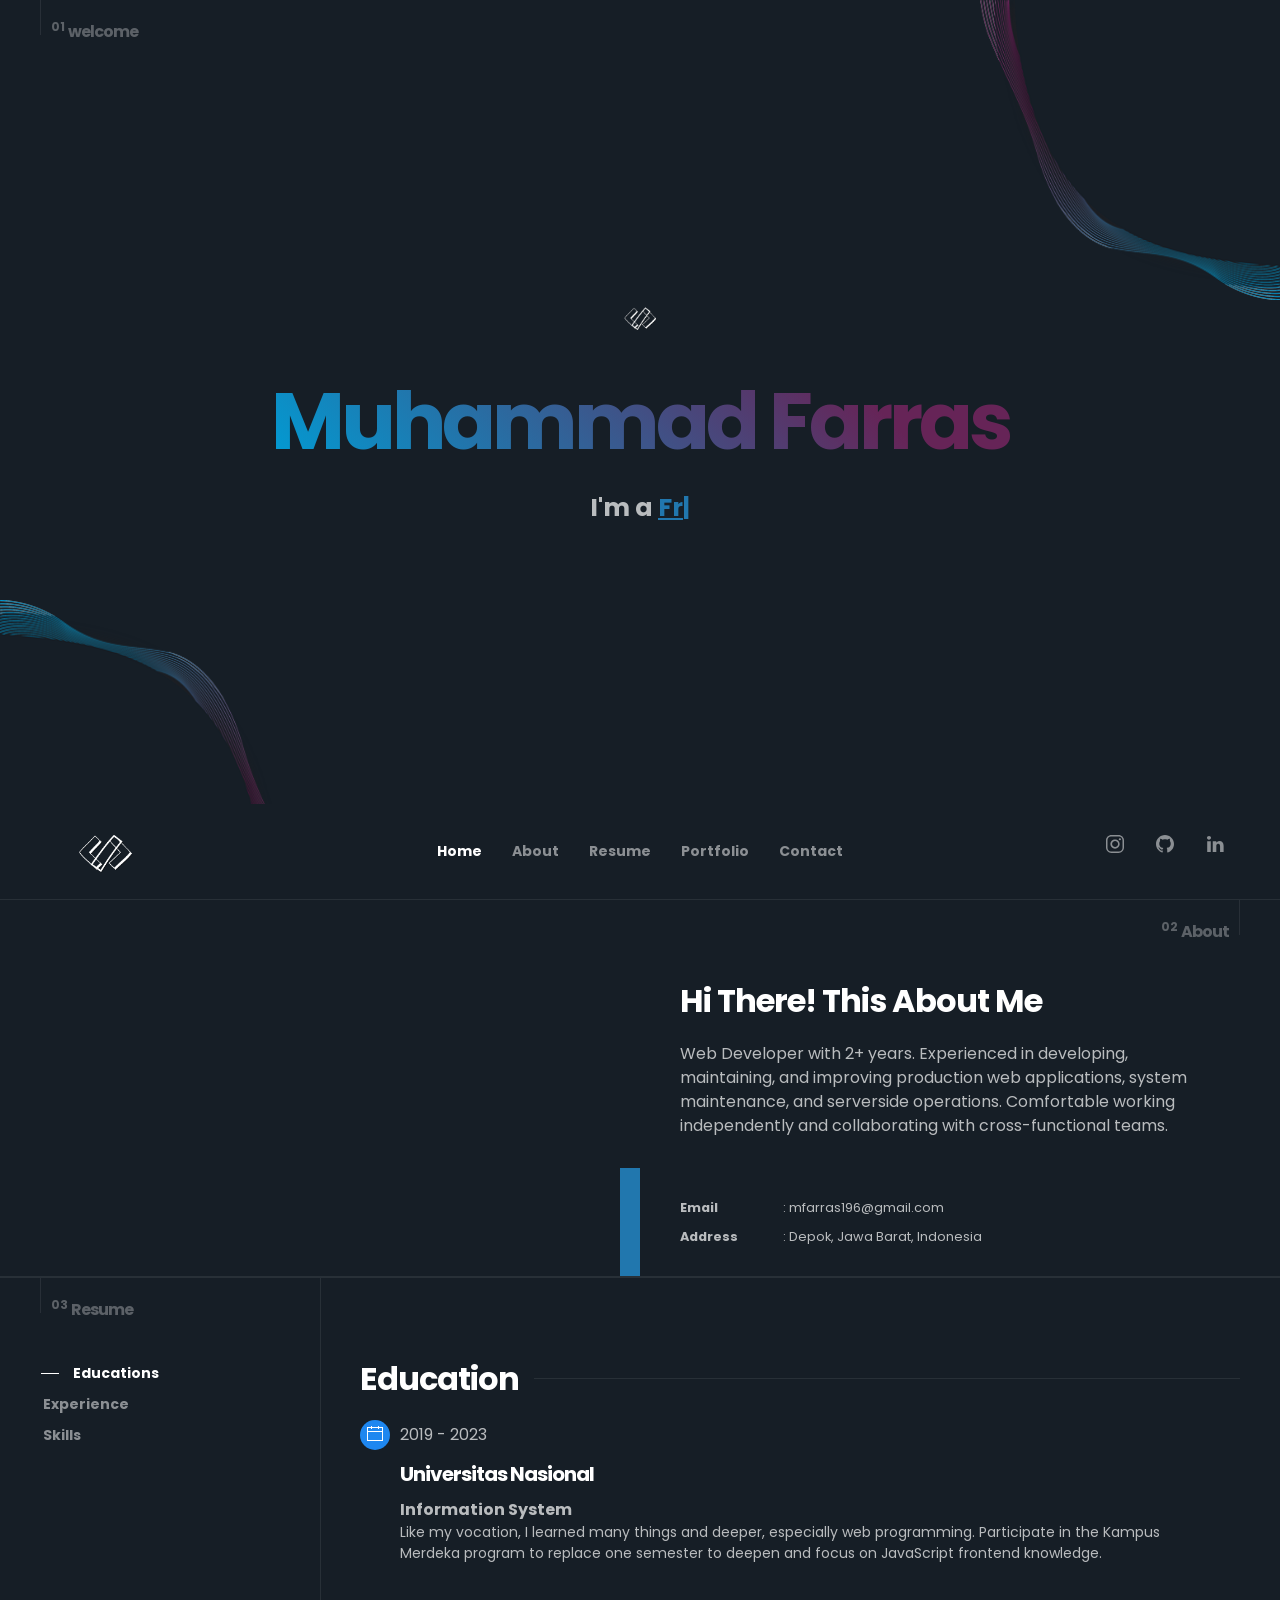
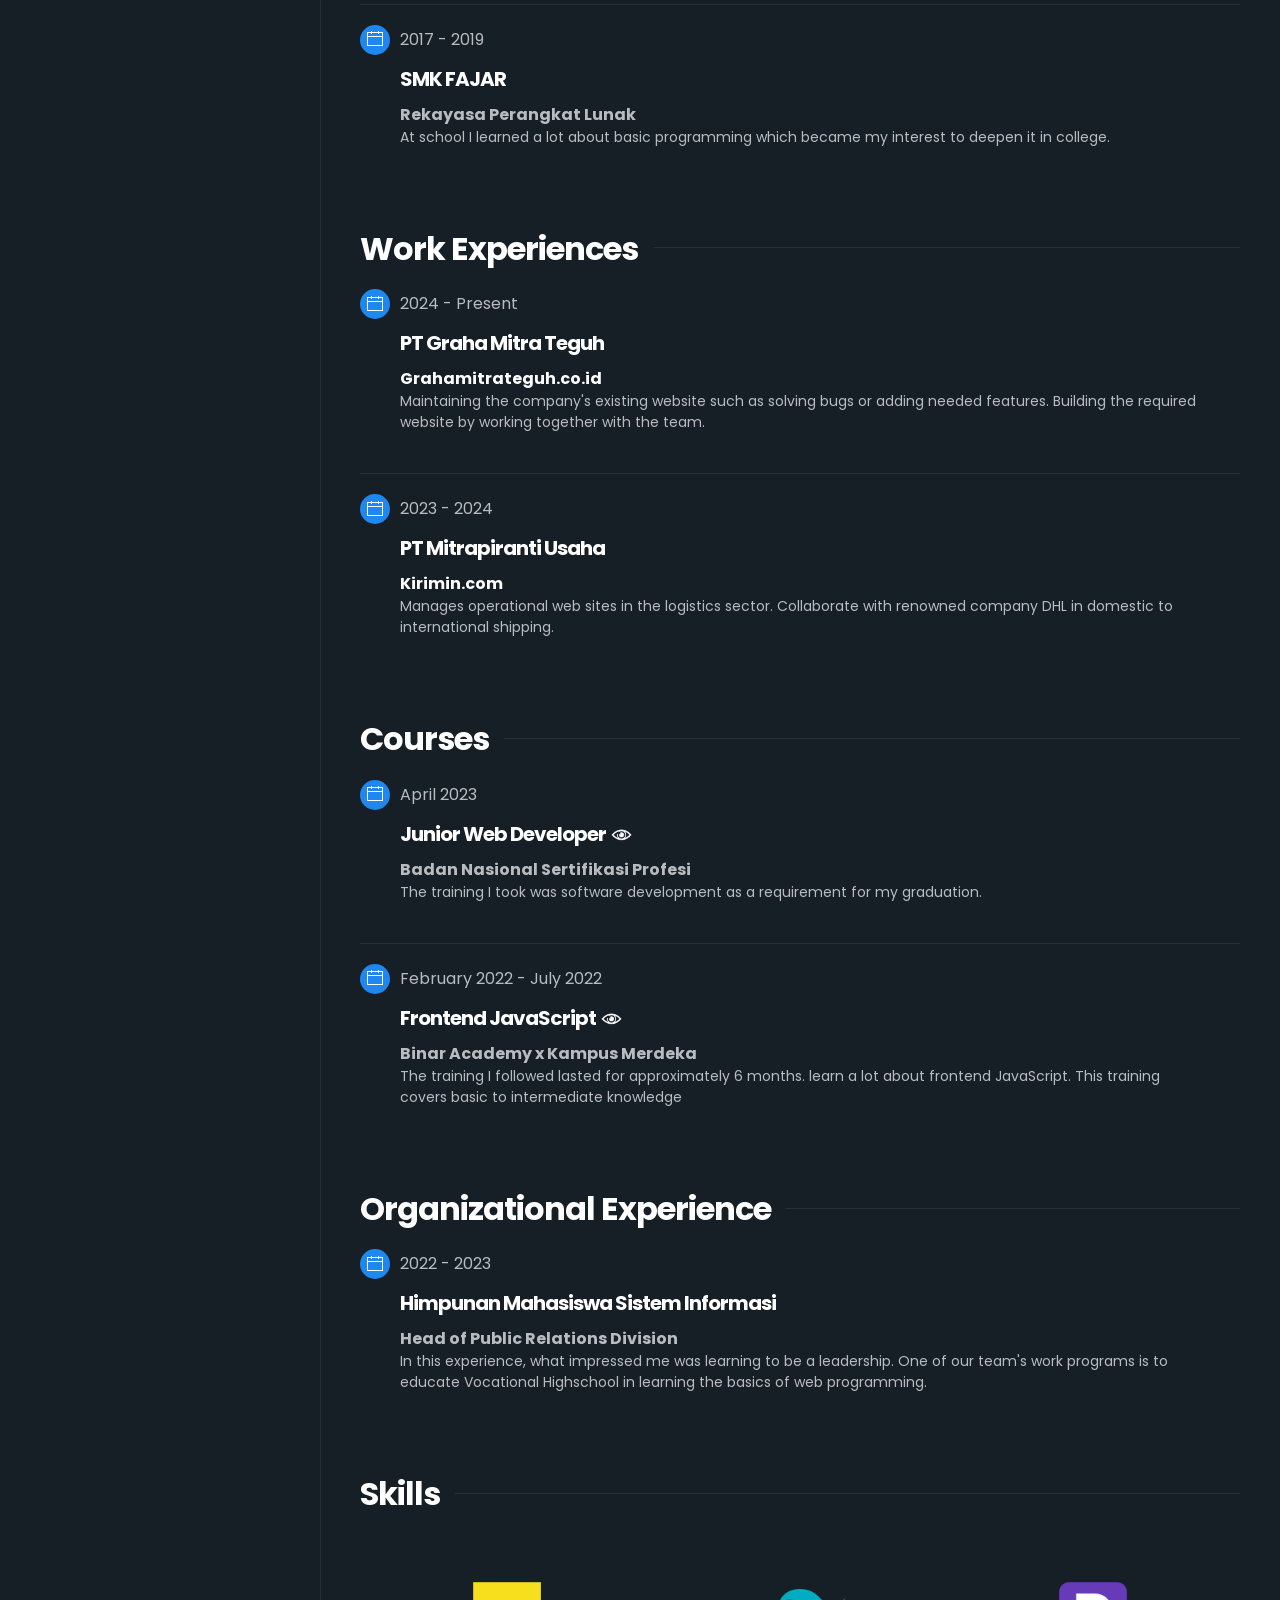
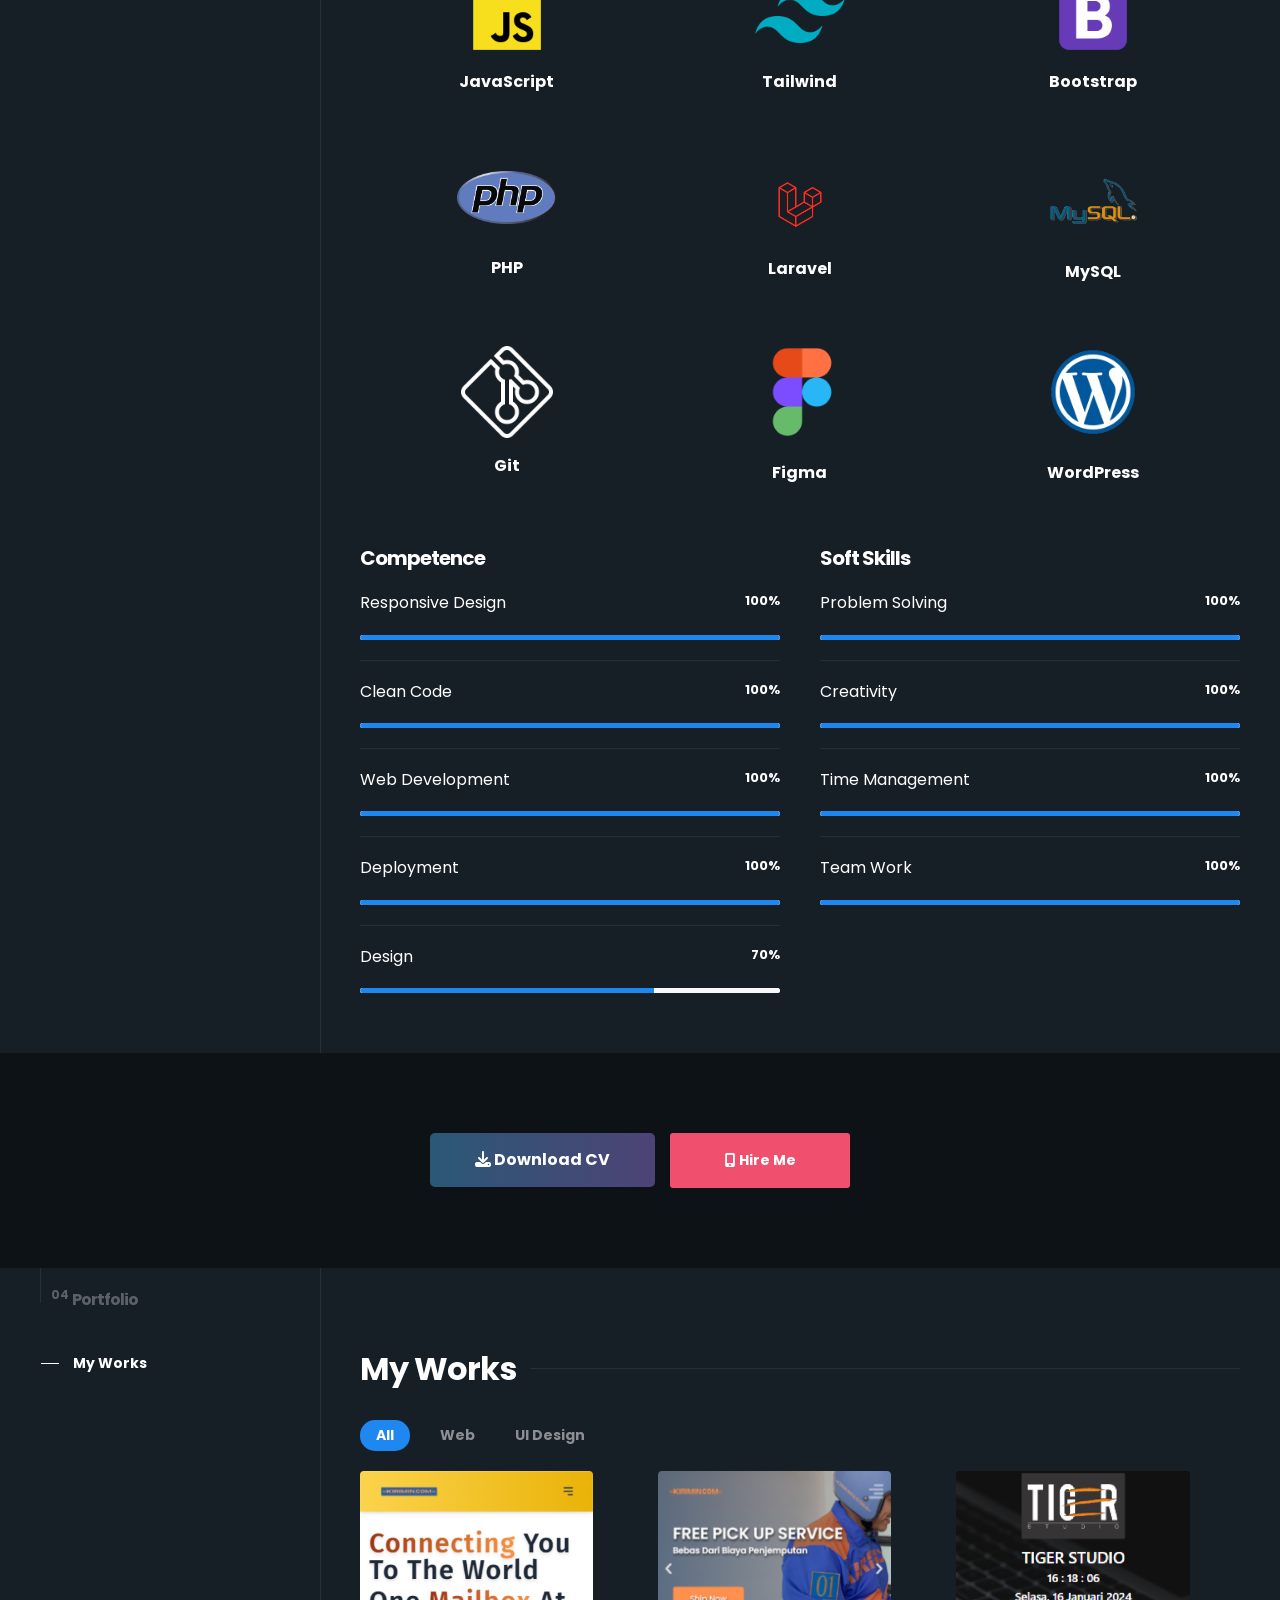
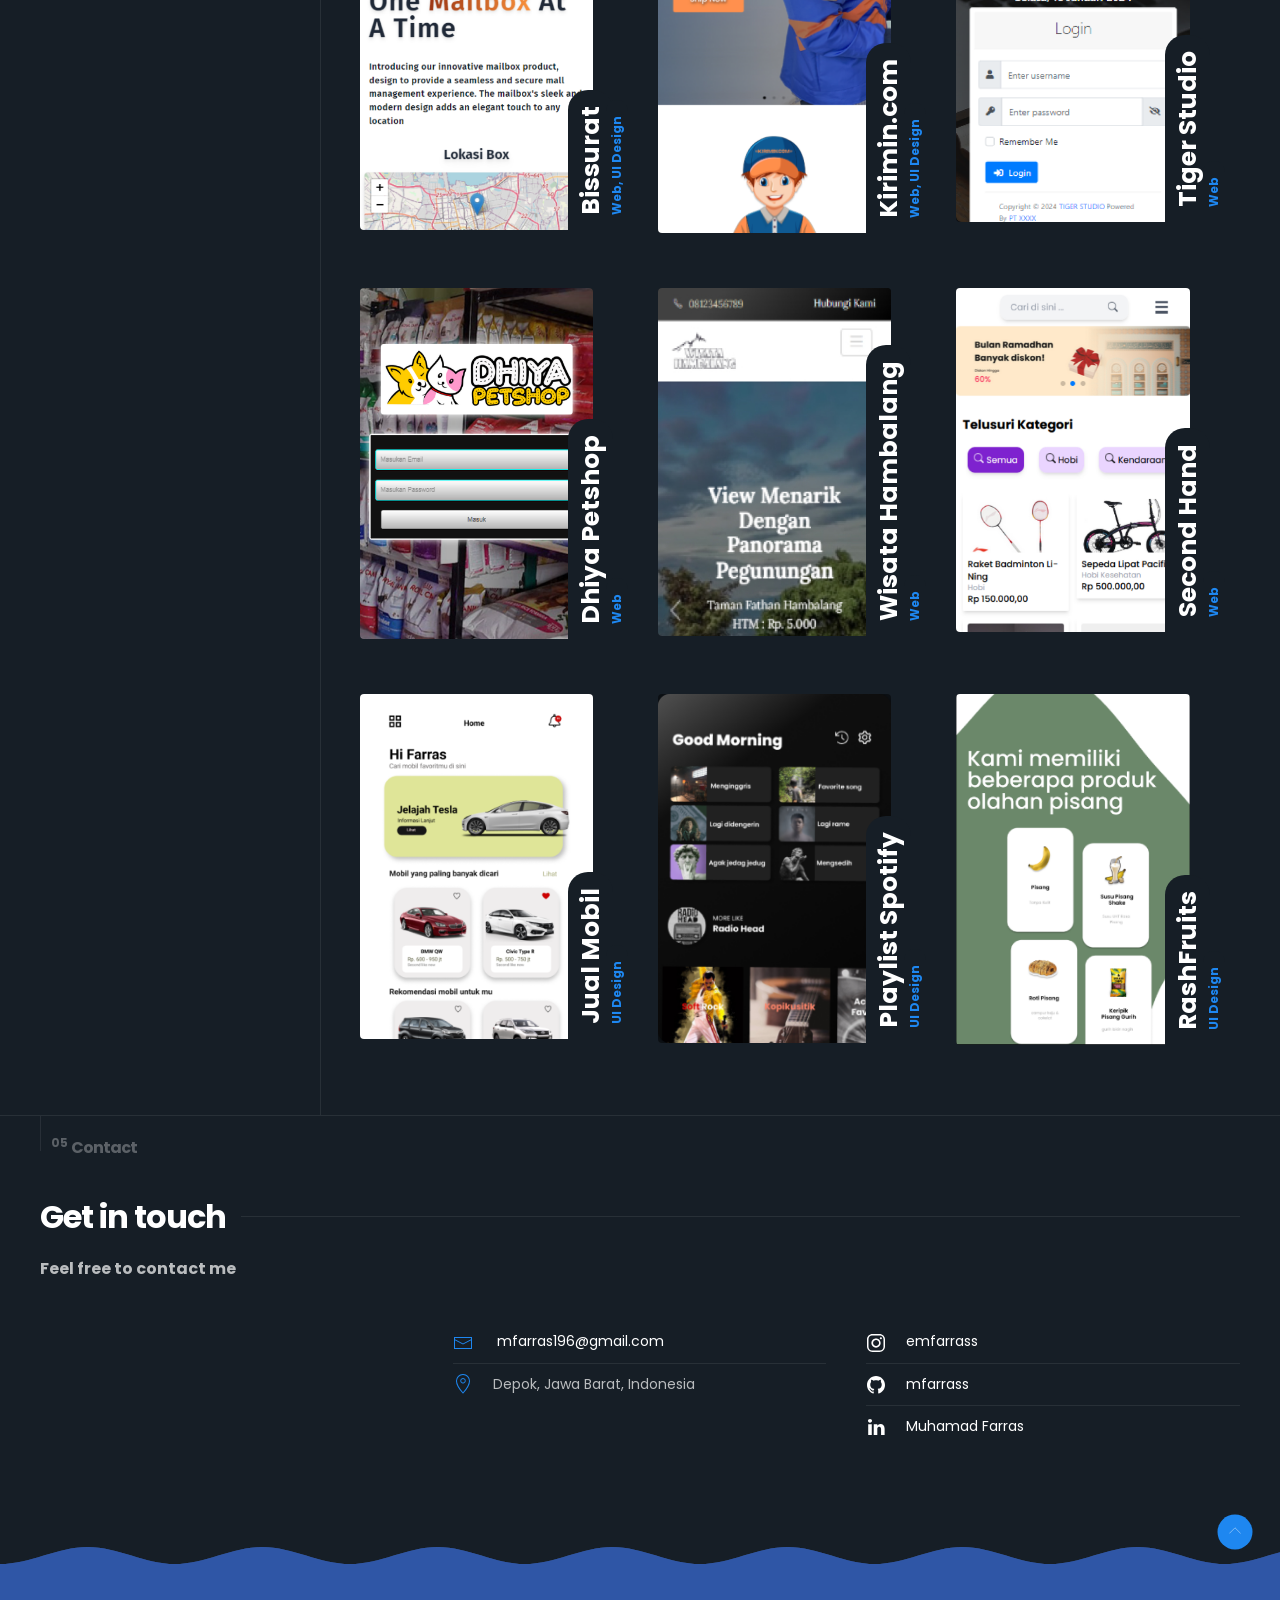
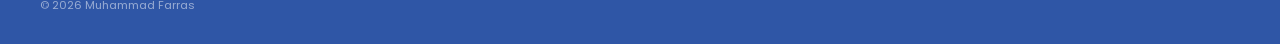
==== index.html @ 255d455f "change description" ====
<!DOCTYPE html>
<html lang="en">

<head>
  <title>Muhammad Farras</title>
  <meta charset="utf-8" />
  <meta name="viewport" content="width=device-width, initial-scale=1" />
  <link rel="shortcut icon" href="src/img/icon-black.png" />

  <!-- css -->
  <link rel="stylesheet" href="https://fonts.googleapis.com/css?family=Poppins:400,500,700&display=swap">
  <link rel="stylesheet" href="https://cdnjs.cloudflare.com/ajax/libs/font-awesome/6.4.2/css/all.min.css">
  <link rel="stylesheet" href="src/app/css/uikit-custom.min.css" />
  <link rel="stylesheet" href="src/app/css/app.css" />
</head>

<body id="body-app" class="yb-dark-skin uk-light">
  <!-- page loader -->
  <div id="pageloader" class="yb-pageloader-wrapper">
    <div class="uk-position-center  uk-text-center">
      <div data-uk-spinner></div>
    </div>
  </div><!-- end page loader -->
  <!-- main header -->
  <header class="yb-main-header" id="main-header">

    <!-- home section -->
    <div class="yb-full-height " id="home">



      <section class="yb-profile-desc">
        <div class="yb-section-point-wrapper" data-uk-parallax="opacity: 1, 0;">
          <div class="uk-container">
            <div class="yb-section-point">
              <sup>01</sup>
              <span>welcome</span>
            </div>
          </div>
        </div>
        <div class="yb-graphics">
          <div class="yb-graphic-1" data-uk-parallax="blur: 0,30;"></div>
          <div class="yb-graphic-2" data-uk-parallax="blur: 0,30;"></div>
        </div>
        <div class="uk-container uk-text-center yb-profile-desc-wrap uk-position-relative">
          <img src="src/img/icon.png" alt="" width="60" />
          <h1 class="uk-text-bold yb-gradient-text"><span>Muhammad</span> <span>Farras</span></h1>
          <div class="uk-text-bold yb-myjob">
            I'm a <span id="typed" class="typed"></span>
          </div>
        </div>
      </section>

    </div><!-- end home section -->

    <!-- main menu -->
    <nav class="yb-main-menu " id="main-menu">
      <div class="uk-container" data-uk-navbar>
        <div class="uk-navbar-left">
          <div class="yb-logo uk-navbar-item uk-logo" href="."><img src="src/img/icon.png" alt="" width="100" />
          </div>
        </div>
        <div class="uk-navbar-right uk-hidden@m">
          <a class="uk-navbar-toggle" href="#" id="btn-menu-toggle">
            <span data-uk-navbar-toggle-icon class="yb-icon-menu"></span>
            <span data-uk-icon="close" class="yb-icon-close"></span>
          </a>
        </div>
        <div class="yb-menu-toggle-wrapper" id="menucollapse">
          <div class="uk-navbar-center">
            <ul class="uk-navbar-nav" data-uk-scrollspy-nav="closest: li; scroll: false; offset: 79 ">
              <li>
                <a class="yb-inner-link" href="#home"> Home </a>
              </li>
              <li>
                <a class="yb-inner-link" href="#about"> About</a>
              </li>
              <li>
                <a class="yb-inner-link" href="#resume"> Resume </a>
              </li>
              <li>
                <a class="yb-inner-link" href="#portfolio"> Portfolio </a>
              </li>
              <li>
                <a class="yb-inner-link" href="#contact"> Contact </a>
              </li>
            </ul>
          </div>
          <div class="uk-navbar-right">
            <ul class="uk-navbar-nav yb-social-icons">
              <li>
                <a href="https://www.instagram.com/emfarrass/" target="_blank">
                  <span class="uk-icon" data-uk-icon="icon: instagram"></span>
                </a>
              </li>
              <li>
                <a href="https://github.com/mfarrass" target="_blank">
                  <span class="uk-icon" data-uk-icon="icon: github"></span>
                </a>
              </li>
              <li>
                <a href="https://www.linkedin.com/in/muhamad-farras-99973b227/" target="_blank">
                  <span class="uk-icon" data-uk-icon="icon: linkedin"></span>
                </a>
              </li>
            </ul>
          </div>
        </div>
      </div>
    </nav>
    <!-- end main menu -->
  </header>
  <!-- end main header -->


  <!-- main section -->
  <main class="yb-main-content">
    <!-- about section -->
    <section id="about" class="yb-section">
      <div class="yb-my-profile">
        <div class="uk-container">
          <div class="uk-grid-collapse uk-child-width-expand@m" data-uk-grid>
            <div>
              <div class="yb-my-profile-img-wrapper">
                <picture>
                  <source media="(max-width: 959px)" srcset="src/img/profile-2.png">
                  <img class="yb-my-profile-img" src="src/img/myprofile.png" alt="My Profile">
                </picture>
              </div>
            </div>
            
            
            <div>
              <div class="yb-my-profile-desc">
                <div class="yb-section-point-wrapper">
                  <div class="yb-section-point right">
                    <sup>02</sup>
                    <span>About</span>
                  </div>
                </div>
                <div class="yb-my-profile-desc-top">
                  <h2 class="yb-section-title">Hi There! This About Me</h2>
                  <p>
                    Web Developer with 2+ years. Experienced in developing, maintaining, and improving production web applications, system maintenance, and serverside operations. Comfortable working independently and collaborating with cross-functional teams.
                  </p>
                </div>
                <div class="yb-my-profile-desc-bottom yb-bg-soft">
                  <ul class="yb-my-profile-desc-info uk-list">
                    <!-- <li>
                      <span>Birthdate</span> : 02/05/2000
                    </li> -->
                    <!-- <li>
                      <span>Phone</span> : +62-813-8569-5767 (WhatsApp)
                    </li> -->
                    <li>
                      <span>Email</span> : mfarras196@gmail.com
                    </li>
                    <li>
                      <span>Address</span> : Depok, Jawa Barat, Indonesia
                    </li>
                  </ul>
                </div>
              </div>
            </div>
          </div>
        </div>
      </div>
      <div class="yb-border-top yb-border-bottom ">
    </section>
    <!-- end about section -->

    <!-- resume section -->
    <section class="yb-section " id="resume">
      <div class="yb-section-point-wrapper">
        <div class="uk-container">
          <div class="yb-section-point">
            <sup>03</sup>
            <span>Resume</span>
          </div>
        </div>
      </div>
      <div class="uk-container">
        <div data-uk-grid class="uk-grid-divider">
          <div class="uk-width-1-4@s uk-visible@s uk-margin-large-bottom yb-section-padding-top "
            id="resume-nav-wrapper">
            <div data-uk-sticky="bottom: #resume-nav-wrapper; offset: 100; media: 650">
              <ul class="yb-nav-left uk-tab-left uk-tab"
                data-uk-scrollspy-nav="closest: li; scroll: false; offset: 120">
                <li class="uk-active">
                  <a href="#education" class="yb-inner-link" data-offset="120">
                    <span data-uk-icon="minus"></span>
                    Educations
                  </a>
                </li>
                <li>
                  <a href="#experience" class="yb-inner-link" data-offset="120">
                    <span data-uk-icon="minus"></span>
                    Experience
                  </a>
                </li>
                <li>
                  <a href="#skills" class="yb-inner-link" data-offset="120">
                    <span data-uk-icon="minus"></span>
                    Skills
                  </a>
                </li>
              </ul>
            </div>
          </div>
          <div class="uk-width-expand@s yb-section-padding-top">
            <div>
              <h2 class="yb-section-title uk-heading-line" id="education">
                <span>Education</span>
              </h2>
              <div class="yb-resume-list">
                <ul class="uk-list uk-list-large uk-list-divider">
                  <li>
                    <div class="yb-resume-item">
                      <div class="yb-resume-item-date">
                        <div class="yb-resume-item-date-icon"> <span data-uk-icon="calendar"></span></div>
                        <div class="yb-resume-item-date-text"><span>2019 - 2023</span></div>
                      </div>
                      <h4 class="yb-section-title">Universitas Nasional</h4>
                      <strong>Information System</strong>
                      <div class="uk-text-small">
                        <p>Like my vocation, I learned many things and deeper, especially web programming. Participate
                          in the Kampus Merdeka program to replace one semester to deepen and focus on JavaScript
                          frontend knowledge.</p>
                      </div>
                    </div>
                  </li>
                  <li>
                    <div class="yb-resume-item">
                      <div class="yb-resume-item-date">
                        <div class="yb-resume-item-date-icon"> <span data-uk-icon="calendar"></span></div>
                        <div class="yb-resume-item-date-text"><span>2017 - 2019</span></div>
                      </div>
                      <h4 class="yb-section-title">SMK FAJAR</h4>
                      <strong>Rekayasa Perangkat Lunak</strong>
                      <div class="uk-text-small">
                        <p>At school I learned a lot about basic programming which became my interest to deepen it in
                          college.</p>
                      </div>
                    </div>
                  </li>
                </ul>
              </div>
            </div>
            <div>
              <h2 class="yb-section-title  uk-heading-line " id="experience">
                <span>Work Experiences</span>
              </h2>
              <div class="yb-resume-list">
                <ul class="uk-list uk-list-large uk-list-divider">
                  <li>
                    <div class="yb-resume-item">
                      <div class="yb-resume-item-date">
                        <div class="yb-resume-item-date-icon"> <span data-uk-icon="calendar"></span></div>
                        <div class="yb-resume-item-date-text"><span>2024 - Present</span></div>
                      </div>
                      <h4 class="yb-section-title">PT Graha Mitra Teguh</h4>
                      <a href="https://grahamitrateguh.co.id/" target="_blank"><strong>Grahamitrateguh.co.id</strong></a>
                      <div class="uk-text-small">
                        <p>Maintaining the company's existing website such as solving bugs or adding needed features. Building the required website by working together with the team.</p>
                      </div>
                    </div>
                  </li>
                  <li>
                    <div class="yb-resume-item">
                      <div class="yb-resume-item-date">
                        <div class="yb-resume-item-date-icon"> <span data-uk-icon="calendar"></span></div>
                        <div class="yb-resume-item-date-text"><span>2023 - 2024</span></div>
                      </div>
                      <h4 class="yb-section-title">PT Mitrapiranti Usaha</h4>
                      <a href="https://kirimin.com/" target="_blank"><strong>Kirimin.com</strong></a>
                      <div class="uk-text-small">
                        <p>Manages operational web sites in the logistics sector.
                          Collaborate with renowned company DHL in domestic to international shipping.</p>
                      </div>
                    </div>
                  </li>
                </ul>
              </div>
            </div>
            <div>
              <h2 class="yb-section-title  uk-heading-line " id="experience">
                <span>Courses</span>
              </h2>
              <div class="yb-resume-list">
                <ul class="uk-list uk-list-large uk-list-divider">
                  <li>
                    <div class="yb-resume-item">
                      <div class="yb-resume-item-date">
                        <div class="yb-resume-item-date-icon"> <span data-uk-icon="calendar"></span></div>
                        <div class="yb-resume-item-date-text"><span>April 2023</span></div>
                      </div>
                      <div style="display: flex;">
                        <div>
                          <a href="./pdf/BNSP.pdf" target="_blank">
                            <h4 class="yb-section-title">Junior Web Developer</h4>
                          </a>
                        </div>
                        <div><img src="src/img/eye.png" style="margin: 18px 0px 0px 3px;" width="25px;" alt=""></div>
                      </div>
                      <strong>Badan Nasional Sertifikasi Profesi</strong>
                      <div class="uk-text-small">
                        <p>The training I took was software development as a requirement for my graduation.</p>
                      </div>
                    </div>
                  </li>
                  <li>
                    <div class="yb-resume-item">
                      <div class="yb-resume-item-date">
                        <div class="yb-resume-item-date-icon"> <span data-uk-icon="calendar"></span></div>
                        <div class="yb-resume-item-date-text"><span>February 2022 - July 2022</span></div>
                      </div>
                      <div style="display: flex;">
                        <div>
                          <a href="./pdf/studi-independent.pdf" target="_blank">
                            <h4 class="yb-section-title">Frontend JavaScript</h4>
                          </a>
                        </div>
                        <div><img src="src/img/eye.png" style="margin: 18px 0px 0px 3px;" width="25px;" alt=""></div>
                      </div>
                      <strong>Binar Academy x Kampus Merdeka</strong>
                      <div class="uk-text-small">
                        <p>The training I followed lasted for approximately 6 months. learn a lot about frontend
                          JavaScript. This training covers basic to intermediate knowledge</p>
                      </div>
                    </div>
                  </li>
                </ul>
              </div>
            </div>
            <div>
              <h2 class="yb-section-title  uk-heading-line " id="experience">
                <span>Organizational Experience</span>
              </h2>
              <div class="yb-resume-list">
                <ul class="uk-list uk-list-large uk-list-divider">
                  <li>
                    <div class="yb-resume-item">
                      <div class="yb-resume-item-date">
                        <div class="yb-resume-item-date-icon"> <span data-uk-icon="calendar"></span></div>
                        <div class="yb-resume-item-date-text"><span>2022 - 2023</span></div>
                      </div>
                      <h4 class="yb-section-title">Himpunan Mahasiswa Sistem Informasi</h4>
                      <strong>Head of Public Relations Division</strong>
                      <div class="uk-text-small">
                        <p>In this experience, what impressed me was learning to be a leadership. One of our team's work
                          programs is to educate Vocational Highschool in learning the basics of web programming.</p>
                      </div>
                    </div>
                  </li>
                </ul>
              </div>
            </div>
            <div>
              <h2 class="yb-section-title  uk-heading-line " id="skills">
                <span>Skills</span>
              </h2>
              <div class="yb-margin-top-1 yb-margin-bottom-2">
                <div class="uk-grid-collapse uk-child-width-1-2@s uk-child-width-1-3@m uk-text-center" data-uk-grid>
                  <div class="yb-bg-soft">
                    <div class="yb-box-circle">
                      <div>
                        <img src="src/img/logo/js-logo.png" style="width: 90px;"/>
                      </div>
                      <h5 class="yb-box-circle-title">JavaScript</h5>
                    </div>
                  </div>
                  <div class="yb-bg-soft">
                    <div class="yb-box-circle">
                      <div>
                        <img src="src/img/logo/tailwind-logo.png" style="width: 90px;"/>
                      </div>
                      <h5 class="yb-box-circle-title">Tailwind</h5>
                    </div>
                  </div>
                  <div class="yb-bg-soft">
                    <div class="yb-box-circle">
                      <div>
                        <img src="src/img/logo/bootstrap-logo.png" style="width: 90px;"/>
                      </div>
                      <h5 class="yb-box-circle-title">Bootstrap</h5>
                    </div>
                  </div>
                  <!-- <div class="yb-bg-soft">
                    <div class="yb-box-circle">
                      <div class="circle-progress " data-value="0.65">
                        <strong>65<i>%</i></strong>
                      </div>
                      <h5 class="yb-box-circle-title">React JS</h5>
                    </div>
                  </div> -->
                  <div class="yb-bg-soft">
                    <div class="yb-box-circle">
                      <div>
                      <div style="width: 100px; margin-top: 32px;">
                        <img src="src/img/logo/php-logo.png"/>
                        <h5 class="yb-box-circle-title" style="text-align: center; margin-top: 33px;">PHP</h5>
                      </div>
                    </div>
                    </div>
                  </div>
                  <div class="yb-bg-soft">
                    <div class="yb-box-circle">
                      <div>
                      <div style="width: 100px; margin-top: 12px;">
                        <img src="src/img/logo/laravel.png" style="margin-top: 20px;"/>
                        <h5 class="yb-box-circle-title" style="text-align: center; margin-top: 20px;">Laravel</h5>
                      </div>
                    </div>
                    </div>
                  </div>
                  <div class="yb-bg-soft">
                    <div class="yb-box-circle">
                      <div>
                      <div style="width: 100px; margin-top: 12px;">
                        <img src="src/img/logo/mysql-logo.png"/>
                        <h5 class="yb-box-circle-title" style="text-align: center; margin-top: -2x;">MySQL</h5>
                      </div>
                    </div>
                    </div>
                  </div>
                  <div class="yb-bg-soft">
                    <div class="yb-box-circle">
                      <div>
                      <div style="width: 100px; margin-top: 12px;">
                        <img src="src/img/logo/git-logo.png"/>
                        <h5 class="yb-box-circle-title" style="text-align: center; margin-top: 13px;">Git</h5>
                      </div>
                    </div>
                    </div>
                  </div>
                  <div class="yb-bg-soft">
                    <div class="yb-box-circle">
                      <div>
                      <div style="width: 100px; margin-top: 12px;">
                        <img src="src/img/logo/figma-logo.png"/>
                        <h5 class="yb-box-circle-title" style="text-align: center; margin-top: 20px;">Figma</h5>
                      </div>
                    </div>
                    </div>
                  </div>
                  <div class="yb-bg-soft">
                    <div class="yb-box-circle">
                      <div>
                      <div style="width: 100px; margin-top: 12px;">
                        <img src="src/img/logo/wordpress-logo.png"/>
                        <h5 class="yb-box-circle-title" style="text-align: center; margin-top: 20px;">WordPress</h5>
                      </div>
                    </div>
                    </div>
                  </div>
                </div>
                <div data-uk-grid class="uk-child-width-1-2">
                  <div>
                    <h4 class="yb-section-title">Competence</h4>
                    <ul class="uk-list uk-list-large  uk-list-divider">
                      <li>
                        <div class="yb-resume-skill-item">
                          <h5>
                            Responsive Design <small class="uk-float-right uk-text-bold uk-visible@s">100%</small>
                          </h5>
                          <progress class="uk-progress" value="100" max="100"></progress>
                        </div>
                      </li>
                      <li>
                        <div class="yb-resume-skill-item">
                          <h5>
                            Clean Code <small class="uk-float-right uk-text-bold uk-visible@s">100%</small>
                          </h5>
                          <progress class="uk-progress" value="100" max="100"></progress>
                        </div>
                      </li>
                      <li>
                        <div class="yb-resume-skill-item">
                          <h5>
                            Web Development <small class="uk-float-right uk-text-bold uk-visible@s">100%</small>
                          </h5>
                          <progress class="uk-progress" value="100" max="100"></progress>
                        </div>
                      </li>
                      <li>
                        <div class="yb-resume-skill-item">
                          <h5>
                            Deployment <small class="uk-float-right uk-text-bold uk-visible@s">100%</small>
                          </h5>
                          <progress class="uk-progress" value="100" max="100"></progress>
                        </div>
                      </li>
                      <li>
                        <div class="yb-resume-skill-item">
                          <h5>
                            Design <small class="uk-float-right uk-text-bold uk-visible@s">70%</small>
                          </h5>
                          <progress class="uk-progress" value="70" max="100"></progress>
                        </div>
                      </li>
                    </ul>
                  </div>
                  <div>
                    <h4 class="yb-section-title">Soft Skills </h4>
                    <ul class="uk-list uk-list-large uk-list-divider">
                      <li>
                        <div class="yb-resume-skill-item">
                          <h5>
                            Problem Solving <small class="uk-float-right uk-text-bold uk-visible@s">100%</small>
                          </h5>
                          <progress class="uk-progress" value="100" max="100"></progress>
                        </div>
                      </li>
                      <li>
                        <div class="yb-resume-skill-item">
                          <h5>
                            Creativity <small class="uk-float-right uk-text-bold uk-visible@s">100%</small>
                          </h5>
                          <progress class="uk-progress" value="100" max="100"></progress>
                        </div>
                      </li>
                      <li>
                        <div class="yb-resume-skill-item">
                          <h5>
                            Time Management <small class="uk-float-right uk-text-bold uk-visible@s">100%</small>
                          </h5>
                          <progress class="uk-progress" value="100" max="100"></progress>
                        </div>
                      </li>
                      <li>
                        <div class="yb-resume-skill-item">
                          <h5>
                            Team Work <small class="uk-float-right uk-text-bold uk-visible@s">100%</small>
                          </h5>
                          <progress class="uk-progress" value="100" max="100"></progress>
                        </div>
                      </li>
                    </ul>
                  </div>
                </div>
              </div>
            </div>
          </div>
        </div>
      </div>
      <div class="yb-section yb-section-padding uk-background-cover uk-background-fixed " data-uk-parallax="bgy: -200"
        data-src="src/img/bg/bg2.jpg" data-uk-img>
        <div class="yb-overlay-primary uk-position-cover"></div>
        <div class="uk-container uk-text-center uk-position-relative">
          <div data-uk-grid class="uk-grid-small  uk-flex-center">
            <div>
              <a href="./pdf/CV-MUHAMMAD-FARRAS.pdf" target="_blank" class=" btn-download"><i
                  class="fa-solid fa-download"></i> Download CV</a>
            </div>
            <div>
              <a href="#contact" class="yb-inner-link yb-btn uk-button uk-button-danger  uk-button-large"><i
                  class="fa-solid fa-mobile-screen"></i> Hire Me</a>
            </div>
          </div>
        </div>
      </div>
    </section>
    <!-- end resume section -->

    <!-- portfolio section -->
    <section class="yb-section  uk-overflow-hidden" id="portfolio">
      <div class="yb-section-point-wrapper">
        <div class="uk-container">
          <div class="yb-section-point">
            <sup>04</sup>
            <span>Portfolio</span>
          </div>
        </div>
      </div>
      <div class="uk-container ">
        <div data-uk-grid class="uk-grid-divider">
          <div class="uk-width-1-4@s uk-visible@s uk-margin-large-bottom yb-section-padding-top"
            id="portfolio-nav-wrapper">
            <div data-uk-sticky="bottom: #portfolio-nav-wrapper; offset: 100; media: 650">
              <ul class="yb-nav-left uk-tab-left uk-tab"
                data-uk-scrollspy-nav="closest: li; scroll: false; offset: 120">
                <li class="uk-active">
                  <a href="#myworks" class="yb-inner-link" data-offset="120">
                    <span data-uk-icon="minus"></span>
                    My Works
                  </a>
                </li>
              </ul>
            </div>
          </div>

          <div class="uk-width-expand@s yb-section-padding-top">
            <div>
              <h2 class="yb-section-title uk-heading-line " id="myworks"><span>My Works</span></h2>
              <div data-uk-filter="target: .js-filter" class="yb-margin-top-1 yb-margin-bottom-1">
                <ul class="yb-nav-filter uk-subnav uk-subnav-pill ">
                  <li><a data-uk-filter-control>All</a></li>
                  <li><a data-uk-filter-control=".data-web">Web</a></li>
                  <li><a data-uk-filter-control=".data-ui-ux">UI Design</a></li>
                  <li><a data-uk-filter-control=".data-design"></a></li>
                </ul>
                <ul class="js-filter uk-child-width-1-3@l uk-child-width-1-3@m uk-child-width-1-2@s  uk-grid-small  "
                  data-uk-grid data-uk-lightbox="animation: fade;  toggle: .yb-lightbox">
                  <li class="data-web data-ui-ux">
                    <div class="yb-work-item uk-transition-toggle">
                      <div class="yb-work-item-img-wrap">
                        <div class="yb-work-item-img">
                          <img src="project/bissurat-mobile.jpg" width="383" height="574"
                            data-src="project/bissurat-mobile.jpg" class="uk-transition-scale-up uk-transition-opaque"
                            alt="" data-uk-img />
                        </div>
                        <div
                          class="yb-work-item-overlay uk-transition-fade uk-position-cover uk-position-small uk-overlay  uk-flex uk-flex-center uk-flex-middle">
                          <div>
                            <a href="project/bissurat-responsive.png" class="yb-lightbox uk-transition-slide-left"
                              data-caption="Bissurat PT Mitrapiranti Usaha">
                              <span data-uk-icon="icon:plus; ratio:1.2"></span>
                            </a>
                            <a href="#" class="uk-transition-slide-right show-portfolio" data-html='
              <div class="uk-grid-collapse  uk-child-width-1-1 uk-animation-scale-down" data-uk-grid>
                <div class="uk-background-cover uk-width-2-5@m  yb-full-height" data-uk-img data-src="project/bissurat-mobile-02.jpg" >  </div>
                <div class="uk-padding-large  uk-width-expand@m yb-full-height yb-full-height-fixed yb-work-content" >
                  <p><span class="yb-label uk-label uk-border-rounded">Completed</span> </p>
                  <a href="https://bissurat.kirimin.com/" target="_blank"><h1 class="yb-section-title">Bissurat</h1></a>
                  <h5>Bissurat Connecting You To The World One Mailbox At A Time, 2023</h5> 
                  <hr> 
                  <p>This is PT. Mitrapiranti Usaha project, This project is a document delivery in collaboration with DHL Express for sending documents overseas.</p>
                  <div data-uk-grid class="uk-child-width-1-3 uk-grid-medium">
                    <div>
                      <img src="project/bissurat-01.jpg" class="uk-border-rounded" alt="">
                    </div>
                    <div>
                      <img src="project/bissurat-02.jpg" class="uk-border-rounded" alt="">
                    </div>
                    <div>
                      <img src="project/bissurat-03.jpg" class="uk-border-rounded" alt="">
                    </div>
                    <div>
                      <img src="project/bissurat-04.jpg" class="uk-border-rounded" alt="">
                    </div>
                    <div>
                      <img src="project/bissurat-05.jpg" class="uk-border-rounded" alt="">
                    </div>
                    <div>
                      <img src="project/bissurat-06.jpg" class="uk-border-rounded" alt="">
                    </div>
                    <div>
                      <img src="project/bissurat-07.jpg" class="uk-border-rounded" alt="">
                    </div>
                    <div>
                      <img src="project/bissurat-08.jpg" class="uk-border-rounded" alt="">
                    </div>
                    <div>
                      <img src="project/bissurat-09.jpg" class="uk-border-rounded" alt="">
                    </div>
                    <div>
                      <img src="project/bissurat-figma.jpg" class="uk-border-rounded" alt="">
                    </div>
                  </div>
                  <p>Tech :</p> 
                  <ul>
                    <li>
                      MySQL
                    </li>
                    <li>
                      Laravel
                    </li>
                    <li>
                      JavaScript
                    </li>
                    <li>
                      Tailwind
                    </li>
                  </ul>
                  <h4 class="yb-section-title uk-heading-line"><span>Project</span></h4>
                  <div class="yb-testi-item">
                <div class="yb-testi-item-img">
                  <div data-uk-grid class="uk-flex-middle uk-grid-small">
                    <div>
                      <img src="src/img/person.jpg" width="300" height="300" data-src="src/img/person.jpg" alt="" data-uk-img>
                    </div>
                    <div class="uk-text-bold uk-text-small">
                      <span>PT Mitrapiranti Usaha</span>
                    </div>
                  </div>
                </div>
              </div>
                </div>
              </div>
                            '>
                              <span data-uk-icon="icon:link; ratio:1.2"></span>
                            </a>
                          </div>
                        </div>
                      </div>
                      <div class="yb-work-item-title">
                        <h5>Bissurat</h5>
                        <span>Web, UI Design</span>
                      </div>
                    </div>
                  </li>

                  <li class="data-web data-ui-ux">
                    <div class="yb-work-item uk-transition-toggle">
                      <div class="yb-work-item-img-wrap">
                        <div class="yb-work-item-img">
                          <img src="project/kirimin-mobile.jpg" width="383" height="574"
                            data-src="project/kirimin-mobile.jpg" class="uk-transition-scale-up uk-transition-opaque"
                            alt="" data-uk-img />
                        </div>
                        <div
                          class="yb-work-item-overlay uk-transition-fade uk-position-cover uk-position-small uk-overlay  uk-flex uk-flex-center uk-flex-middle">
                          <div>
                            <a href="project/kirimin-responsive.png" class="yb-lightbox uk-transition-slide-left"
                              data-caption="Kirimin.com PT Mitrapiranti Usaha">
                              <span data-uk-icon="icon:plus; ratio:1.2"></span>
                            </a>
                            <a href="#" class="uk-transition-slide-right show-portfolio" data-html='
                        <div class="uk-grid-collapse uk-child-width-1-1 uk-animation-scale-down" data-uk-grid>
                          <div class="uk-background-cover uk-width-2-5@m  yb-full-height " data-uk-img data-src="project/kirimin-mobile.jpg" >  </div>
                          <div class="uk-padding-large  uk-width-expand@m yb-full-height yb-full-height-fixed yb-work-content" >
                            <p><span class="yb-label uk-label uk-border-rounded">Completed</span> </p>
                            <a href="https://kirimin.com/" target="_blank"><h1 class="yb-section-title">KIRIMIN.COM</h1></a>
                            <h5>Kirimin, 2023</h5> 
                            <hr> 
                            <p>This project is a company profile website that has domestic and international shipping services as well as import and export shipping services in collaboration with several partners within it.</p>
                            <div data-uk-grid class="uk-child-width-1-4 uk-grid-medium">
                              <div>
                                <img src="project/kirimin-01.jpg" class="uk-border-rounded" alt="">
                              </div>
                              <div>
                                <img src="project/kirimin-02.jpg" class="uk-border-rounded" alt="">
                              </div>
                              <div>
                                <img src="project/kirimin-03.jpg" class="uk-border-rounded" alt="">
                              </div>
                              <div>
                                <img src="project/kirimin-04.jpg" class="uk-border-rounded" alt="">
                              </div>
                              <div>
                                <img src="project/kirimin-05.jpg" class="uk-border-rounded" alt="">
                              </div>
                              <div>
                                <img src="project/kirimin-06.jpg" class="uk-border-rounded" alt="">
                              </div>
                              <div>
                                <img src="project/kirimin-figma.jpg" class="uk-border-rounded" alt="">
                              </div>
                            </div>
                            <p>This project was created using WordPress</p> 
                            <h4 class="yb-section-title uk-heading-line"><span>Project</span></h4>
                            <div class="yb-testi-item">
                          <div class="yb-testi-item-img">
                            <div data-uk-grid class="uk-flex-middle uk-grid-small">
                              <div>
                                <img src="src/img/person.jpg" width="300" height="300" data-src="src/img/person.jpg" alt="" data-uk-img>
                              </div>
                              <div class="uk-text-bold uk-text-small">
                                <span>PT Mitrapiranti Usaha</span>
                              </div>
                            </div>
                          </div>
                        </div>
                          </div>
                        </div>
                            '>
                              <span data-uk-icon="icon:link; ratio:1.2"></span>
                            </a>
                          </div>
                        </div>
                      </div>
                      <div class="yb-work-item-title">
                        <h5>Kirimin.com</h5>
                        <span>Web, UI Design</span>
                      </div>
                    </div>
                  </li>
                  <li class="data-web">
                    <div class="yb-work-item uk-transition-toggle">
                      <div class="yb-work-item-img-wrap">
                        <div class="yb-work-item-img">
                          <img src="project/tigerstudio-mobile.png" width="383" height="574"
                            data-src="project/tigerstudio-mobile.png"
                            class="uk-transition-scale-up uk-transition-opaque" alt="" data-uk-img />
                        </div>
                        <div
                          class="yb-work-item-overlay uk-transition-fade uk-position-cover uk-position-small uk-overlay  uk-flex uk-flex-center uk-flex-middle">
                          <div>
                            <a href="project/tigerstudio-responsive.png" class="yb-lightbox uk-transition-slide-left"
                              data-caption="Tiger Studio Website Attendance">
                              <span data-uk-icon="icon:plus; ratio:1.2"></span>
                            </a>
                            <a href="#" class="uk-transition-slide-right show-portfolio" data-html='
                      <div class="uk-grid-collapse  uk-child-width-1-1 uk-animation-scale-down" data-uk-grid>
                        <div class="uk-background-cover uk-width-2-5@m  yb-full-height " data-uk-img data-src="project/tigerstudio-mobile.png" >  </div>
                        <div class="uk-padding-large  uk-width-expand@m yb-full-height yb-full-height-fixed yb-work-content" >
                          <p><span class="yb-label uk-label uk-border-rounded">Complete</span> </p>
                          <h1 class="yb-section-title">Tiger Studio</h1>
                          <h5>Web Tiger Studio For Student And Admin Attendance</h5>
                          <hr> 
                          <div data-uk-grid class="uk-child-width-1-3 uk-grid-medium">
                            <div>
                              <img src="project/tigerstudio-01.png" class="uk-border-rounded" alt="">
                            </div>
                            <div>
                              <img src="project/tigerstudio-02.png" class="uk-border-rounded" alt="">
                            </div>
                            <div>
                              <img src="project/tigerstudio-03.png" class="uk-border-rounded" alt="">
                            </div>
                            <div>
                              <img src="project/tigerstudio-04.png" class="uk-border-rounded" alt="">
                            </div>
                            <div>
                              <img src="project/tigerstudio-05.png" class="uk-border-rounded" alt="">
                            </div>
                          </div>
                          <h4 class="yb-section-title uk-heading-line"><span>Project</span></h4>
                  <div class="yb-testi-item">
                <div class="yb-testi-item-img">
                  <div data-uk-grid class="uk-flex-middle uk-grid-small">
                    <div>
                      <img src="src/img/person.jpg" width="300" height="300" data-src="src/img/person.jpg" alt="" data-uk-img>
                    </div>
                    <div class="uk-text-bold uk-text-small">
                      <span>PT Mitrapiranti Usaha</span>
                    </div>
                  </div>
                </div>
              </div>
                </div>
              </div>
                            '>
                              <span data-uk-icon="icon:link; ratio:1.2"></span>
                            </a>
                          </div>
                        </div>
                      </div>
                      <div class="yb-work-item-title">
                        <h5>Tiger Studio</h5>
                        <span>Web</span>
                      </div>
                    </div>
                  </li>
                  <li class="data-web">
                    <div class="yb-work-item uk-transition-toggle">
                      <div class="yb-work-item-img-wrap">
                        <div class="yb-work-item-img">
                          <img src="project/dhiyapetshop-mobile.png" width="383" height="574"
                            data-src="project/dhiyapetshop-mobile.png"
                            class="uk-transition-scale-up uk-transition-opaque" alt="" data-uk-img />
                        </div>
                        <div
                          class="yb-work-item-overlay uk-transition-fade uk-position-cover uk-position-small uk-overlay  uk-flex uk-flex-center uk-flex-middle">
                          <div>
                            <a href="project/dhiyapetshop-responsive.png" class="yb-lightbox uk-transition-slide-left"
                              data-caption="Dhiya Petshop">
                              <span data-uk-icon="icon:plus; ratio:1.2"></span>
                            </a>
                            <a href="#" class="uk-transition-slide-right show-portfolio" data-html='
                      <div class="uk-grid-collapse  uk-child-width-1-1 uk-animation-scale-down" data-uk-grid>
                        <div class="uk-background-cover uk-width-2-5@m  yb-full-height " data-uk-img data-src="project/dhiyapetshop-mobile.png" >  </div>
                        <div class="uk-padding-large  uk-width-expand@m yb-full-height yb-full-height-fixed yb-work-content" >
                          <p><span class="yb-label uk-label uk-border-rounded">Complete</span> </p>
                          <h1 class="yb-section-title">Dhiya Petshop</h1>
                          <h5>Website to manage Dhiya Petshop Inventory, recording goods in and out</h5>
                          <hr> 
                          <div data-uk-grid class="uk-child-width-1-3 uk-grid-medium">
                            <div>
                              <img src="project/dhiyapetshop-01.png" class="uk-border-rounded" alt="">
                            </div>
                            <div>
                              <img src="project/dhiyapetshop-02.png" class="uk-border-rounded" alt="">
                            </div>
                            <div>
                              <img src="project/dhiyapetshop-03.png" class="uk-border-rounded" alt="">
                            </div>
                            <div>
                              <img src="project/dhiyapetshop-04.png" class="uk-border-rounded" alt="">
                            </div>
                          </div>
                          <h4 class="yb-section-title uk-heading-line"><span>Freelance</span></h4>
                          <div class="yb-testi-item">
                        <div class="yb-testi-item-img">
                          <div data-uk-grid class="uk-flex-middle uk-grid-small">
                            <div>
                              <img src="src/img/person.jpg" width="300" height="300" data-src="src/img/person.jpg" alt="" data-uk-img>
                            </div>
                            <div class="uk-text-bold uk-text-small">
                              <span>Freelance Project</span>
                            </div>
                          </div>
                        </div>
                      </div>
                        </div>
                      </div>
                            '>
                              <span data-uk-icon="icon:link; ratio:1.2"></span>
                            </a>
                          </div>
                        </div>
                      </div>
                      <div class="yb-work-item-title">
                        <h5>Dhiya Petshop</h5>
                        <span>Web</span>
                      </div>
                    </div>
                  </li>
                  <!-- <li class="data-web">
                    <div class="yb-work-item uk-transition-toggle">
                      <div class="yb-work-item-img-wrap">
                        <div class="yb-work-item-img">
                          <img src="project/inkurasi-mobile.jpg" width="383" height="574"
                            data-src="project/inkurasi-mobile.jpg" class="uk-transition-scale-up uk-transition-opaque"
                            alt="" data-uk-img />
                        </div>
                        <div
                          class="yb-work-item-overlay uk-transition-fade uk-position-cover uk-position-small uk-overlay  uk-flex uk-flex-center uk-flex-middle">
                          <div>
                            <a href="project/inkurasi-responsive.png" class="yb-lightbox uk-transition-slide-left"
                              data-caption="Freelance Project Inkurasi">
                              <span data-uk-icon="icon:plus; ratio:1.2"></span>
                            </a>
                            <a href="#" class="uk-transition-slide-right show-portfolio" data-html='
                    <div class="uk-grid-collapse  uk-child-width-1-1 uk-animation-scale-down" data-uk-grid>
                      <div class="uk-background-cover uk-width-2-5@m  yb-full-height " data-uk-img data-src="project/inkurasi-mobile.jpg">  </div>
                      <div class="uk-padding-large  uk-width-expand@m yb-full-height yb-full-height-fixed yb-work-content" >
                        <p><span class="yb-label uk-label uk-border-rounded">Complete</span> </p>
                        <a href="http://inkurasi.com/" target="_blank"><h1 class="yb-section-title">Inkurasi</h1></a>
                        <h5>Freelance, 2023</h5> 
                        <hr> 
                        <p>This website is intended for organizational management regarding the recording of organizational contribution money. On this website I was assigned to create a landing page</p>
                        <div data-uk-grid class="uk-child-width-1-3 uk-grid-medium">
                          <div>
                            <img src="project/inkurasi-01.jpg"" class="uk-border-rounded" alt="">
                          </div>
                        </div>
                        <h4 class="yb-section-title uk-heading-line"><span>Project</span></h4>
                        <div class="yb-testi-item">
                          <div class="yb-testi-item-img">
                            <div data-uk-grid class="uk-flex-middle uk-grid-small">
                              <div>
                                <img src="src/img/person.jpg" width="300" height="300" data-src="src/img/person.jpg" alt="" data-uk-img>
                              </div>
                              <div class="uk-text-bold uk-text-small">
                                <span>INKURASI</span>
                              </div>
                            </div>
                          </div>
                        </div>
                      </div>
                    </div>
                            '>
                              <span data-uk-icon="icon:link; ratio:1.2"></span>
                            </a>
                          </div>
                        </div>
                      </div>
                      <div class="yb-work-item-title">
                        <h5>Inkurasi</h5>
                        <span>Web</span>
                      </div>
                    </div>
                  </li> -->
                  <li class="data-web">
                    <div class="yb-work-item uk-transition-toggle">
                      <div class="yb-work-item-img-wrap">
                        <div class="yb-work-item-img">
                          <img src="project/wisatahambalang-mobile.jpg" width="383" height="574"
                            data-src="project/wisatahambalang-mobile.jpg"
                            class="uk-transition-scale-up uk-transition-opaque" alt="" data-uk-img />
                        </div>
                        <div
                          class="yb-work-item-overlay uk-transition-fade uk-position-cover uk-position-small uk-overlay  uk-flex uk-flex-center uk-flex-middle">
                          <div>
                            <a href="project/wisatahambalang-responsive.png"
                              class="yb-lightbox uk-transition-slide-left"
                              data-caption="Final assignment project Wisata Hambalang">
                              <span data-uk-icon="icon:plus; ratio:1.2"></span>
                            </a>
                            <a href="#" class="uk-transition-slide-right show-portfolio" data-html='
              <div class="uk-grid-collapse  uk-child-width-1-1 uk-animation-scale-down" data-uk-grid>
                <div class="uk-background-cover uk-width-2-5@m  yb-full-height " data-uk-img data-src="project/wisatahambalang-mobile2.png" >  </div>
                <div class="uk-padding-large  uk-width-expand@m yb-full-height yb-full-height-fixed yb-work-content" >
                  <p><span class="yb-label uk-label uk-border-rounded">Complete</span> </p>
                  <a href="https://wisatahambalang.com/" target="_blank"><h1 class="yb-section-title">Wisata Hambalang</h1></a>
                  <h5>Final assignment project, 2022</h5>
                  <hr> 
                  <p>This is the Wisata Hambalang website which contains information about tourism in Hambalang. I dedicate this website to Hambalang village when I carry out community service activities in the association organization program on campus</p>
                  <div data-uk-grid class="uk-child-width-1-3 uk-grid-medium">
                    <div>
                      <img src="project/wh-01.png" class="uk-border-rounded" alt="">
                    </div>
                    <div>
                      <img src="project/wh-02.png" class="uk-border-rounded" alt="">
                    </div>
                    <div>
                      <img src="project/wh-03.png" class="uk-border-rounded" alt="">
                    </div>
                    <div>
                      <img src="project/wh-04.png" class="uk-border-rounded" alt="">
                    </div>
                    <div>
                      <img src="project/wh-05.png" class="uk-border-rounded" alt="">
                    </div>
                  </div>
                  <p>Tech :</p> 
                  <ul>
                    <li>
                      MySQL
                    </li>
                    <li>
                      CodeIgniter
                    </li>
                    <li>
                      JavaScript
                    </li>
                    <li>
                      Bootstrap
                    </li>
                  </ul>
                  <h4 class="yb-section-title uk-heading-line"><span>Project</span></h4>
                  <div class="yb-testi-item">
                    <div class="yb-testi-item-img">
                      <div data-uk-grid class="uk-flex-middle uk-grid-small">
                        <div>
                          <img src="src/img/person.jpg" width="300" height="300" data-src="src/img/person.jpg" alt="" data-uk-img>
                        </div>
                        <div class="uk-text-bold uk-text-small">
                          <span>Final Assignment Project</span>
                        </div>
                      </div>
                    </div>
                  </div>
                </div>
              </div>
                            '>
                              <span data-uk-icon="icon:link; ratio:1.2"></span>
                            </a>
                          </div>
                        </div>
                      </div>
                      <div class="yb-work-item-title">
                        <h5>Wisata Hambalang</h5>
                        <span>Web</span>
                      </div>
                    </div>
                  </li>
                  <li class="data-web">
                    <div class="yb-work-item uk-transition-toggle">
                      <div class="yb-work-item-img-wrap">
                        <div class="yb-work-item-img">
                          <img src="project/sh-mobile.jpg" width="383" height="574" data-src="project/sh-mobile.jpg"
                            class="uk-transition-scale-up uk-transition-opaque" alt="" data-uk-img />
                        </div>
                        <div
                          class="yb-work-item-overlay uk-transition-fade uk-position-cover uk-position-small uk-overlay  uk-flex uk-flex-center uk-flex-middle">
                          <div>
                            <a href="project/sh-responsive.png" class="yb-lightbox uk-transition-slide-left"
                              data-caption="Project Kampus Merdeka x Binar Academy">
                              <span data-uk-icon="icon:plus; ratio:1.2"></span>
                            </a>
                            <a href="#" class="uk-transition-slide-right show-portfolio" data-html='
                    <div class="uk-grid-collapse  uk-child-width-1-1 uk-animation-scale-down" data-uk-grid>
                      <div class="uk-background-cover uk-width-2-5@m  yb-full-height " data-uk-img data-src="project/sh-mobile.jpg" >  </div>
                      <div class="uk-padding-large  uk-width-expand@m yb-full-height yb-full-height-fixed yb-work-content" >
                        <p><span class="yb-label uk-label uk-border-rounded">Completed</span> </p>
                        <a href="https://finalproject-fejs2.vercel.app/" target="_blank"><h1 class="yb-section-title">Second Hand</h1></a>
                        <h5>Second Hand Mini E-commerce, 2022</h5> 
                        <hr> 
                        <p>This project was when I was in semester 6 when I took part in the Kampus Merdeka government program. So I replaced my 1 semester by focusing on studying the FrontEnd JavaScript class. The project was developed by a team consisting of 6 frontend and backend people and I was involved in working on several landing pages.</p>
                        <div data-uk-grid class="uk-child-width-1-2 uk-grid-medium">
                          <div>
                            <img src="project/sh-01.jpg" class="uk-border-rounded" alt="">
                          </div>
                          <div>
                            <img src="project/sh-02.jpg" class="uk-border-rounded" alt="">
                          </div>
                          <div>
                            <img src="project/sh-03.jpg" class="uk-border-rounded" alt="">
                          </div>
                          <div>
                            <img src="project/sh-04.jpg" class="uk-border-rounded" alt="">
                          </div>
                        </div>
                        <p>Frontend Tech :</p> 
                        <ul>
                          <li>
                            React JS
                          </li>
                          <li>
                            Next Js
                          </li>
                          <li>
                            Tailwind
                          </li>
                          <li>
                            Etc
                          </li>
                        </ul>
                        <h4 class="yb-section-title uk-heading-line"><span>Project</span></h4>
                        <div class="yb-testi-item">
                      <div class="yb-testi-item-img">
                        <div data-uk-grid class="uk-flex-middle uk-grid-small">
                          <div>
                            <img src="src/img/person" width="300" height="300" data-src="src/img/person.jpg" alt="" data-uk-img>
                          </div>
                          <div class="uk-text-bold uk-text-small">
                            <span>Kampus Merdeka x Binar Academy</span>
                          </div>
                        </div>
                      </div>
                    </div>
                      </div>
                    </div>'>
                              <span data-uk-icon="icon:link; ratio:1.2"></span>
                            </a>
                          </div>
                        </div>
                      </div>
                      <div class="yb-work-item-title">
                        <h5>Second Hand</h5>
                        <span>Web</span>
                      </div>
                    </div>
                  </li>
                  <li class="data-design data-ui-ux">
                    <div class="yb-work-item uk-transition-toggle">
                      <div class="yb-work-item-img-wrap">
                        <div class="yb-work-item-img">
                          <img src="project/jm-01.png" width="383" height="574" data-src="project/jm-01.png"
                            class="uk-transition-scale-up uk-transition-opaque" alt="" data-uk-img />
                        </div>
                        <div
                          class="yb-work-item-overlay uk-transition-fade uk-position-cover uk-position-small uk-overlay  uk-flex uk-flex-center uk-flex-middle">
                          <div>
                            <a href="project/jm-mobile.png" class="yb-lightbox uk-transition-slide-left"
                              data-caption="Practice project for making a mobile design for selling cars">
                              <span data-uk-icon="icon:plus; ratio:1.2"></span>
                            </a>
                            <a href="#" class="uk-transition-slide-right show-portfolio" data-html='
                      <div class="uk-grid-collapse  uk-child-width-1-1 uk-animation-scale-down" data-uk-grid>
                        <div class="uk-background-cover uk-width-2-5@m  yb-full-height " data-uk-img data-src="project/jm-01.png" >  </div>
                        <div class="uk-padding-large  uk-width-expand@m yb-full-height yb-full-height-fixed yb-work-content" >
                          <p><span class="yb-label uk-label uk-border-rounded">Complete</span> </p>
                          <h1 class="yb-section-title">Jual Mobil</h1>
                          <h5>Practice project for designing mobile e-commerce selling cars, 2021</h5>
                          <hr> 
                          <div data-uk-grid class="uk-child-width-1-3 uk-grid-medium">
                            <div>
                              <img src="project/jm-02.png" class="uk-border-rounded" alt="">
                            </div>
                            <div>
                              <img src="project/jm-03.png" class="uk-border-rounded" alt="">
                            </div>
                            <div>
                              <img src="project/jm-04.png" class="uk-border-rounded" alt="">
                            </div>
                          </div>
                          <h4 class="yb-section-title uk-heading-line"><span>Practice Project</span></h4>
                        </div>
                      </div>
                            '>
                              <span data-uk-icon="icon:link; ratio:1.2"></span>
                            </a>
                          </div>
                        </div>
                      </div>
                      <div class="yb-work-item-title">
                        <h5>Jual Mobil</h5>
                        <span>UI Design</span>
                      </div>
                    </div>
                  </li>
                  <li class="data-ui-ux data-design">
                    <div class="yb-work-item uk-transition-toggle">
                      <div class="yb-work-item-img-wrap">
                        <div class="yb-work-item-img">
                          <img src="project/spotify-ui.png" width="383" height="574" data-src="project/spotify-ui.png"
                            class="uk-transition-scale-up uk-transition-opaque" alt="" data-uk-img />
                        </div>
                        <div
                          class="yb-work-item-overlay uk-transition-fade uk-position-cover uk-position-small uk-overlay  uk-flex uk-flex-center uk-flex-middle">
                          <div>
                            <a href="project/spotify-mobile.png" class="yb-lightbox uk-transition-slide-left"
                              data-caption="My Playlist Spotify">
                              <span data-uk-icon="icon:plus; ratio:1.2"></span>
                            </a>
                            <a href="#" class="uk-transition-slide-right show-portfolio" data-html='
                        <div class="uk-grid-collapse  uk-child-width-1-1 uk-animation-scale-down" data-uk-grid>
                          <div class="uk-background-cover uk-width-2-5@m  yb-full-height " data-uk-img data-src="project/ui-spotify.png " >  </div>
                          <div class="uk-padding-large  uk-width-expand@m yb-full-height yb-full-height-fixed yb-work-content" >
                            <p><span class="yb-label uk-label uk-border-rounded">Completed</span> </p>
                            <h1 class="yb-section-title">Spotify Mobile Design</h1> 
                            <h5>Practice Project, 2021</h5> 
                            <hr> 
                            <p>Making my Spotify playlist design practice project. Learn design using figma</p>
                            <div data-uk-grid class="uk-child-width-1-3 uk-grid-medium">
                              <div>
                                <img src="project/spotify-mobile.png" class="uk-border-rounded" alt="">
                              </div>
                              <div>
                                <img src="project/spotify-02.png" class="uk-border-rounded" alt="">
                              </div>
                            </div>
                          </div>
                        </div>
                            '>
                              <span data-uk-icon="icon:link; ratio:1.2"></span>
                            </a>
                          </div>
                        </div>
                      </div>
                      <div class="yb-work-item-title">
                        <h5>Playlist Spotify</h5>
                        <span>UI Design</span>
                      </div>
                    </div>
                  </li>
                  <li class="data-ui-ux data-design">
                    <div class="yb-work-item uk-transition-toggle">
                      <div class="yb-work-item-img-wrap">
                        <div class="yb-work-item-img">
                          <img src="project/rf-01.png" width="383" height="574" data-src="project/rf-01.png"
                            class="uk-transition-scale-up uk-transition-opaque" alt="" data-uk-img />
                        </div>
                        <div
                          class="yb-work-item-overlay uk-transition-fade uk-position-cover uk-position-small uk-overlay  uk-flex uk-flex-center uk-flex-middle">
                          <div>
                            <a href="project/rf-desktop.png" class="yb-lightbox uk-transition-slide-left"
                              data-caption="Rash Fruits">
                              <span data-uk-icon="icon:plus; ratio:1.2"></span>
                            </a>
                            <a href="#" class="uk-transition-slide-right show-portfolio" data-html='
                        <div class="uk-grid-collapse  uk-child-width-1-1 uk-animation-scale-down" data-uk-grid>
                          <div class="uk-background-cover uk-width-2-5@m  yb-full-height " data-uk-img data-src="project/rf-02.jpg" >  </div>
                          <div class="uk-padding-large  uk-width-expand@m yb-full-height yb-full-height-fixed yb-work-content" >
                            <p><span class="yb-label uk-label uk-border-rounded">Completed</span> </p>
                            <h1 class="yb-section-title">RashFruits Design</h1> 
                            <h5>Practice Project, 2021</h5> 
                            <hr> 
                            <p>Making Rash Fruits design practice project. Learn design using figma</p>
                            <div data-uk-grid class="uk-child-width-1-2 uk-grid-medium">
                              <div>
                                <img src="project/rf-02.jpg" class="uk-border-rounded" alt="">
                              </div>
                            </div>
                          </div>
                        </div>
                            '>
                              <span data-uk-icon="icon:link; ratio:1.2"></span>
                            </a>
                          </div>
                        </div>
                      </div>
                      <div class="yb-work-item-title">
                        <h5>RashFruits</h5>
                        <span>UI Design</span>
                      </div>
                    </div>
                  </li>
                </ul>
                <div id="show-portofolio-details" class="uk-modal-full" data-uk-modal>
                  <div class="uk-modal-dialog ">
                    <button class="uk-modal-close-full uk-close-large" type="button" data-uk-close></button>
                    <div id="portofolio-details" data-uk-height-viewport class="uk-animation-toggle uk-overflow-hidden">
                    </div>
                  </div>
                </div>
              </div>
            </div>
          </div>
        </div>
      </div>
    </section>
    <!-- end portfolio section -->
    <!-- contact section -->
    <section class="yb-section yb-border-top" id="contact">
      <div class="yb-section-point-wrapper">
        <div class="uk-container">
          <div class="yb-section-point ">
            <sup>05</sup>
            <span>Contact</span>
          </div>
        </div>
      </div>
      <div class="uk-container">
        <div data-uk-grid class=" uk-grid-divider">
          <div class="yb-section-padding yb-contact-left uk-width-1@m">
            <div>
              <h2 class="yb-section-title uk-heading-line ">
                <span>Get in touch</span>
              </h2>
              <p class="uk-text-bold">Feel free to contact me</p>
              <div style="margin-bottom: 50px;" id="contact-form-alert"></div>
              <div data-uk-grid class="uk-child-width-1-3@l uk-child-width-1-3@m uk-child-width-1@s">
                <div>
                  <p class="uk-margin-medium-bottom uk-visible" style="text-align: center;">
                    <img src="src/img/profile-2.png" data-src="src/img/profile-2.png" width="50%" height="50%"
                      data-uk-img alt="" class="uk-border-circle" />
                  </p>
                </div>
                <div>
                  <ul class="uk-list uk-list-divider uk-text-small yb-contact-mini">
                    <li class="uk-flex uk-flex-middle">
                      <a href="mailto:mfarras196@gmail.com">
                        <span data-uk-icon="mail" class="uk-flex-none uk-text-primary "></span>
                        <span>mfarras196@gmail.com</span>
                      </a>
                    </li>
                    <!-- <li class="uk-flex uk-flex-middle">
                      <span data-uk-icon="phone" class="uk-flex-none uk-text-primary"></span>
                      <span> +62-813-8569-5767</span>
                    </li> -->
                    <li class="uk-flex uk-flex-middle">
                      <span data-uk-icon="location" class="uk-flex-none uk-text-primary "></span>
                      <span>Depok, Jawa Barat, Indonesia </span>
                    </li>
                  </ul>
                </div>
                <div>
                  <ul class="uk-list uk-list-divider uk-text-small yb-contact-mini">
                    <li class="uk-flex uk-flex-middle">
                      <a href="https://www.instagram.com/emfarrass/" target="_blank">
                        <span class="uk-icon" data-uk-icon="icon: instagram"></span>emfarrass
                      </a>
                    </li>
                    <li class="uk-flex uk-flex-middle">
                      <a href="https://github.com/mfarrass/" target="_blank">
                        <span class="uk-icon" data-uk-icon="icon: github"></span>mfarrass
                      </a>
                    </li>
                    <li class="uk-flex uk-flex-middle" style="margin-bottom: 50px;">
                      <a href="https://www.linkedin.com/in/muhamad-farras-99973b227/" target="_blank">
                        <span class="uk-icon" data-uk-icon="icon: linkedin"></span>Muhamad Farras
                      </a>
                    </li>
                  </ul>
                </div>
              </div>

            </div>
          </div>
        </div>
      </div>
    </section>
    <!-- end contact section -->



  </main> <!-- end main section -->
  <!-- main footer -->
  <footer class="yb-main-footer-wrapper">
    <div class="waveHorizontals">
      <div id="waveHorizontal1" class="waveHorizontal" data-uk-img data-src="src/img/bg/wave1.svg"></div>
      <div id="waveHorizontal2" class="waveHorizontal" data-uk-img data-src="src/img/bg/wave2.svg"></div>
      <div id="waveHorizontal3" class="waveHorizontal" data-uk-img data-src="src/img/bg/wave3.svg"></div>
    </div>
    <a href="#body-app" class="uk-visible@s yb-totop yb-inner-link" data-uk-totop></a>
    <div class="yb-main-footer">
      <div class="uk-container">
        <div data-uk-grid class="uk-child-width-1-2@s">
          <div class="uk-margin-remove uk-text-left@s">
            &copy; <span id="year"></span> Muhammad Farras
          </div>
          <div class="uk-margin-remove uk-text-right@s">
            <div class="yb-footer-social">
              <!--               <a href="#">Facebook</a>
              <a href="#">Instagram</a>
              <a href="#">Twitter</a> -->
            </div>
          </div>
        </div>
      </div>
    </div>
  </footer><!-- end main footer -->

  <!-- js -->
  <script src="src/app/js/plugins.min.js"></script>
  <script src="src/app/js/app.js"></script>
</body>

</html>
---- src/app/css/app.css ----
/* ----------------------------------------------------------------
[Table of contents]
01. Body
02. Page Loader
03. Main Menu
04. Main Content
05. Section Home
06. Section About
07. Section Resume
08. Section Portfolio
09. Section Blog
10. Section Contact
11. Main Footer
12. landing
13. Components
------------------------------------------------------------------- */
/*-------------------------------------------------------------------
01. Body
------------------------------------------------------------------- */
html, body {
  overflow-x: hidden;
}

*, ::after, ::before {
  box-sizing: border-box;
}

/*-------------------------------------------------------------------
02. Page Loader
------------------------------------------------------------------- */
.yb-pageloader-wrapper {
  position: fixed;
  left: 0;
  right: 0;
  bottom: 0;
  top: 0;
  font-weight: 700;
  z-index: 10000;
  background-color: #fff;
}

.yb-pageloader-wrapper.page-is-loaded {
  display: none;
}

.yb-dark-skin .yb-pageloader-wrapper {
  background: #161e26;
}

/*-------------------------------------------------------------------
03. Main Menu
------------------------------------------------------------------- */
.yb-main-header {
  background: #fff;
  box-sizing: border-box;
  position: relative;
  min-height: 80px;
}

.yb-main-menu {
  position: absolute;
  z-index: 100;
  background: #fff;
  left: 0;
  right: 0;
  bottom: 0;
  z-index: 100;
  border-bottom: 1px solid #e5e5e5;
}

.yb-main-menu.fixed {
  position: fixed;
  top: 0;
  bottom: auto;
}

.yb-main-menu .uk-navbar-nav > li > a {
  text-transform: none;
  font-weight: 700;
}

.yb-main-menu .yb-icon-close {
  display: none;
}

@media (max-width: 959px) {
  .yb-main-menu.open-menu .yb-menu-toggle-wrapper {
    display: block;
  }
}

.yb-main-menu.open-menu .yb-icon-menu {
  display: none;
}

.yb-main-menu.open-menu .yb-icon-close {
  display: inline;
}

.yb-logo {
  font-weight: 800;
  margin-bottom: 15px;
  position: relative;
}

.yb-logo span {
  display: inline-block;
  position: relative;
}

/*.yb-logo span::first-letter {
  color: #fff;
}
*/
/*.yb-logo::before {
  content: '';
  position: absolute;
  width: 30px;
  height: 30px;
  top: 50%;
  margin-top: -15px;
  background: #1e87f0;
  left: 3px;
  border-radius: 50%;
  z-index: 0;
}
*/
.yb-menu-toggle-wrapper {
  display: block;
}

.yb-menu-toggle-wrapper .uk-navbar-right {
  position: absolute;
  right: 40px;
}

@media (max-width: 959px) {
  .yb-menu-toggle-wrapper {
    display: none;
    position: absolute;
    top: 100%;
    left: 0;
    right: 0;
    padding: 20px 40px;
    overflow: auto;
    max-height: 420px;
    border-top: 1px solid #e5e5e5;
    border-bottom: 1px solid #e5e5e5;
    background: #fff;
  }
  .yb-menu-toggle-wrapper .uk-navbar-center {
    position: relative;
    transform: none;
    left: 0;
    top: 0;
    width: 100%;
  }
  .yb-menu-toggle-wrapper .uk-navbar-right {
    position: relative;
    right: 0;
  }
  .yb-menu-toggle-wrapper .uk-navbar-nav {
    margin: 0 auto;
  }
}

@media (max-width: 959px) and (max-width: 639px) {
  .yb-menu-toggle-wrapper .uk-navbar-nav:not(.yb-social-icons) {
    display: block;
  }
  .yb-menu-toggle-wrapper .uk-navbar-nav:not(.yb-social-icons) a {
    min-height: 40px;
  }
}

.yb-dark-skin .yb-main-header {
  background: #161e26;
}

.yb-dark-skin .yb-main-menu {
  background: #161e26;
  border-bottom: 1px solid rgba(255, 255, 255, 0.08);
}

@media (max-width: 959px) {
  .yb-dark-skin .yb-menu-toggle-wrapper {
    background: #161e26;
    border-top: 1px solid rgba(255, 255, 255, 0.08);
    border-bottom: 1px solid rgba(255, 255, 255, 0.08);
  }
}

/*-------------------------------------------------------------------
04. Main Content
------------------------------------------------------------------- */
.yb-main-content {
  position: relative;
  z-index: 10;
  background: #fff;
  min-height: 650px;
}

.yb-section {
  position: relative;
}

.yb-section-padding {
  padding-top: 80px;
  padding-bottom: 80px;
}

.yb-section-padding-top {
  padding-top: 80px;
}

.yb-section-padding-bottom {
  padding-bottom: 80px;
}

.yb-section-title {
  font-weight: 700;
  letter-spacing: -1px;
}

.yb-dark-skin {
  background: #161e26;
}

.yb-dark-skin .yb-main-content {
  background: #161e26;
}

/*-------------------------------------------------------------------
05. Section Home
------------------------------------------------------------------- */
.yb-profile-desc {
  position: fixed;
  display: flex;
  top: 0;
  bottom: 0;
  left: 0;
  right: 0;
}

.yb-profile-desc h1 {
  font-size: 80px;
  letter-spacing: -4px;
}

.yb-profile-desc h1.yb-gradient-text {
  background: -webkit-linear-gradient(45deg, #009dd5, #662457 80%);
  -webkit-background-clip: text;
          background-clip: text;
  -webkit-text-fill-color: transparent;
}

.yb-profile-desc h1.yb-shadow-text {
  text-shadow: 2px 2px 0 rgba(255, 255, 255, 0.4);
}

@media (max-width: 959px) {
  .yb-profile-desc h1 {
    font-size: 50px;
  }
}

.yb-profile-desc-wrap {
  align-self: center;
  padding-bottom: 80px;
}

.yb-myjob {
  font-size: 25px;
}

.yb-myjob span {
  text-decoration: underline;
  color: #2177AE;
}

.yb-video-wrapper, .yb-slide-wrapper {
  position: absolute;
  top: 0;
  bottom: 80px;
  width: 100%;
  height: 100%;
  overflow: hidden;
  background: #000;
}

.yb-video-bg {
  min-width: 100%;
  min-height: 100%;
  max-width: none !important;
  width: auto !important;
  height: auto !important;
  position: absolute;
  top: 50%;
  left: 50%;
  transform: translate(-50%, -50%);
}

.yb-video-overfly, .yb-slide-overfly {
  background: rgba(0, 0, 0, 0.7);
}

/*-------------------------------------------------------------------
06. Section About
------------------------------------------------------------------- */
.yb-my-profile {
  position: relative;
}

.yb-my-profile-img {
  background-color: rgba(0, 0, 0, 0);
  background-size: auto 100%;
  background-position: right;
  position: absolute;
  margin-top: -30px;
  left: 1;
  top: 0;
  width: 35%;
  height: 100%;
  max-height: 100%;
  object-fit: contain; 
  transition: opacity 0.5s ease-in-out;
}


@media (max-width: 1000px) and (min-width: 959px) {
  .yb-my-profile-img {
    opacity: 0;
    pointer-events: none;
  }
}

@media (max-width: 959px) {
  .yb-my-profile-img {
    position: relative;
    width: 80%; 
    max-width: 300px; 
    margin: 20px auto;
    display: block; 
  }
}

@media (min-width: 1001px) {
  .yb-my-profile-img {
    opacity: 1;
  }
}

.yb-my-profile-desc {
  position: relative;
}

.yb-my-profile-desc-top {
  padding: 80px 30px 10px 40px;
}

@media (max-width: 639px) {
  .yb-my-profile-desc-top {
    padding: 80px 15px 10px 15px;
  }
}

.yb-my-profile-desc-bottom {
  position: relative;
  padding: 30px 30px 30px 40px;
}

@media (max-width: 639px) {
  .yb-my-profile-desc-bottom {
    padding: 30px 15px 30px 15px;
  }
}


.yb-my-profile-desc-bottom::before {
  content: "";
  position: absolute;
  background: #2177AE;
  bottom: 0;
  top: 0;
  width: 20px;
  left: -20px;
  z-index: 10;
}

.yb-my-profile-desc-bottom::after {
  content: "";
  top: 0;
  position: absolute;
  background: inherit;
  bottom: 0;
  right: -1200px;
  width: 1200px;
}

.yb-my-profile-desc-info {
  margin: 0;
  font-size: 0.8rem;
}

.yb-my-profile-desc-info span {
  display: inline-block;
  width: 100px;
  font-weight: 700;
}

.yb-my-intro {
  position: absolute;
  bottom: 20px;
  right: 0;
  z-index: 10;
  display: block;
  font-size: 13px;
  background-image: linear-gradient(-90deg, rgba(49, 207, 171, 0.5) 0%, #50E3C2 100%);
  color: #fff;
  padding: 10px 40px 10px 20px;
  border-radius: 30px 0 0 30px;
}

.yb-my-intro-text {
  display: inline-block;
  max-width: 0;
  overflow: hidden;
  vertical-align: middle;
  transition: .3s;
  font-weight: 700;
}

.yb-my-intro:hover {
  text-decoration: none;
  color: #fff;
}

.yb-my-intro:hover .yb-my-intro-text {
  max-width: 100px;
}

.yb-box-services > div {
  margin-top: 0 !important;
}

.yb-box-service {
  padding: 30px 10px;
}

.yb-box-service .uk-icon {
  display: block;
}

.yb-box-service h5 {
  margin-top: 20px;
  margin-bottom: 0;
  font-weight: 700;
  letter-spacing: -1px;
}

/*-------------------------------------------------------------------
07. Section Resume
------------------------------------------------------------------- */
.yb-resume-list > .uk-list {
  padding-left: 0;
  margin-bottom: 60px;
}

.yb-resume-item {
  position: relative;
  padding: 30px 30px 0 40px;
}

.yb-resume-item h4 {
  margin-top: 10px;
  margin-bottom: 10px;
  transition: 0.3s;
}

.yb-resume-item:hover h4 {
  color: #1e87f0;
}

.yb-resume-item-date {
  position: absolute;
  left: 0;
  top: 0;
  white-space: nowrap;
}

.yb-resume-item-date-icon {
  width: 30px;
  height: 30px;
  text-align: center;
  padding-top: 2px;
  border-radius: 50%;
  background: #1e87f0;
  color: #fff;
  float: left;
}

.yb-resume-item-date-text {
  float: left;
  padding-top: 3px;
  padding-left: 10px;
}

.yb-resume-skill-item .uk-progress {
  margin-bottom: 0;
  height: 5px;
}

.yb-box-circle {
  width: 100px;
  margin: 6px;
  padding-bottom: 20px;
  padding-top: 20px;
  display: inline-block;
  position: relative;
  text-align: center;
  line-height: 1.2;
}

.yb-box-circle:hover {
  transform: scale(0.8);
  opacity: 0.7;
  transition: transform .4s;
  cursor: pointer;
}

.yb-box-circle strong {
  position: absolute;
  top: 50px;
  left: 0;
  width: 100%;
  text-align: center;
  line-height: 40px;
  font-size: 20px;
  transition: 0.3s;
}

.yb-box-circle:hover strong {
  color: #1e87f0;
}

.yb-box-circle-title {
  font-weight: 700;
  margin-top: 10px;
  margin-bottom: 0;
}

/*-------------------------------------------------------------------
08. Section Portfolio
------------------------------------------------------------------- */
.yb-nav-filter.uk-subnav-pill > li > a {
  border-radius: 15px;
  min-width: 50px;
  text-align: center;
  text-transform: none !important;
  font-weight: 700;
  color: #000;
  transition: 0.3s;
}

.yb-nav-filter.uk-subnav-pill > li > a:hover {
  color: #1e87f0;
}

.yb-nav-filter.uk-subnav-pill a.uk-active {
  background-color: #1e87f0;
  color: #fff;
}

.yb-nav-filter.uk-subnav-pill a.uk-active:hover {
  color: #fff;
}

.yb-work-item {
  overflow: hidden;
  position: relative;
}

.yb-work-item-img {
  background: rgba(0, 0, 0, 0.5);
}

.yb-work-item-img-wrap {
  margin-right: 50px;
  margin-bottom: 40px;
  position: relative;
  border-radius: 4px;
  overflow: hidden;
}

@media (max-width: 959px) {
  .yb-work-item-img-wrap {
    margin-right: 0;
    margin-bottom: 0;
  }
}

/*.yb-work-item-img-wrap::before {
  content: "";
  position: absolute;
  height: 1px;
  background: rgba(255, 255, 255, 0.5);
  right: 40px;
  left: 0;
  bottom: 40px;
  z-index: 2;
  transition: 1s;
}
*/
@media (max-width: 959px) {
/*  .yb-work-item-img-wrap::before {
    right: 70px;
  }
*/}

.yb-work-item-img-wrap:hover::before {
  right: 100%;
}

.yb-work-item:hover h5 {
  color: #1e87f0;
}

.yb-work-item-overlay {
  background-color: rgba(255, 255, 255, 0.7);
  border-radius: 4px;
}

.yb-work-item-overlay a {
  display: block;
  border-radius: 4px;
  width: 40px;
  height: 40px;
  background: #1e87f0;
  margin: 5px;
  text-align: center;
  padding-top: 8px;
  color: #fff;
  transition: 0.3s;
}

.yb-work-item-overlay a:hover {
  background: #000;
}

.yb-work-item-title {
  position: absolute;
  right: 25px;
  bottom: 39px;
  width: 50px;
  height: 50px;
  white-space: nowrap;
  transform: rotate(-90deg);
  line-height: 1;
}

@media (max-width: 959px) {
  .yb-work-item-title {
    right: 0;
    bottom: 0;
  }
}

.yb-work-item-title h5 {
  position: absolute;
  margin: 0;
  transition: 0.3s;
  padding: 5px 16px;
  font-weight: 700;
  display: block;
  background: #fff;
  font-size: 25px;
  top: 0;
  border-radius: 0 20px 20px 0;
}

@media (max-width: 959px) {
  .yb-work-item-title h5 {
    font-size: 14px;
    top: -10px;
  }
}

.yb-work-item-title span {
  font-weight: 700;
  font-size: 12px;
  position: absolute;
  bottom: -10px;
  margin: 0;
  padding: 5px 16px;
  font-weight: 700;
  display: block;
  background: #fff;
  display: block;
  color: #1e87f0;
  border-radius: 0 20px 20px 0;
}

@media (max-width: 959px) {
  .yb-work-item-title span {
    bottom: 5px;
  }
}

.yb-work-content {
  overflow: auto;
}

.yb-work-content::-webkit-scrollbar {
  width: 6px;
  height: 3px;
}

@media (max-width: 959px) {
  .yb-work-content {
    height: auto !important;
  }
}

.yb-testi-nav a {
  display: block;
  border: 1px solid #e5e5e5;
  margin-bottom: 4px;
  border-radius: 50%;
  width: 30px;
  height: 30px;
  text-align: center;
  background: #1e87f0;
  color: #fff;
  font-weight: 700;
  transition: 0.3s;
  padding-top: 3px;
}

.yb-testi-nav a:hover {
  background: #000;
  color: #fff;
}

.yb-testi-item-desc {
  padding: 25px;
  border: 1px solid #e5e5e5;
  margin-bottom: 20px;
  border-radius: 4px;
  position: relative;
}

.yb-testi-item-desc::before {
  content: "";
  position: absolute;
  width: 24px;
  height: 24px;
  background: #1e87f0;
  border-radius: 50%;
  bottom: -14px;
  left: 14px;
  border: 3px solid #fff;
}

.yb-testi-item-desc h4 {
  font-weight: 700;
  transition: 0.3s;
}

.yb-testi-item-desc:hover h4 {
  color: #1e87f0;
}

.yb-testi-item-img {
  position: relative;
  margin-left: 20px;
}

.yb-testi-item-img::before {
  content: "";
  position: absolute;
  width: 10px;
  height: 10px;
  background: #1e87f0;
  border-radius: 50%;
  top: -7px;
  left: -10px;
}

.yb-testi-item-img::after {
  content: "";
  position: absolute;
  width: 5px;
  height: 5px;
  background: #1e87f0;
  border-radius: 50%;
  top: 10px;
  left: -5px;
}

.yb-testi-item-img img {
  border-radius: 50%;
  width: 60px;
  height: 60px;
}

.yb-box-fact {
  padding: 30px 10px;
}

.yb-box-fact-count {
  font-weight: 700;
  font-size: 30px;
  letter-spacing: -1px;
  margin: 0;
}

.yb-box-fact-desc {
  display: block;
  font-size: 0.8rem;
  margin-top: 5px;
}

.yb-client-item {
  opacity: 0.6;
  transition: 0.3s;
  -webkit-filter: grayscale(100%);
          filter: grayscale(100%);
}

.yb-client-item:hover {
  opacity: 1;
  -webkit-filter: grayscale(0%);
          filter: grayscale(0%);
}

.yb-pricing-item .uk-card {
  box-shadow: none;
  border: 1px solid #e5e5e5;
  border-radius: 4px;
  transition: 0.3s;
}

.yb-pricing-item .uk-card-header {
  border-bottom: 1px solid #e5e5e5;
  transition: 0.3s;
}

.yb-pricing-item .uk-card:hover {
  border: 1px solid #1e87f0;
}

.yb-pricing-item .uk-card:hover h4 {
  color: #1e87f0;
}

.yb-pricing-item h4 {
  font-weight: 700;
  transition: 0.3s;
}

.yb-dark-skin .yb-work-item-img-wrap::before {
  background: rgba(5, 24, 44, 0.5);
}

.yb-dark-skin .yb-work-item-overlay {
  background-color: rgba(5, 24, 44, 0.9);
}

.yb-dark-skin .yb-work-item-title h5 {
  background: #161e26;
}

.yb-dark-skin .yb-work-item-title span {
  background: #161e26;
}

.yb-dark-skin .yb-testi-nav a {
  border: 1px solid rgba(255, 255, 255, 0.08);
}

.yb-dark-skin .yb-testi-item-desc {
  border: 1px solid rgba(255, 255, 255, 0.08);
}

.yb-dark-skin .yb-testi-item-desc::before {
  border: 3px solid #161e26;
}

.yb-dark-skin .yb-pricing-item .uk-card {
  border: 1px solid rgba(255, 255, 255, 0.08);
}

.yb-dark-skin .yb-pricing-item .uk-card:hover {
  border: 1px solid #1e87f0;
}

.yb-dark-skin .yb-pricing-item .uk-card-header {
  border-bottom: 1px solid rgba(255, 255, 255, 0.08);
}

/*-------------------------------------------------------------------
09. Section Blog
------------------------------------------------------------------- */
.yb-blog-item {
  border-radius: 4px;
  height: 320px;
  background-color: #000;
  position: relative;
  overflow: hidden;
  transition: 0.3s;
}

.yb-blog-item .uk-position-cover, .yb-blog-item .uk-position-bottom {
  background: linear-gradient(to bottom, rgba(0, 0, 0, 0) 20%, rgba(0, 0, 0, 0.6) 100%);
}

.yb-blog-item-title {
  color: #fff;
  font-weight: 700;
  margin-bottom: 10px;
}

.yb-blog-item .uk-position-bottom, .yb-blog-item .uk-position-top {
  transition: 0.3s;
}

.yb-blog-item:hover {
  transform: scale(0.96);
}

.yb-blog-item:hover .uk-position-top {
  padding-top: 40px;
}

.yb-blog-item:hover .uk-position-bottom {
  padding-bottom: 40px;
}

.yb-blog-item .uk-badge {
  padding-left: 15px;
  padding-right: 15px;
  font-weight: 700;
  font-size: 12px;
}

.yb-blog-item-meta {
  color: #fff;
  font-size: 0.8rem;
}

.yb-blog-item-meta > div {
  display: inline-block;
  margin-right: 10px;
}

.yb-sidebar-item {
  margin-bottom: 30px;
}

.yb-sidebar-item .uk-form-custom .uk-button-default {
  border-color: #e5e5e5;
  text-transform: none;
}

.yb-sidebar-tags > a {
  text-transform: none;
  font-size: 13px;
  font-weight: 700;
  display: inline-block;
  border-radius: 3px;
  border: 1px solid #e5e5e5;
  padding: 2px 5px;
  margin-bottom: 3px;
  transition: 0.3s;
}

.yb-sidebar-tags > a:hover {
  background: rgba(0, 0, 0, 0.1);
  text-decoration: none;
  color: #1e87f0 !important;
}

.yb-img-featured {
  border-radius: 20px;
  border: 1px solid #e5e5e5;
}

@media (max-width: 959px) {
  .yb-img-featured {
    border-radius: 10px;
  }
}

.yb-blog-share {
  margin-bottom: 40px;
}

.yb-blog-share > div {
  text-align: center;
  margin: 5px 0;
  display: inline-block;
}

.yb-blog-share > div:first-child {
  text-align: left;
  min-width: 80px;
}

@media (min-width: 960px) {
  .yb-blog-share {
    position: absolute;
    left: 0;
    width: 100px;
    top: 100px;
  }
  .yb-blog-share > div {
    display: block;
  }
  .yb-blog-share > div:first-child {
    text-align: center;
    min-width: 0;
  }
}

.yb-blog-content {
  position: relative;
  margin-top: -80px;
  min-height: 300px;
  background: #fff;
  margin-left: 100px;
  border-radius: 20px 0 20px 20px;
  padding: 50px;
  border: 1px solid #e5e5e5;
}

@media (max-width: 959px) {
  .yb-blog-content {
    margin-top: 30px;
    margin-left: 0;
    border-radius: 0;
    padding: 0;
    border: 0 !important;
  }
}

.yb-dark-skin .yb-sidebar-tags a {
  border: 1px solid rgba(255, 255, 255, 0.08);
}

.yb-dark-skin .yb-sidebar-item .uk-form-custom .uk-button-default {
  border-color: rgba(255, 255, 255, 0.08);
}

.yb-dark-skin .yb-img-featured {
  border: 1px solid rgba(255, 255, 255, 0.08);
}

.yb-dark-skin .yb-blog-content {
  background: #161e26;
  border: 1px solid rgba(255, 255, 255, 0.08);
}

.uk-comment-list > :nth-child(n+2),
.uk-comment-list .uk-comment ~ ul {
  margin-top: 30px;
}

/*-------------------------------------------------------------------
10. Section Contact
------------------------------------------------------------------- */
@media (max-width: 959px) {
  .yb-contact-left {
    padding-bottom: 0;
  }
}

@media (max-width: 959px) {
  .yb-contact-right {
    padding-top: 0;
  }
}

.yb-contact-mini .uk-icon {
  width: 40px;
}

/*-------------------------------------------------------------------
11. Main Footer
------------------------------------------------------------------- */
.yb-main-footer {
  padding-top: 30px;
  padding-bottom: 30px;
  background: #2F56A6;
  font-size: 0.7rem;
  text-align: center;
}

.yb-main-footer-wrapper {
  color: rgba(255, 255, 255, 0.5);
  position: relative;
}

.yb-totop {
  position: absolute;
  width: 50px;
  height: 50px;
  background: #1e87f0;
  top: -60px;
  right: 20px;
  text-align: center;
  z-index: 20;
  color: #fff;
  border-radius: 50%;
  padding-top: 18px;
  transition: .3s;
  transform: scale(0.7);
}

.yb-totop:hover, .yb-totop:focus {
  color: #fff;
  background-color: #000;
  transform: scale(1);
}

.yb-footer-social a {
  color: rgba(255, 255, 255, 0.5);
}

@media (min-width: 640px) {
  .yb-footer-social a {
    margin-left: 20px;
  }
}

@media (max-width: 639px) {
  .yb-footer-social a {
    margin-left: 5px;
    margin-right: 5px;
  }
}

.waveHorizontals {
  width: 100%;
  height: 20px;
  position: absolute;
  overflow: hidden;
  z-index: 10;
  top: -20px;
}

.waveHorizontal {
  width: 200%;
  height: 100%;
  display: block;
  position: absolute;
  left: 0;
  background-repeat: repeat-x;
  background-position: left bottom;
  background-size: 350px 100%;
  transform-origin: 0 100% 0;
  /* animation: move linear infinite; */
  -webkit-animation-name: move;
          animation-name: move;
  -webkit-animation-timing-function: linear;
          animation-timing-function: linear;
  -webkit-animation-iteration-count: infinite;
          animation-iteration-count: infinite;
}

#waveHorizontal1 {
  -webkit-animation-delay: -2s;
          animation-delay: -2s;
  -webkit-animation-duration: 12s;
          animation-duration: 12s;
}

#waveHorizontal2 {
  -webkit-animation-delay: -2s;
          animation-delay: -2s;
  -webkit-animation-duration: 5s;
          animation-duration: 5s;
}

#waveHorizontal3 {
  -webkit-animation-delay: -1s;
          animation-delay: -1s;
  -webkit-animation-duration: 3s;
          animation-duration: 3s;
}

@-webkit-keyframes move {
  0% {
    transform: translate(-175px, 0px) scale(1, 1);
  }
  50% {
    transform: translate(-87px, 0px) scale(1, 0.5);
  }
  100% {
    transform: translate(0px, 0px) scale(1, 1);
  }
}

@keyframes move {
  0% {
    transform: translate(-175px, 0px) scale(1, 1);
  }
  50% {
    transform: translate(-87px, 0px) scale(1, 0.5);
  }
  100% {
    transform: translate(0px, 0px) scale(1, 1);
  }
}

/*-------------------------------------------------------------------
12. Landing
------------------------------------------------------------------- */
.yb-landing-left {
  position: relative;
  padding-right: 40px;
  background: #fff;
  border-radius: 0;
}

@media (max-width: 639px) {
  .yb-landing-left {
    padding-right: 0;
    border-radius: 0;
  }
  .yb-landing-left::after {
    content: "";
    position: absolute;
    height: 100%;
    width: 1800px;
    left: 100%;
    top: 0;
    background: #fff;
  }
}

.yb-landing-left::before {
  content: "";
  position: absolute;
  height: 100%;
  width: 1800px;
  right: 100%;
  top: 0;
  background: #fff;
}

.yb-landing-right {
  position: relative;
  padding-left: 40px;
}

@media (max-width: 639px) {
  .yb-landing-right {
    padding-left: 0;
  }
}

.yb-landing-preview {
  border-radius: 0;
  overflow: hidden;
  transition: 0.3s;
  background: #000;
}

.yb-landing-preview:hover {
  transform: scale(0.95);
}

/*-------------------------------------------------------------------
13. Components
------------------------------------------------------------------- */
.yb-text-small {
  font-size: 13px;
}

.yb-border-top {
  border-top: 1px solid #e5e5e5;
}

.yb-border-bottom {
  border-bottom: 1px solid #e5e5e5;
}

.yb-label {
  text-transform: none;
  font-weight: 700;
}

.yb-full-height {
  transition: 0.3s;
  min-height: 100vh;
  /* Fallback for browsers that do not support Custom Properties */
  min-height: calc(var(--vh, 1vh) * 100);
}

.yb-full-height-fixed {
  height: 100vh;
  /* Fallback for browsers that do not support Custom Properties */
  height: calc(var(--vh, 1vh) * 100);
}

.yb-graphic-1 {
  position: absolute;
  bottom: 0px;
  left: 0px;
  display: block;
  width: 300px;
  height: 300px;
  /*transform: rotate(-45deg);*/
  background-image: url("../../img/x2.png");
  background-size: 100% 100%;
  /*background-image: linear-gradient(90deg, #2336B6 0%, rgba(31, 38, 103, 0.9) 100%);*/
}

.yb-graphic-2 {
  position: absolute;
  top: 0px;
  right: 0px;
  display: block;
  width: 300px;
  height: 300px;
  /*border-radius: 100px;*/
  background-image: url("../../img/x3.png");
  background-size: 100% 100%;
}

.yb-slider-items li {
  max-height: 0;
  overflow: hidden;
  transition: max-height 0.5s ease-in;
}

.yb-slider-items li.uk-active {
  max-height: 500px;
}

.yb-section-point {
  border-left: 1px solid #e5e5e5;
  height: 35px;
  padding-top: 20px;
  padding-left: 10px;
  padding-right: 10px;
}

.yb-section-point.right {
  border-left: 0;
  text-align: right;
  border-right: 1px solid #e5e5e5;
}

.yb-section-point.center {
  text-align: center;
  border: 0;
}

.yb-section-point span {
  letter-spacing: -1px;
}

.yb-section-point-wrapper {
  z-index: 2;
  position: absolute;
  left: 0;
  right: 0;
  top: 0;
  font-weight: 700;
  color: rgba(0, 0, 0, 0.3);
}

.yb-btn {
  text-transform: none;
  font-weight: 700;
  border-radius: 3px;
  min-width: 180px;
}

.yb-btn-rounded {
  border-radius: 30px;
}

.yb-overlay-primary {
  background-color: rgba(0, 0, 0, 0.4);
}

.yb-work-filter a {
  text-transform: none;
}

.yb-nav-left::before {
  border: 0;
}

.yb-nav-left li {
  border-radius: 4px;
}

.yb-nav-left a {
  text-transform: none;
  font-weight: 700;
  border: 0 !important;
  color: #000;
  padding-left: 0;
}

.yb-nav-left a span {
  width: 0;
  transition: 0.3s;
}

.yb-nav-left a:hover {
  color: #1e87f0;
}

.yb-nav-left .uk-active {
  position: relative;
}

.yb-nav-left .uk-active a {
  color: #1e87f0;
}

.yb-nav-left .uk-active span {
  width: 30px;
}

.yb-margin-top-1 {
  margin-top: 30px;
}

.yb-margin-top-2 {
  margin-top: 60px;
}

.yb-margin-bottom-1 {
  margin-bottom: 30px;
}

.yb-margin-bottom-2 {
  margin-bottom: 60px;
}

.yb-bg-soft:nth-child(odd) {
  /*background-color: rgba(255, 255, 255, 0.02);*/
}

.yb-bg-soft:nth-child(even) {
  background-color: none;
}

.yb-bg-inverse {
  background-color: #161e26;
}

.yb-paggination {
  font-size: 13px;
}

.yb-paggination .uk-active > a {
  background: #1e87f0;
  color: #fff;
  padding: 0 8px;
  border-radius: 3px;
}

.yb-width-1 {
  width: 80px;
}

.yb-dark-skin .yb-border-top {
  border-top: 1px solid rgba(255, 255, 255, 0.08);
}

.yb-dark-skin .yb-border-bottom {
  border-bottom: 1px solid rgba(255, 255, 255, 0.08);
}

/*.yb-dark-skin .yb-bg-soft {
  background-color: rgba(255, 255, 255, 0.02);
}*/

.yb-dark-skin .yb-section-point {
  border-left: 1px solid rgba(255, 255, 255, 0.08);
}

.yb-dark-skin .yb-section-point.right {
  border-left: 0;
  border-right: 1px solid rgba(255, 255, 255, 0.08);
}

.yb-dark-skin .yb-section-point-wrapper {
  color: rgba(255, 255, 255, 0.3);
}

.yb-dark-skin .uk-modal-dialog,
.yb-dark-skin .uk-modal-close-full {
  background-color: #161e26;
}

.yb-dark-skin .uk-alert {
  background: #101e2c;
}

.yb-dark-skin .uk-form-danger {
  border-color: #f0506e !important;
}

.btn-download {
  background-image: linear-gradient(to right, #2b5876 0%, #4e4376  51%, #2b5876  100%);
  padding: 15px 45px;
  text-align: center;
  font-weight: bold;
  transition: 0.5s;
  background-size: 200% auto;
  color: white;            
  border-radius: 5px;
  display: block;
}

.btn-download:hover {
  background-position: right center; /* change the direction of the change here */
  color: #fff;
  text-decoration: none;
}
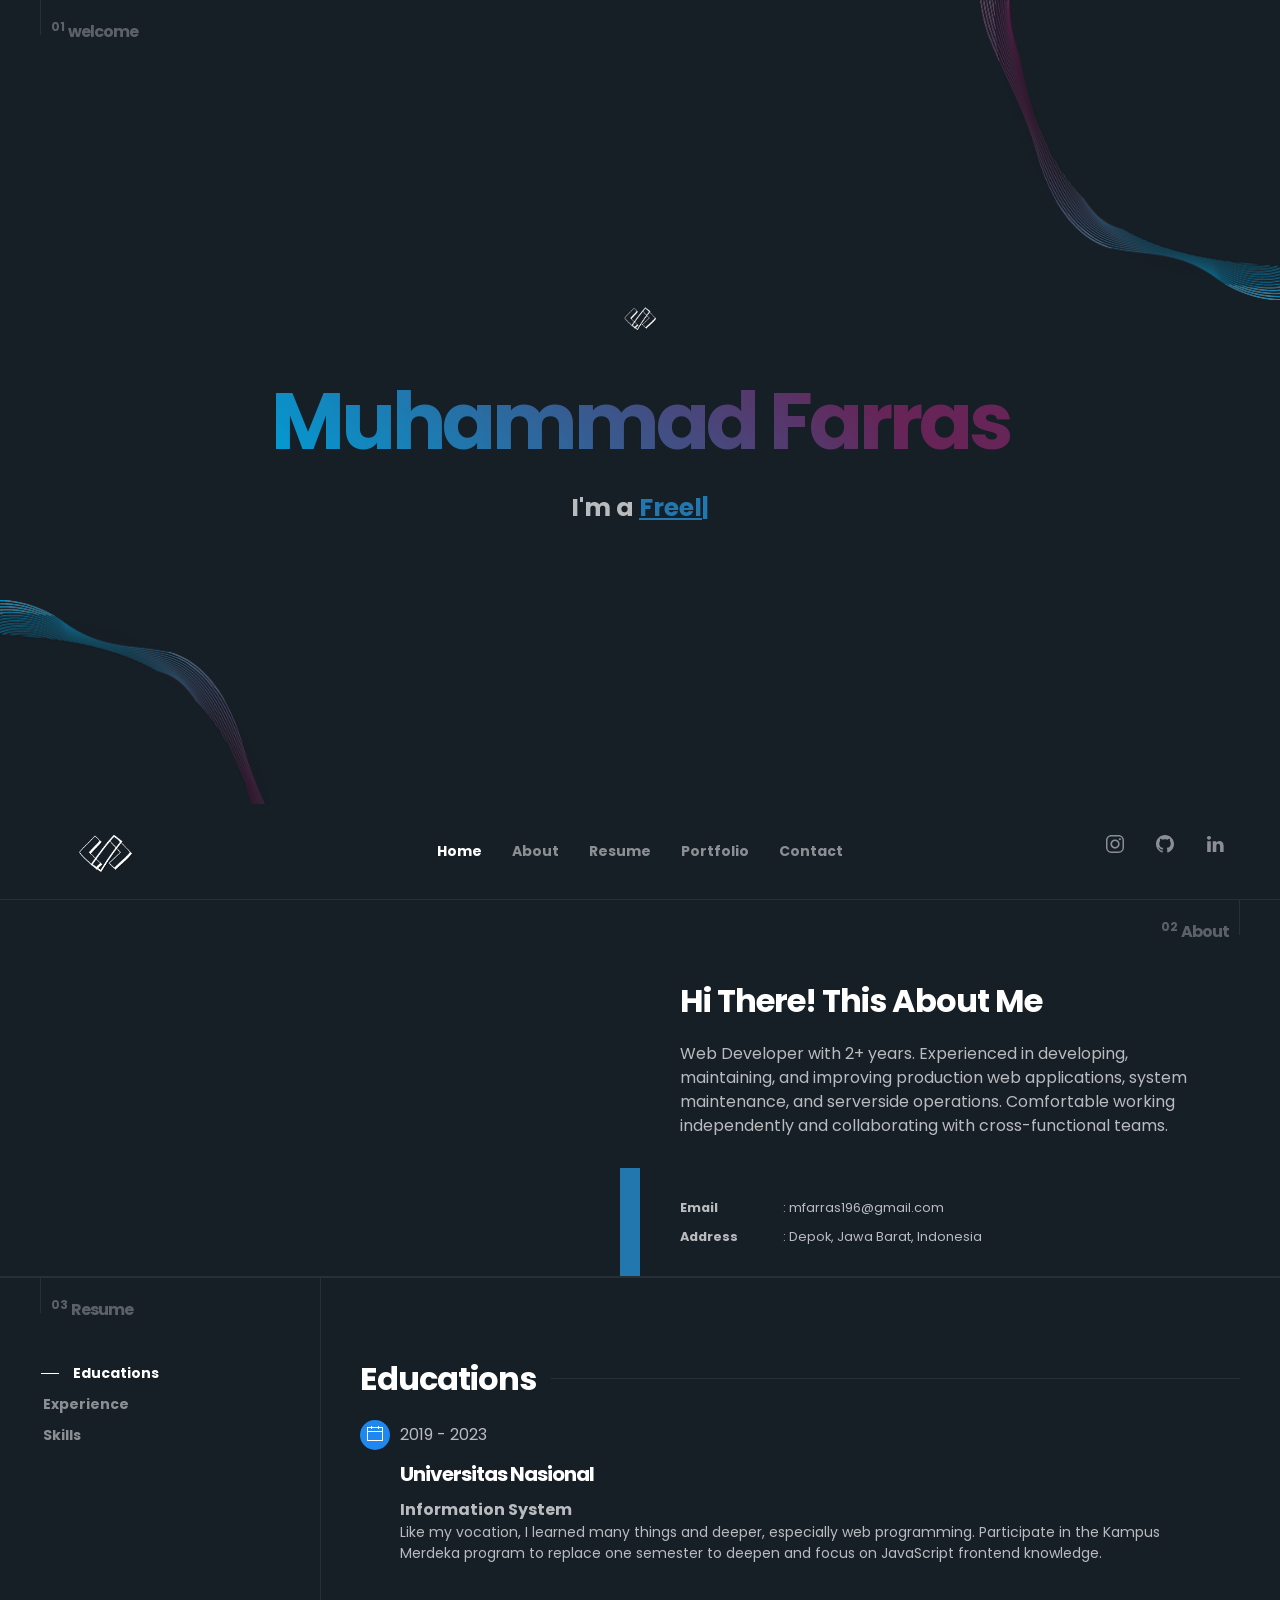
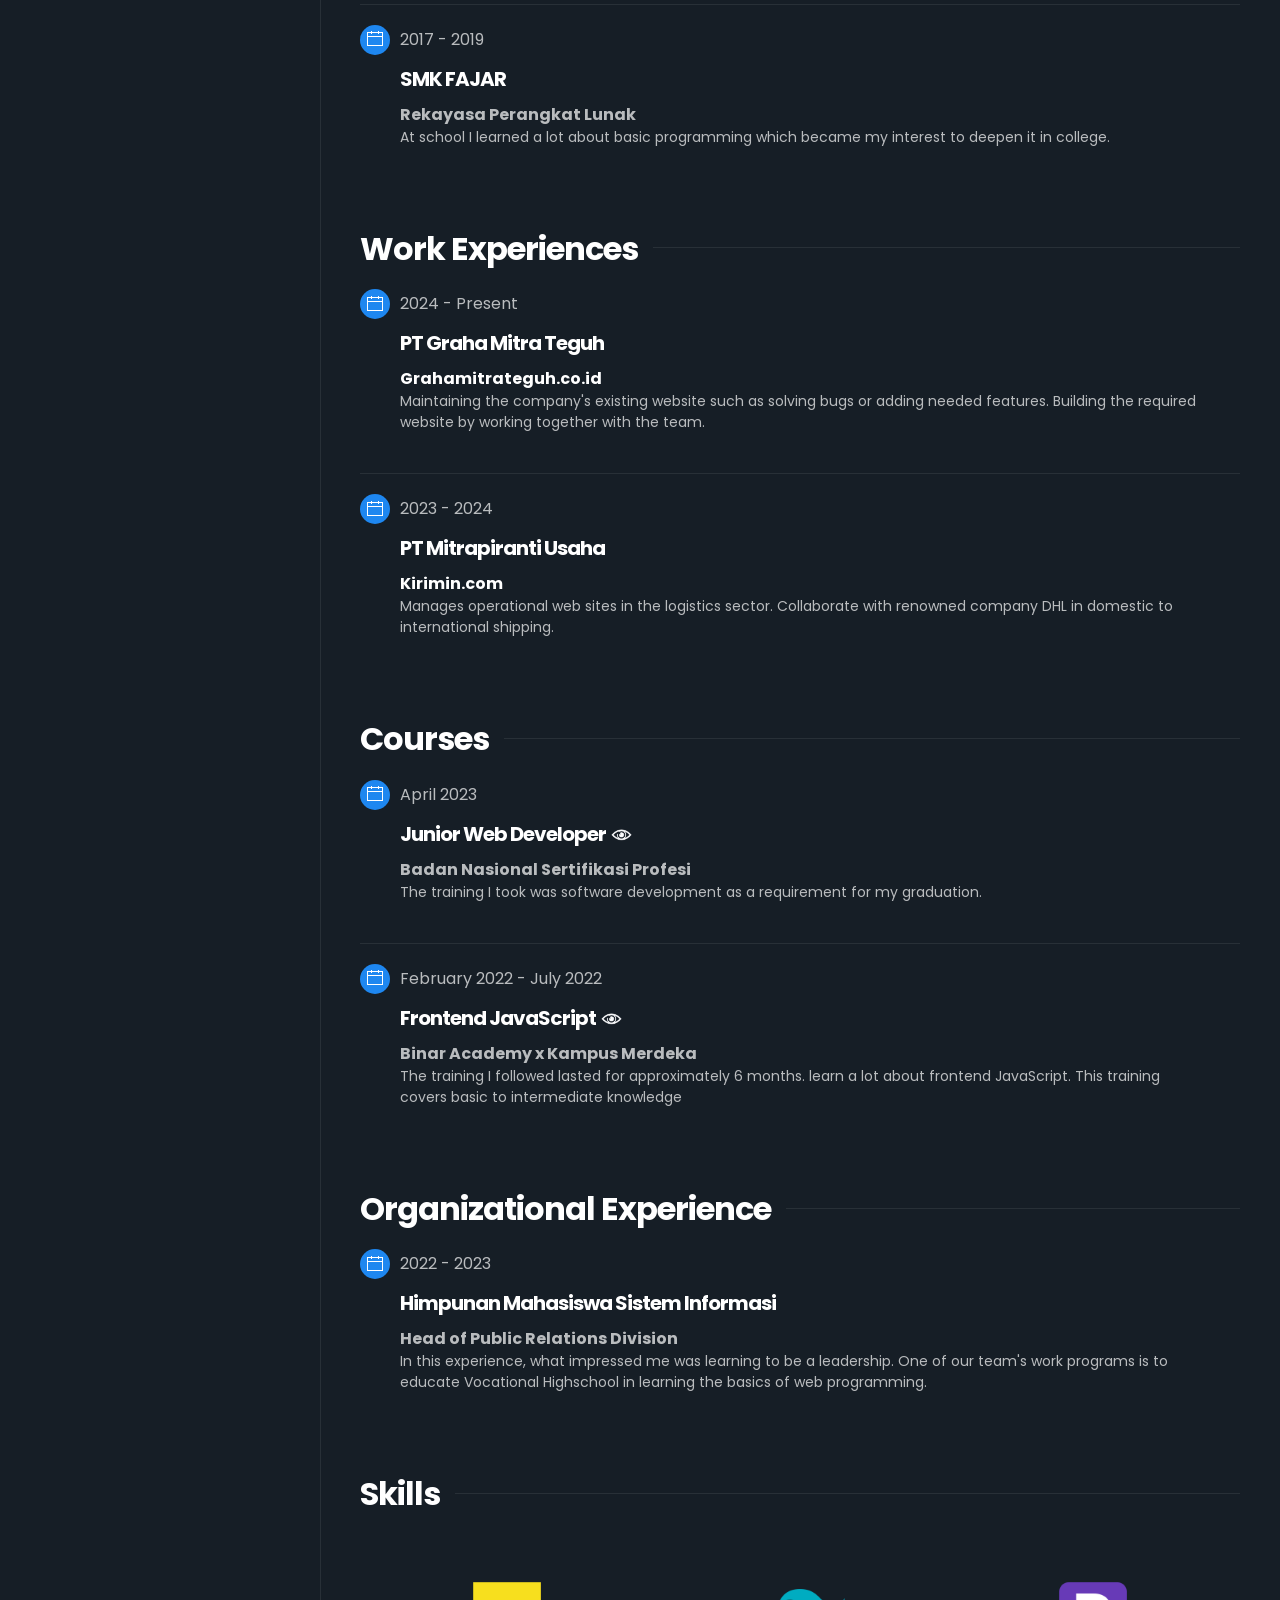
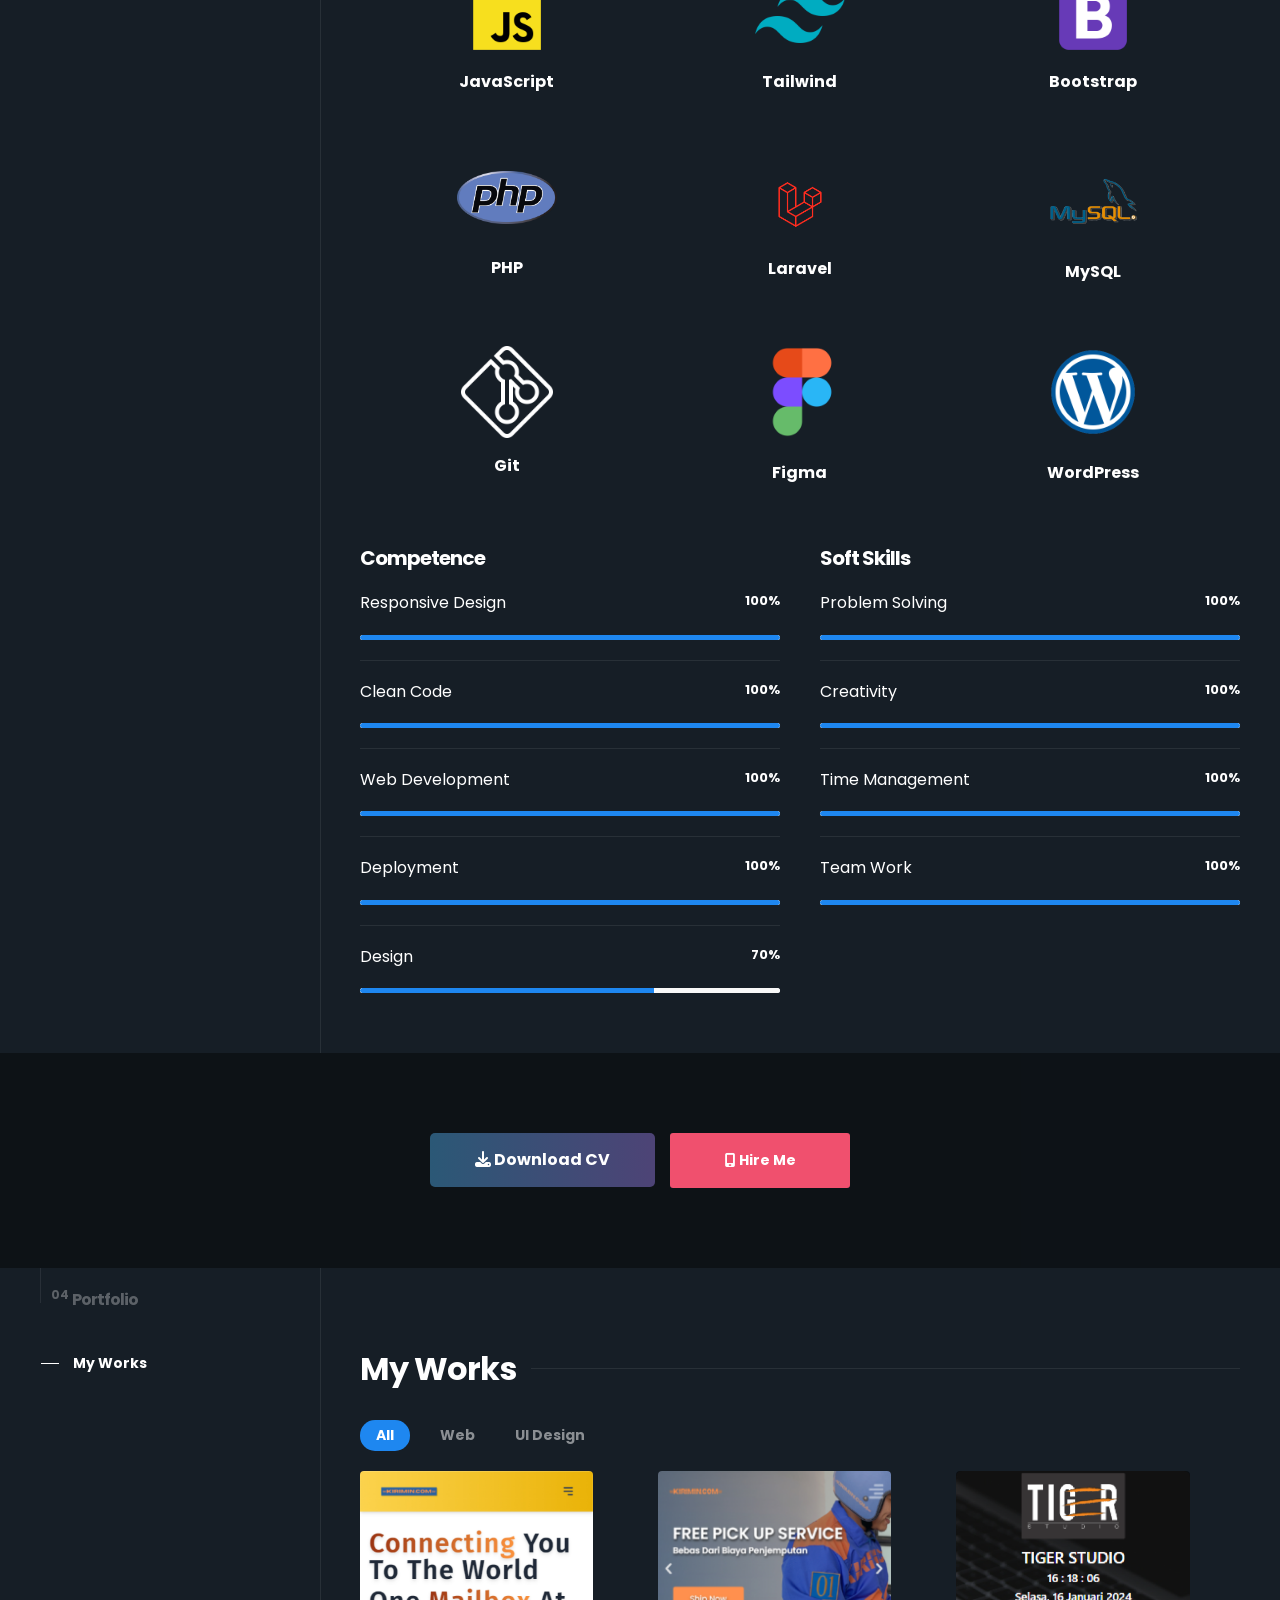
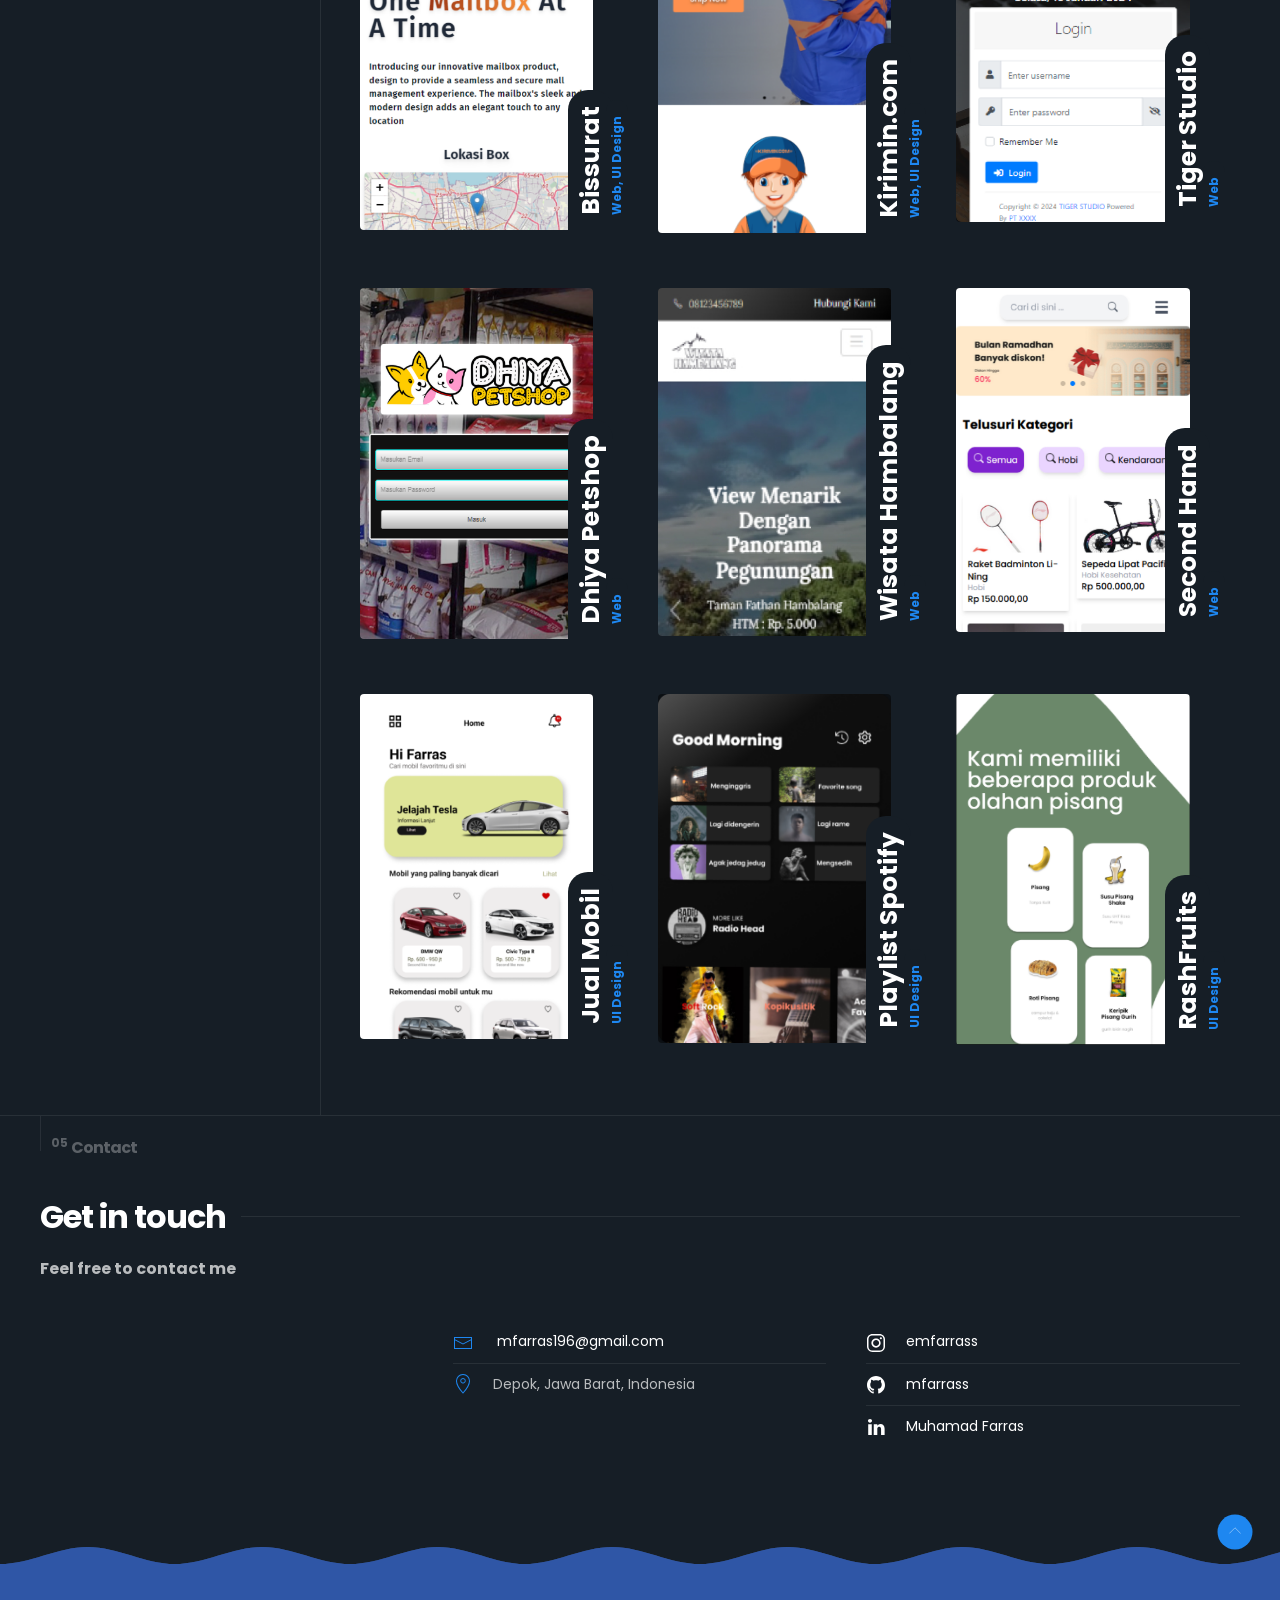
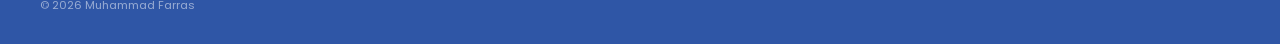
==== commit 794efcfb: "change description" ====
--- a/index.html
+++ b/index.html
@@ -210,7 +210,7 @@
           <div class="uk-width-expand@s yb-section-padding-top">
             <div>
               <h2 class="yb-section-title uk-heading-line" id="education">
-                <span>Education</span>
+                <span>Educations</span>
               </h2>
               <div class="yb-resume-list">
                 <ul class="uk-list uk-list-large uk-list-divider">
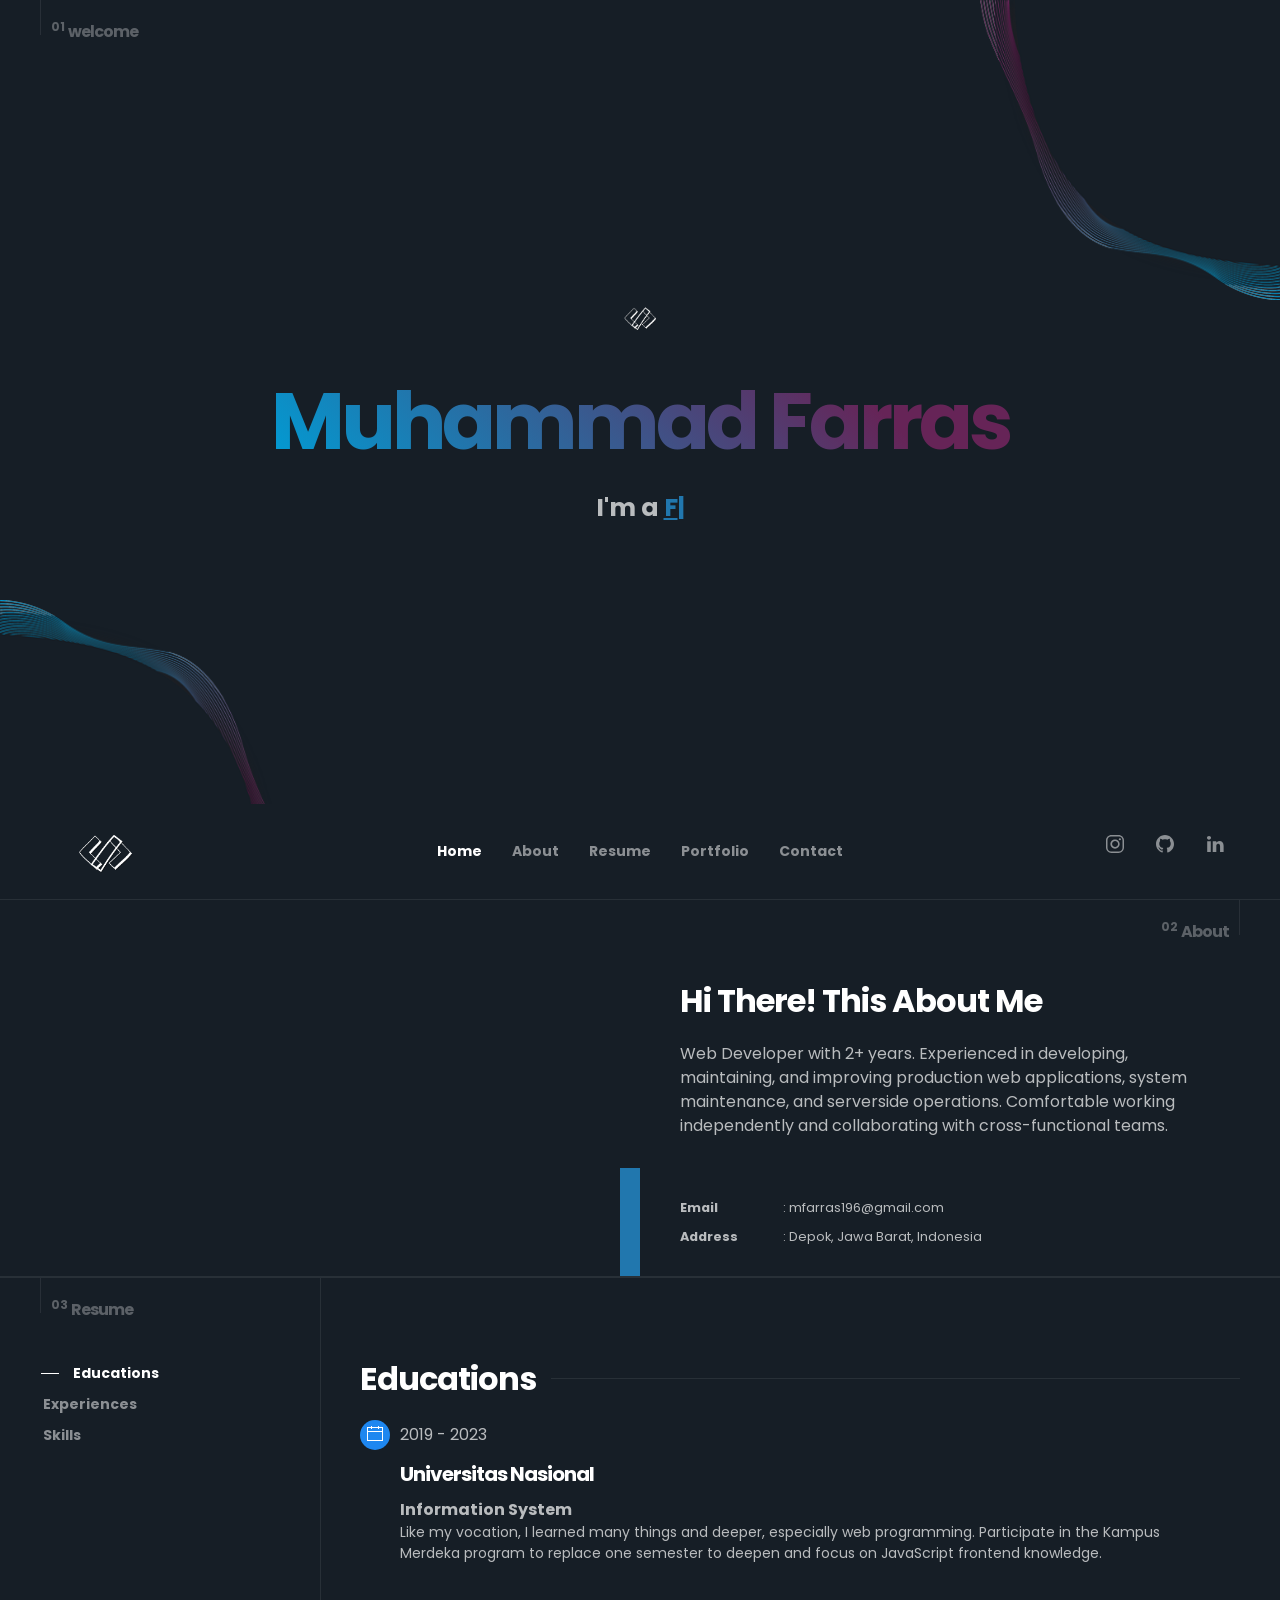
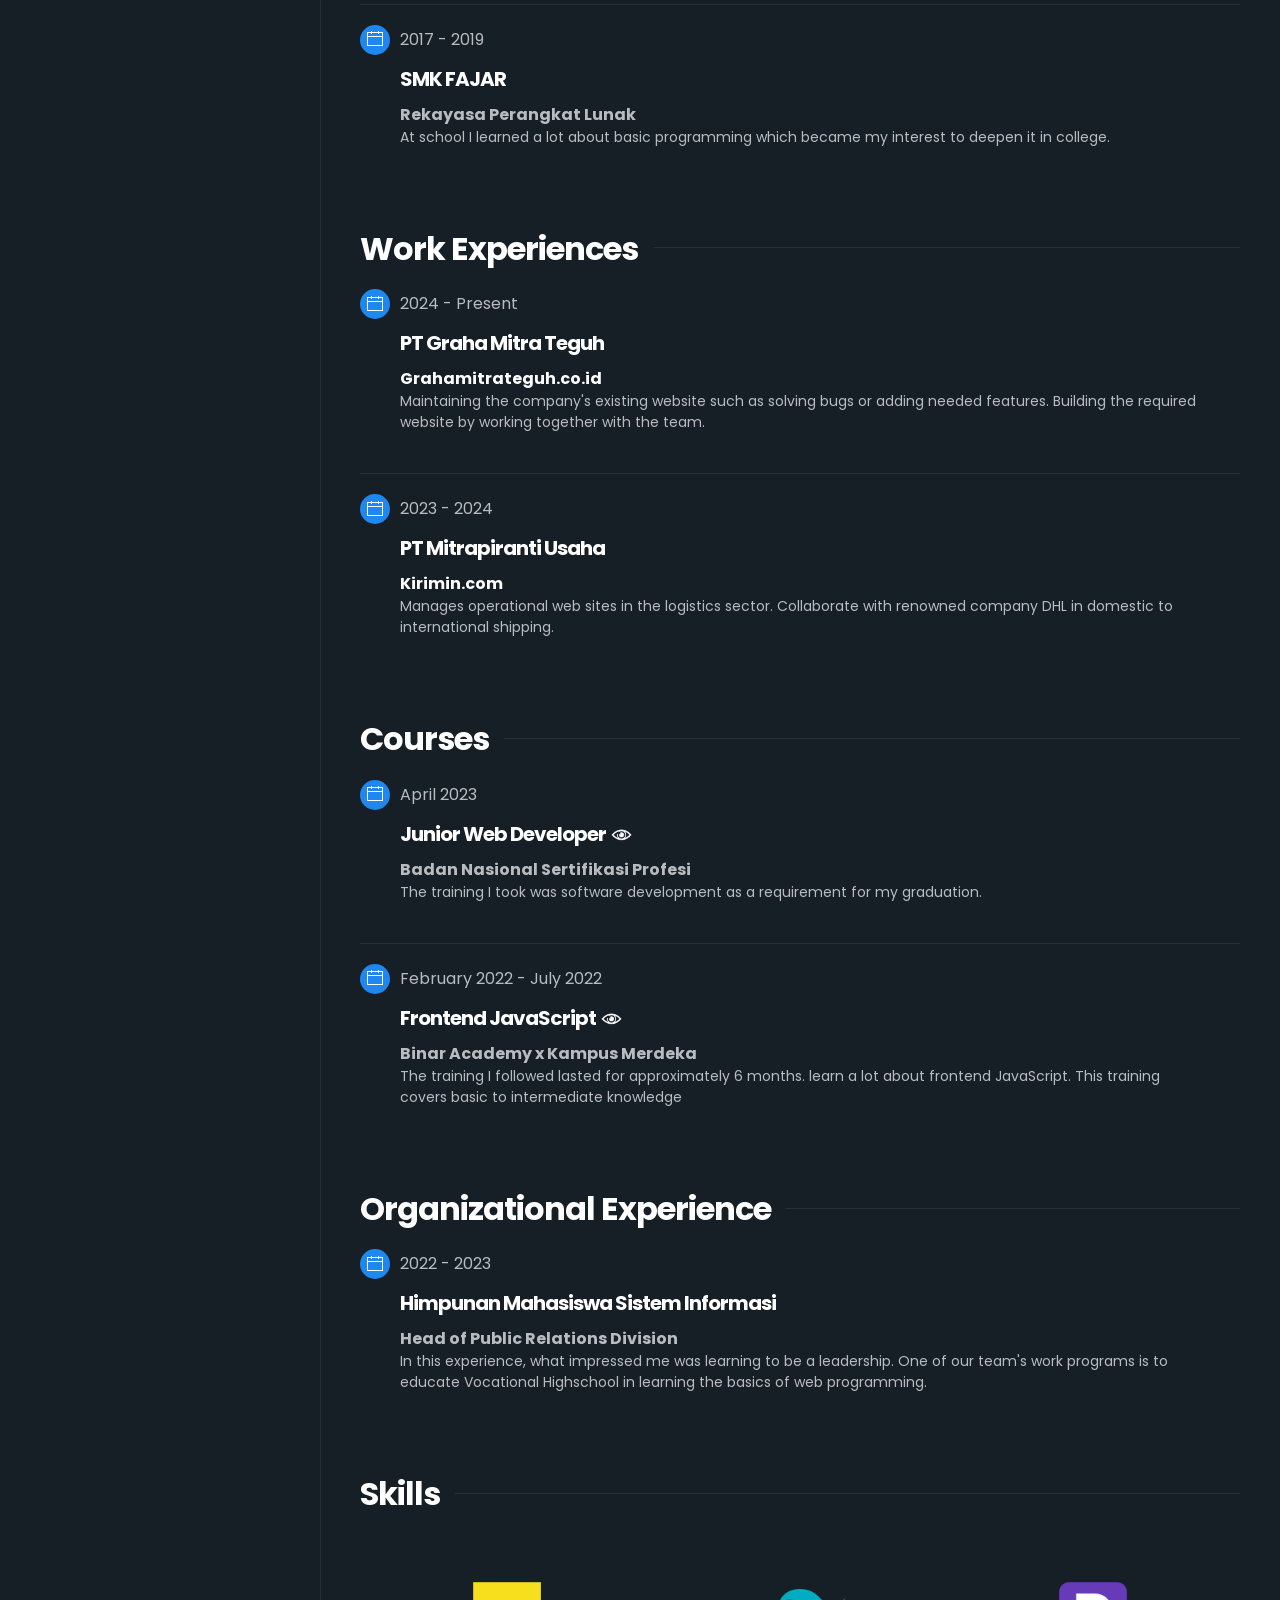
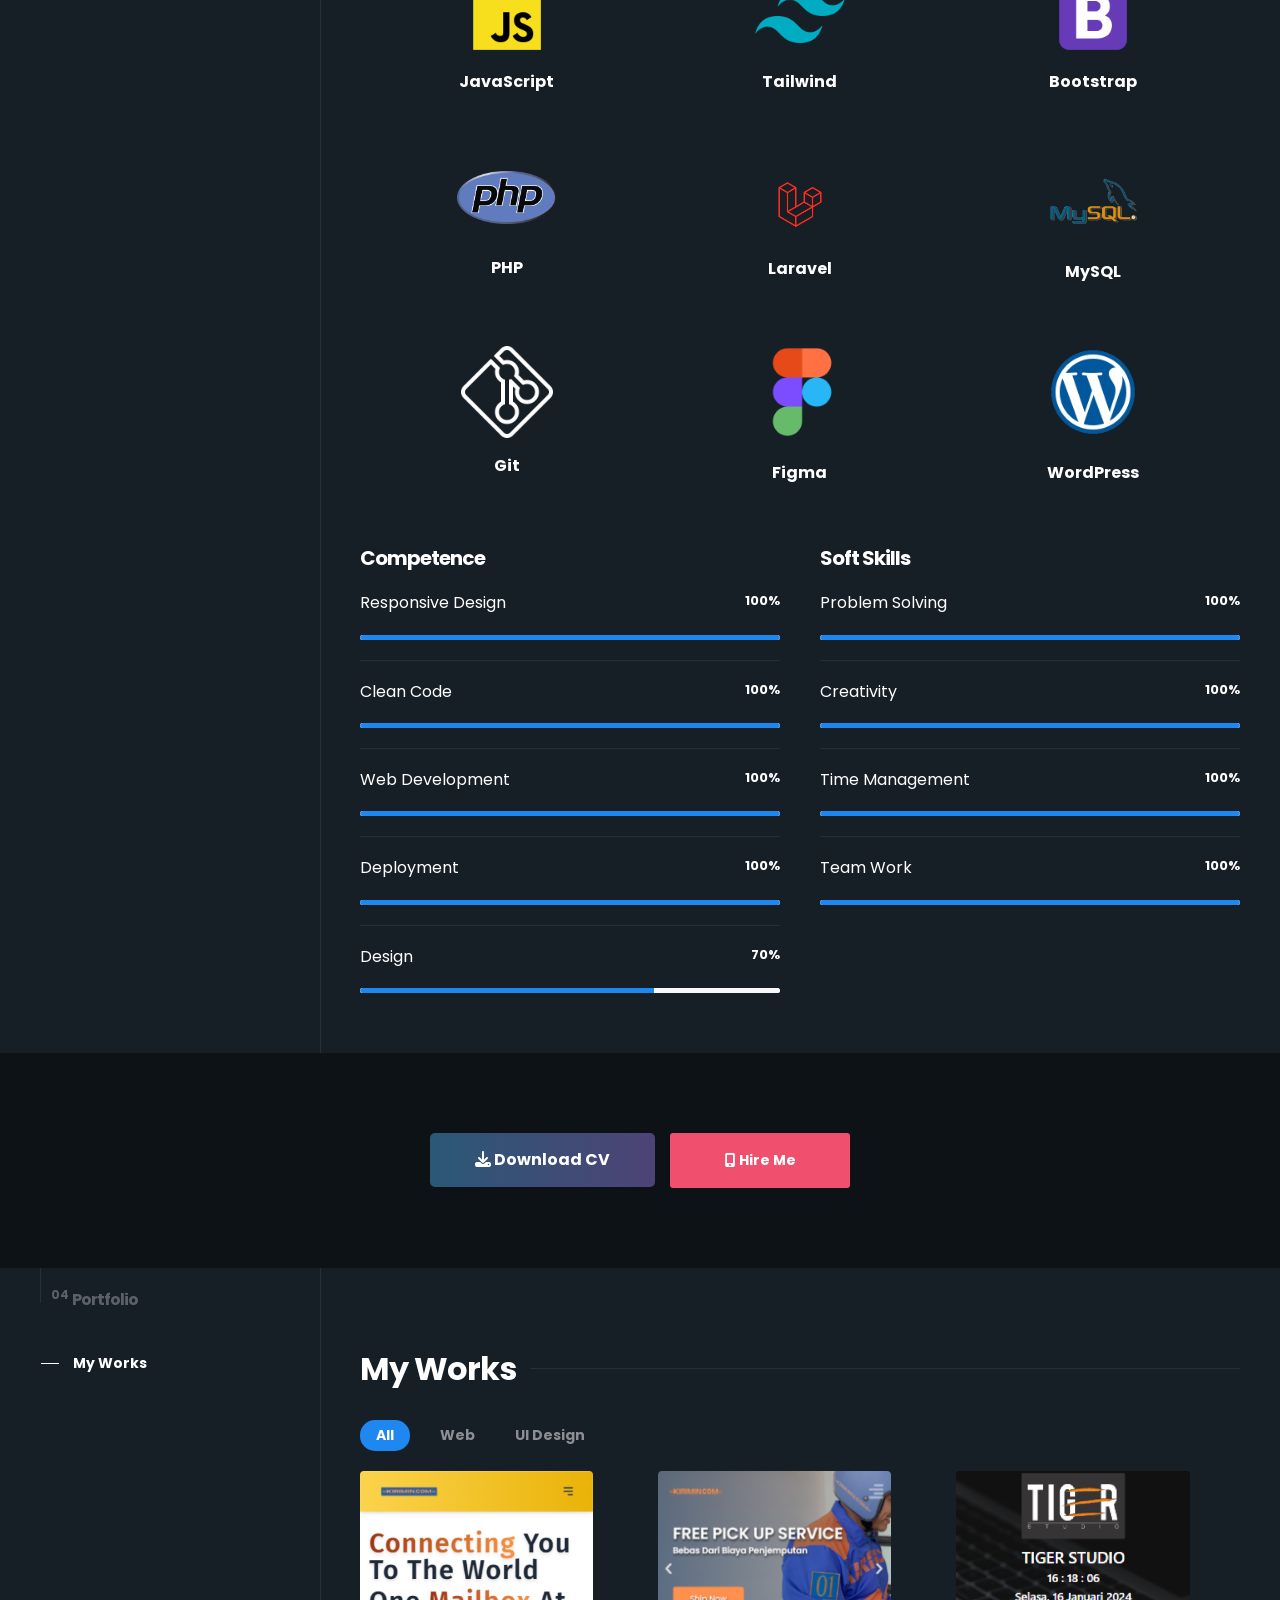
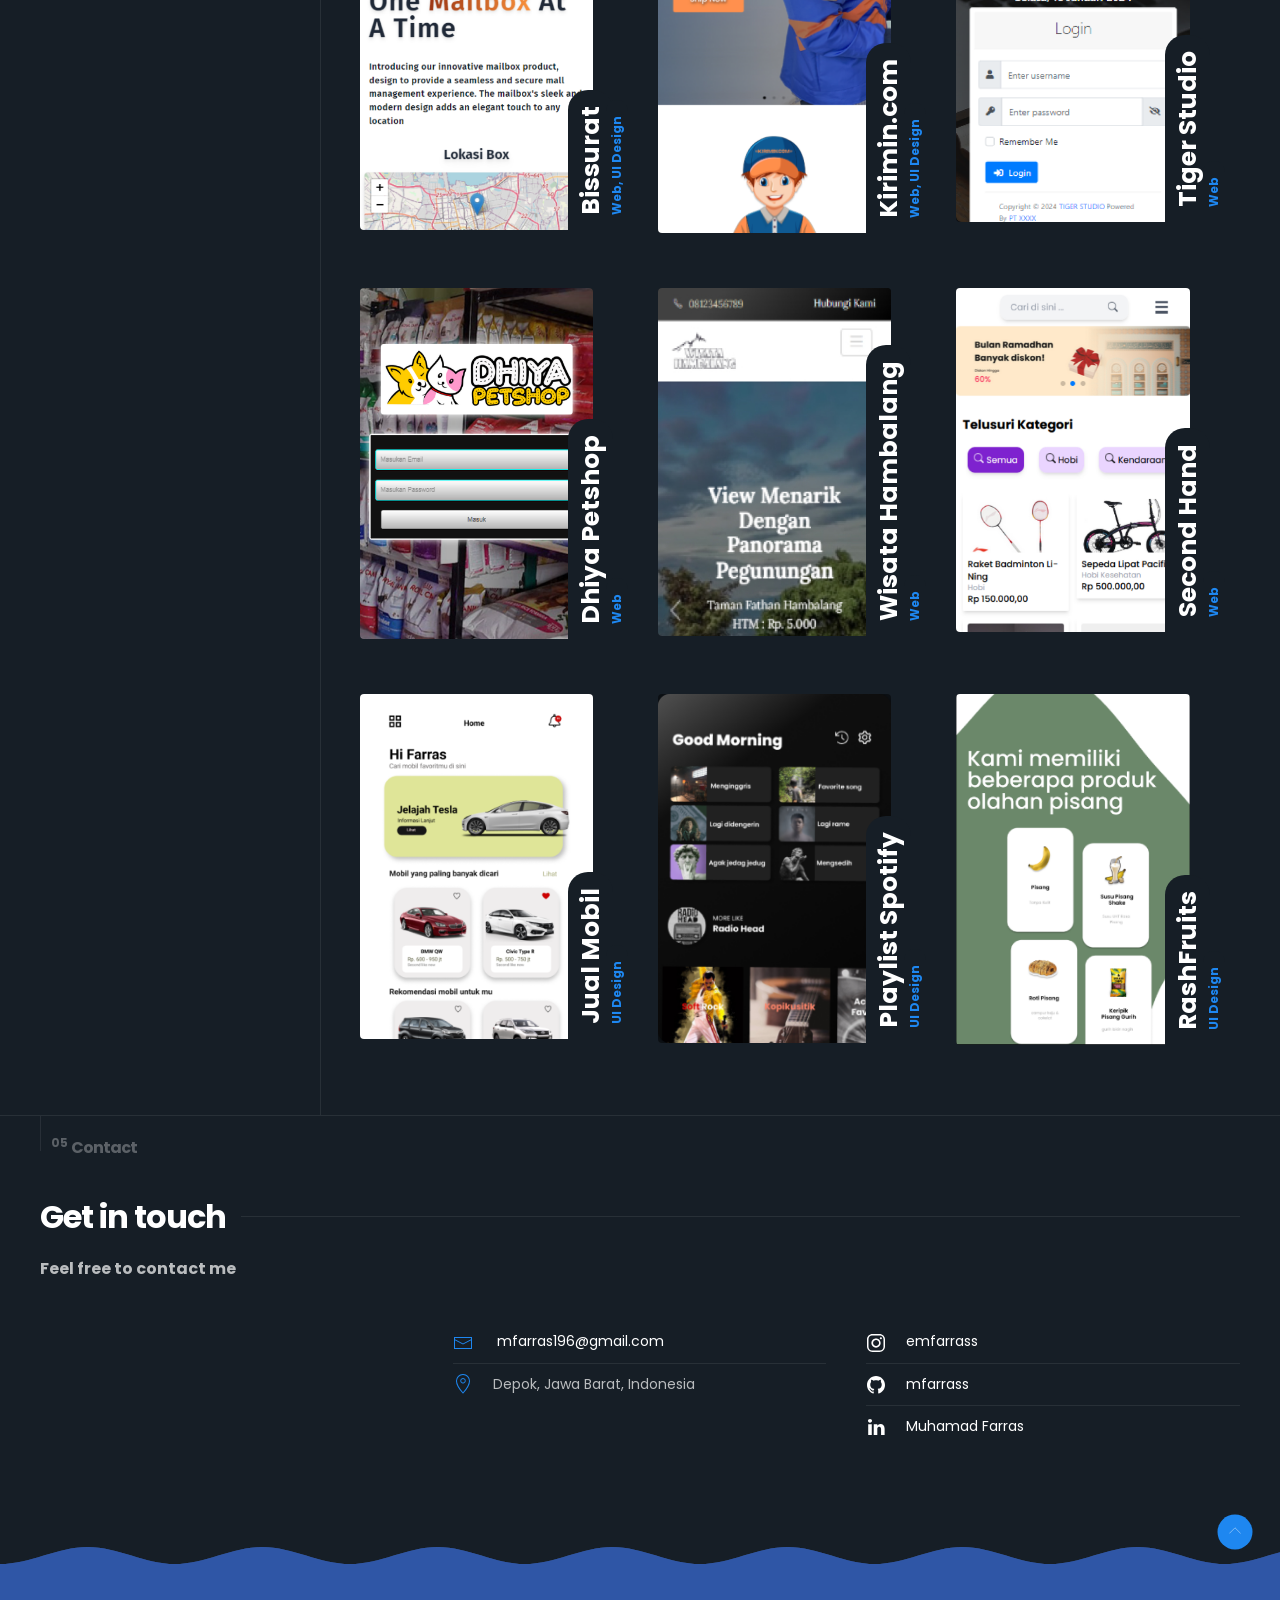
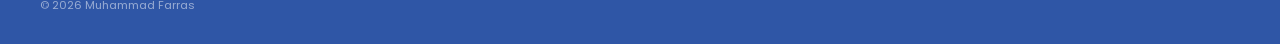
==== commit 4acbcc38: "change description" ====
--- a/index.html
+++ b/index.html
@@ -195,7 +195,7 @@
                 <li>
                   <a href="#experience" class="yb-inner-link" data-offset="120">
                     <span data-uk-icon="minus"></span>
-                    Experience
+                    Experiences
                   </a>
                 </li>
                 <li>
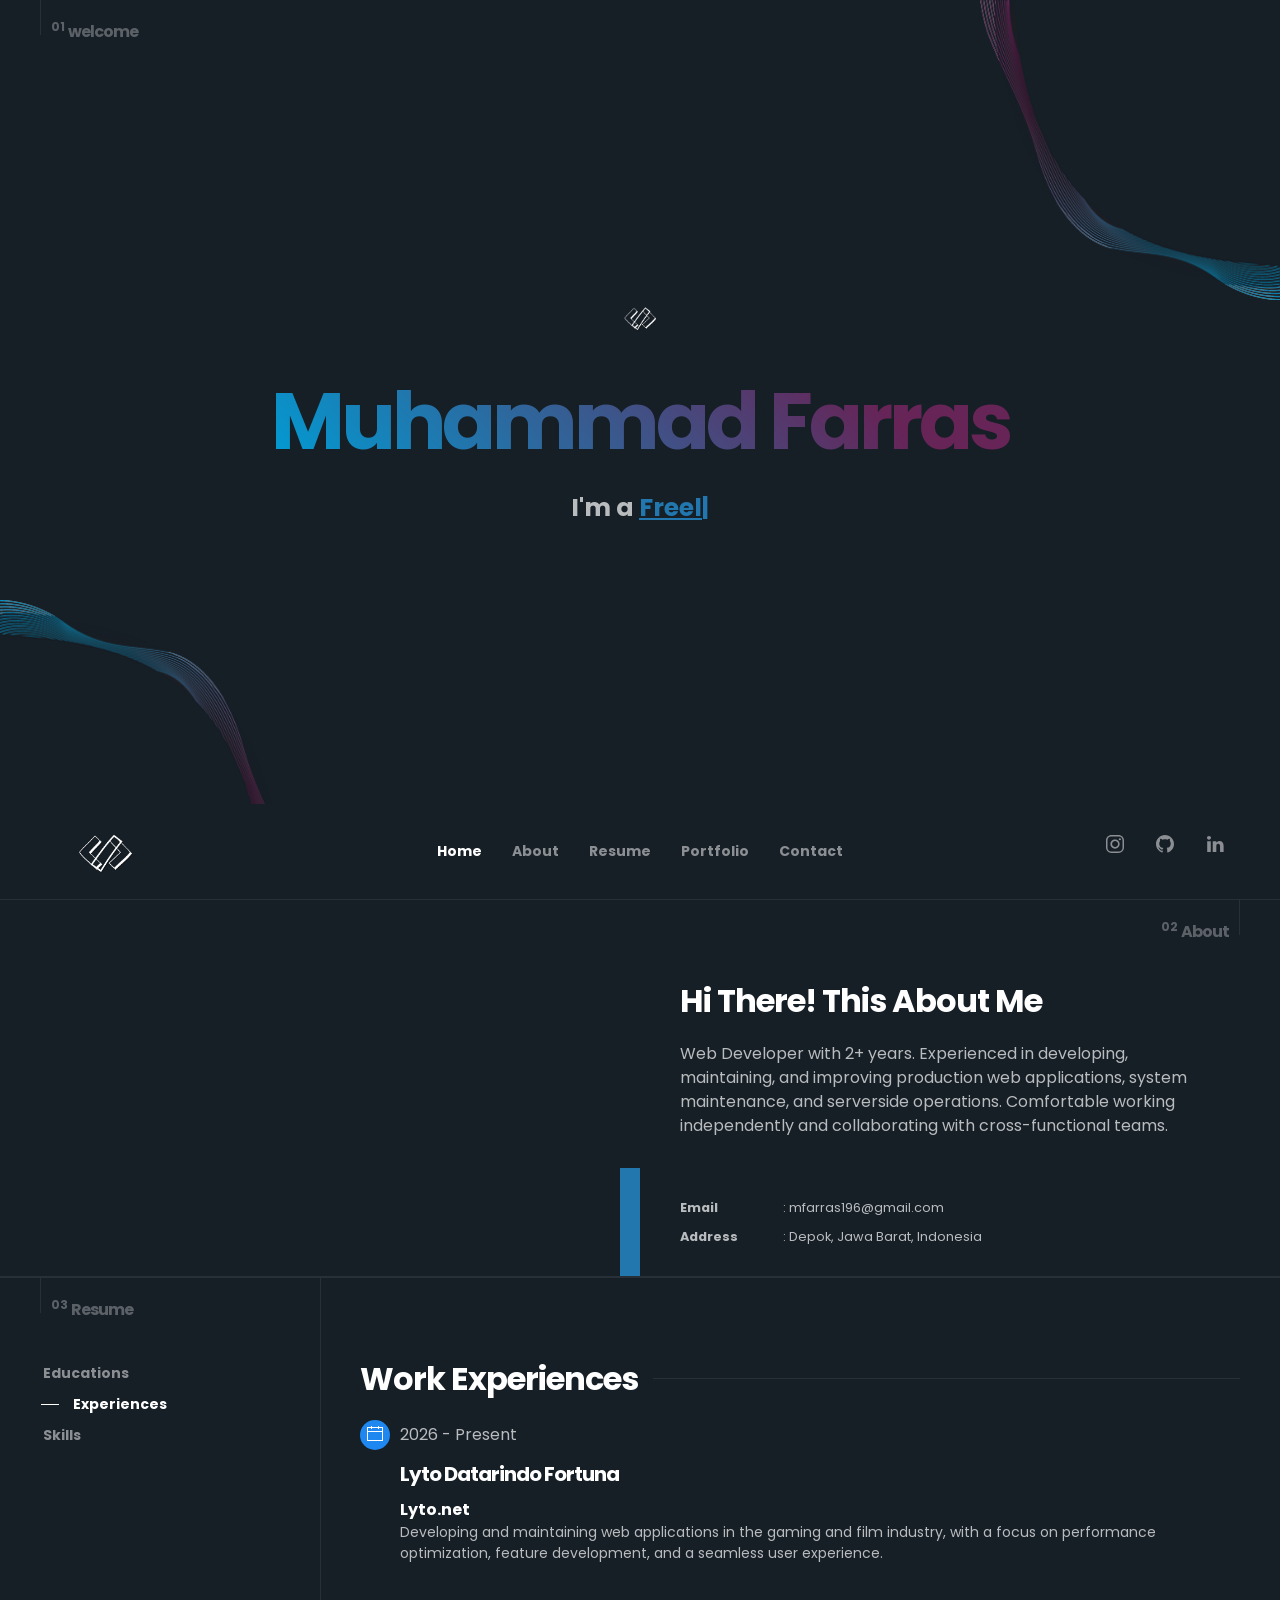
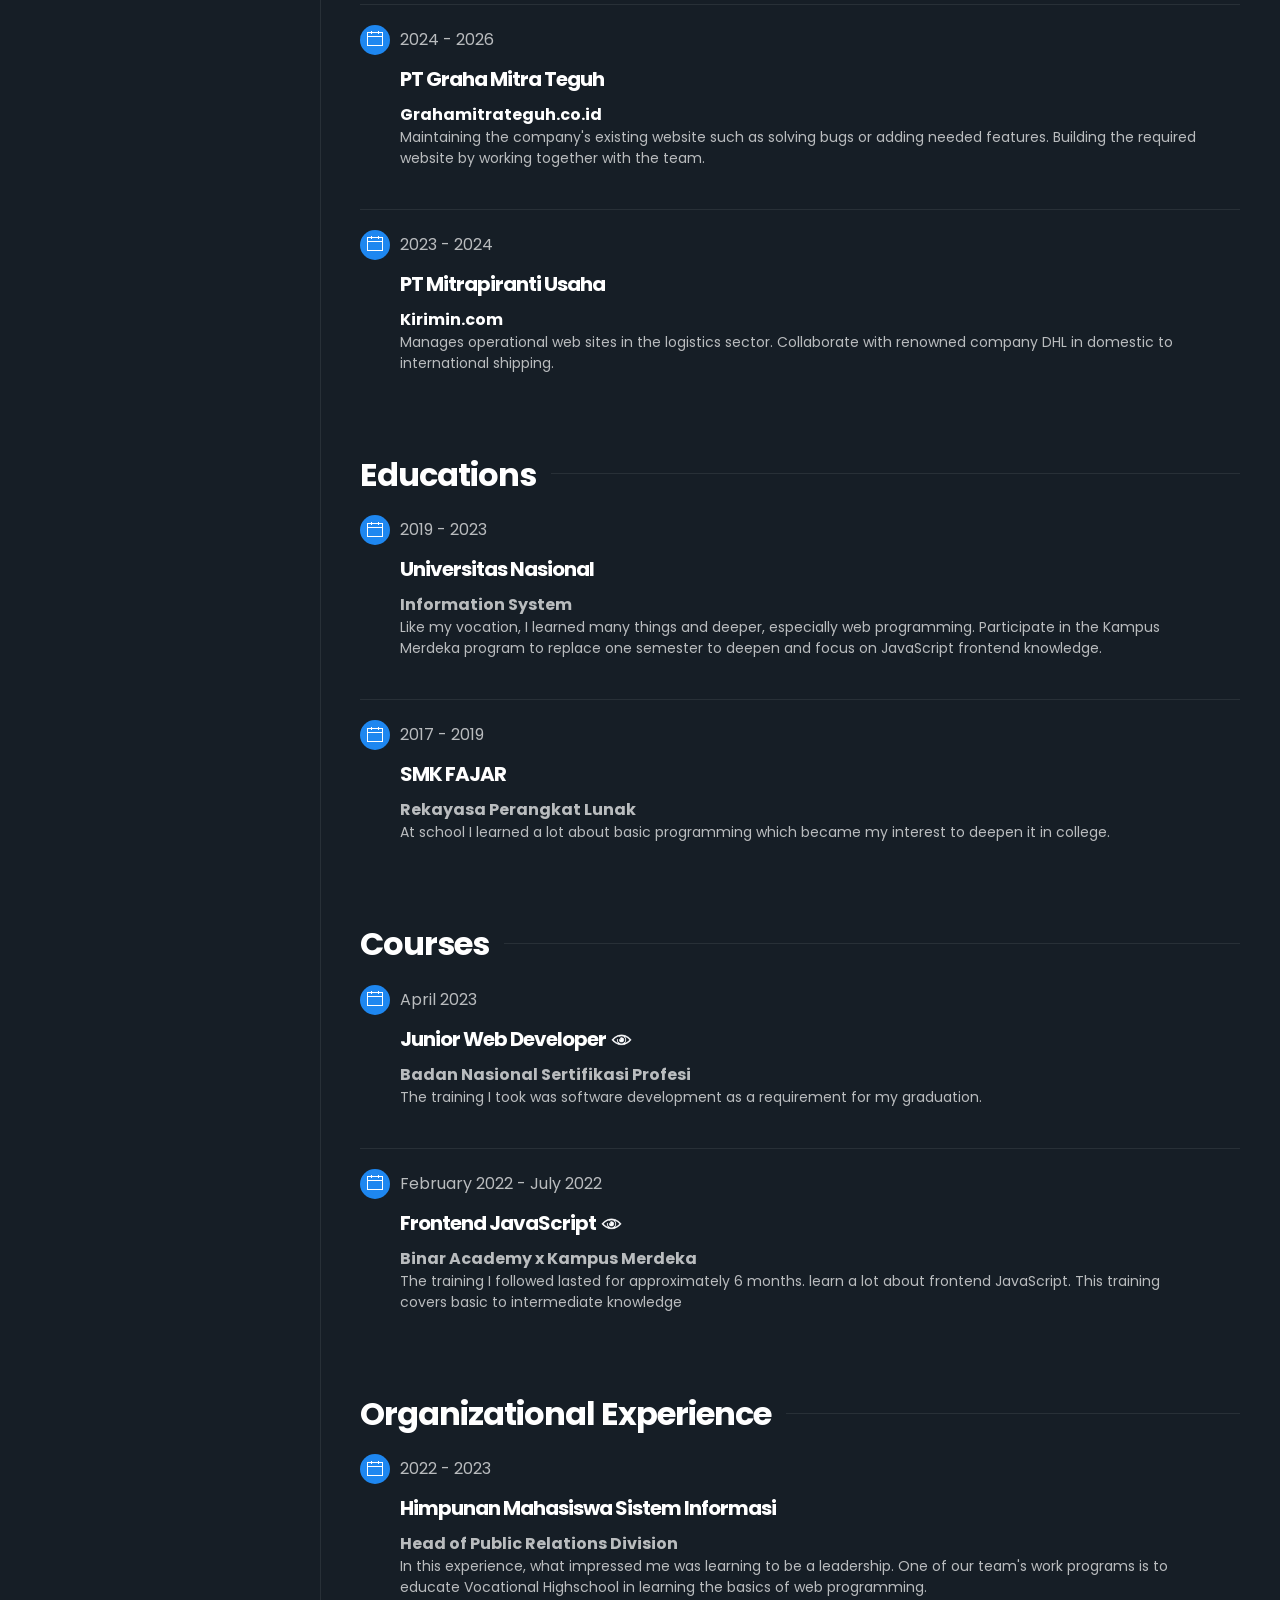
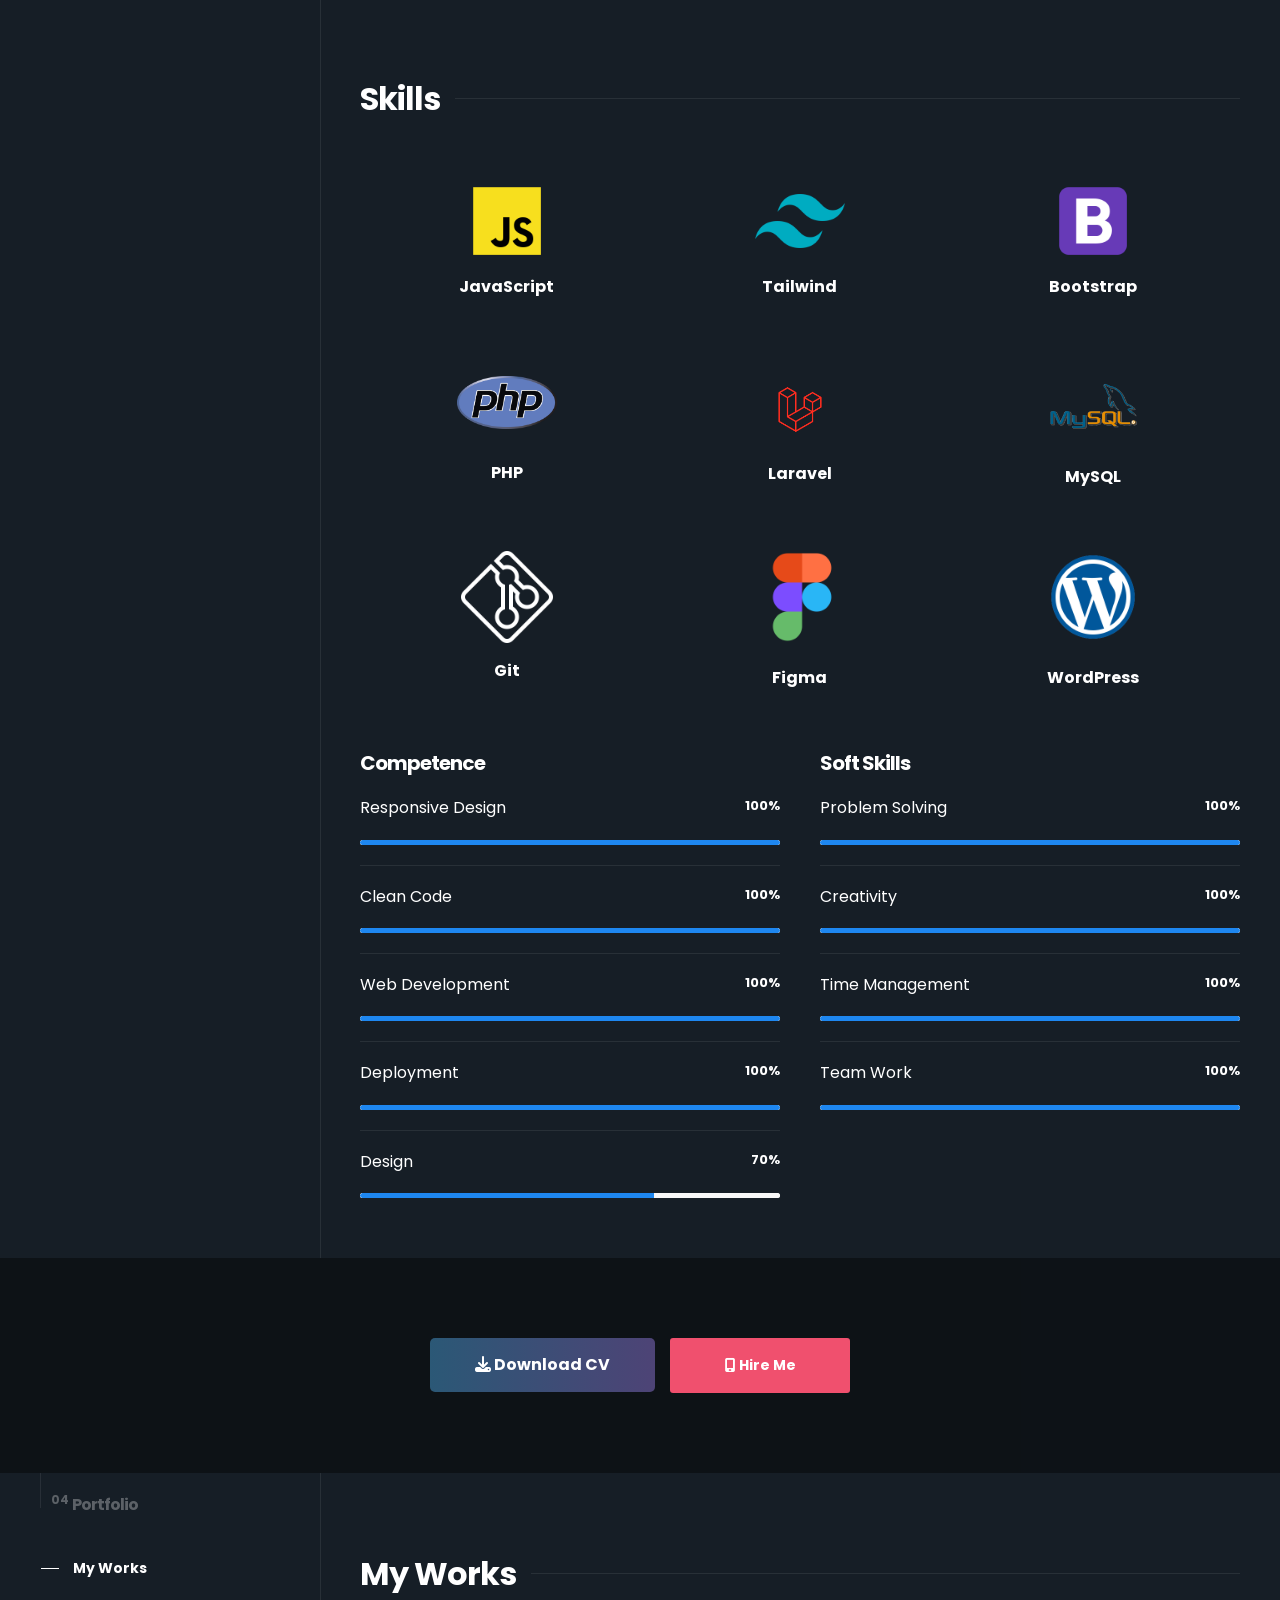
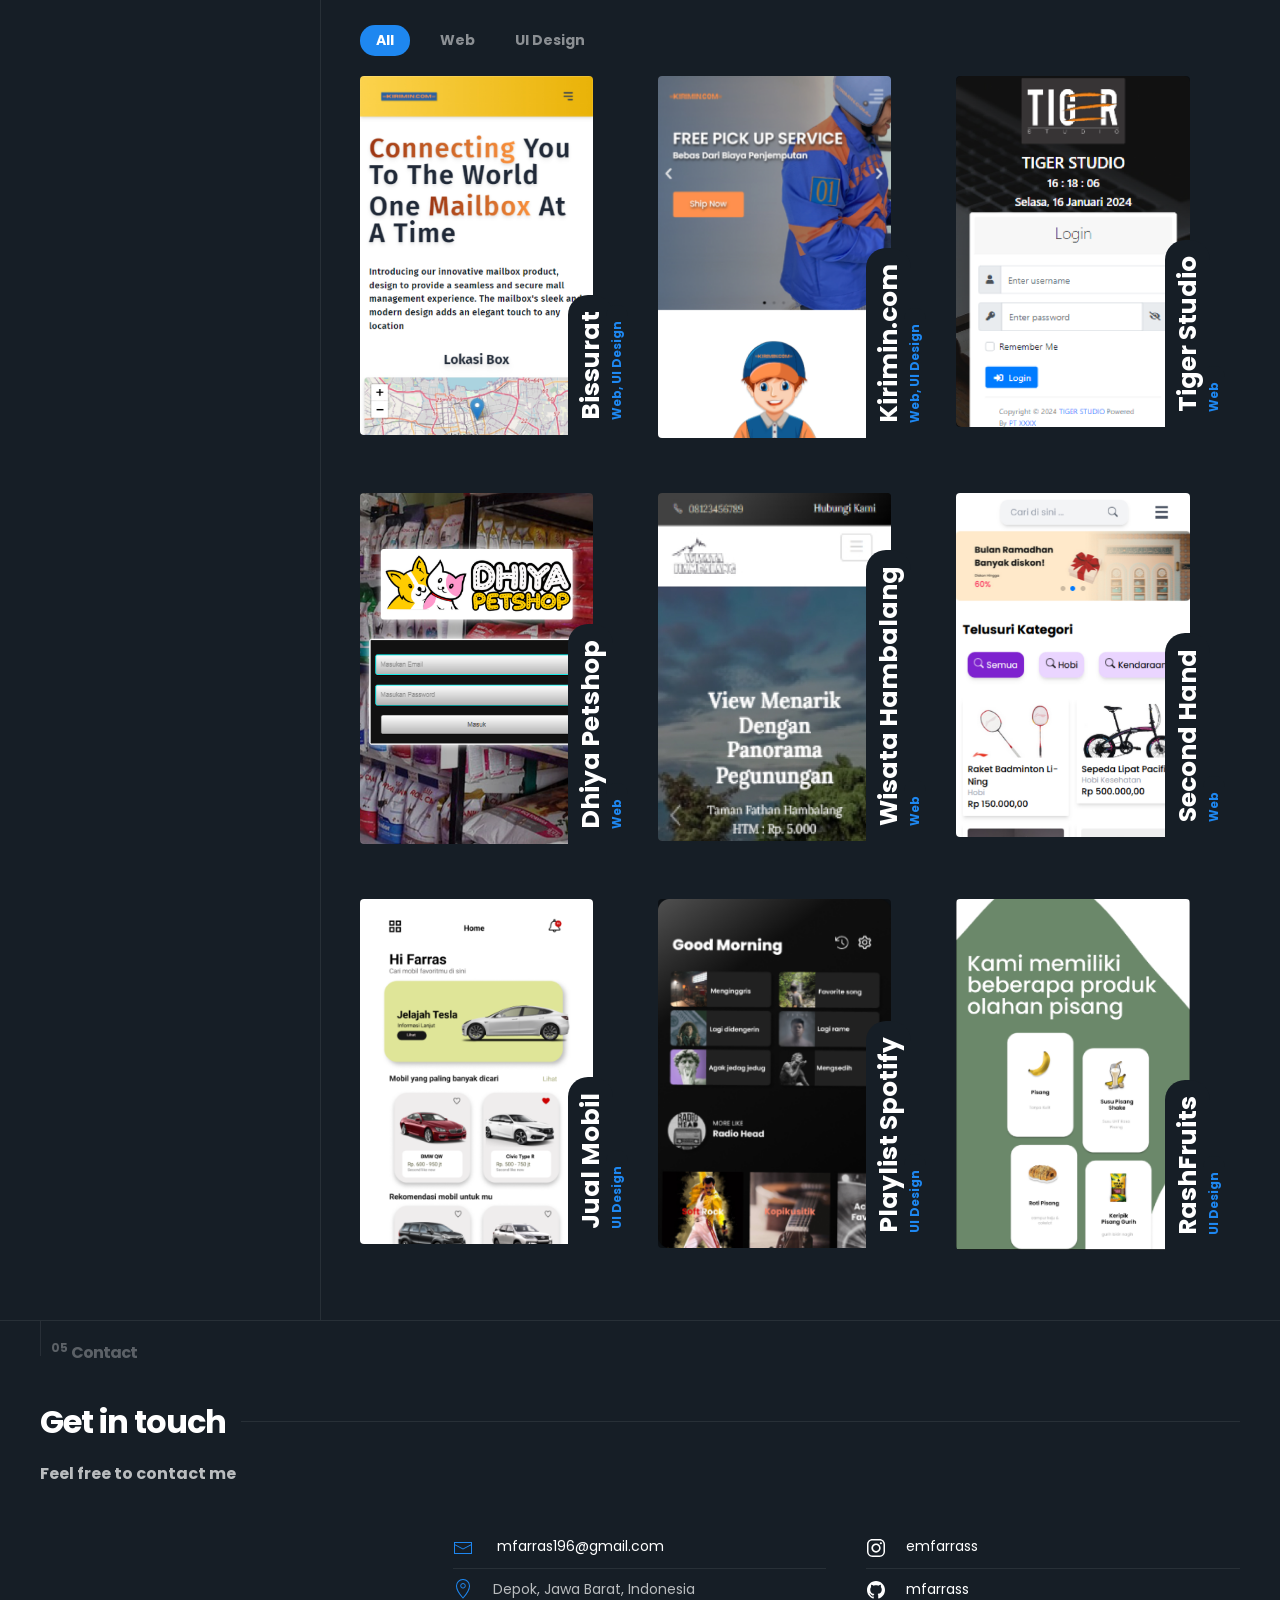
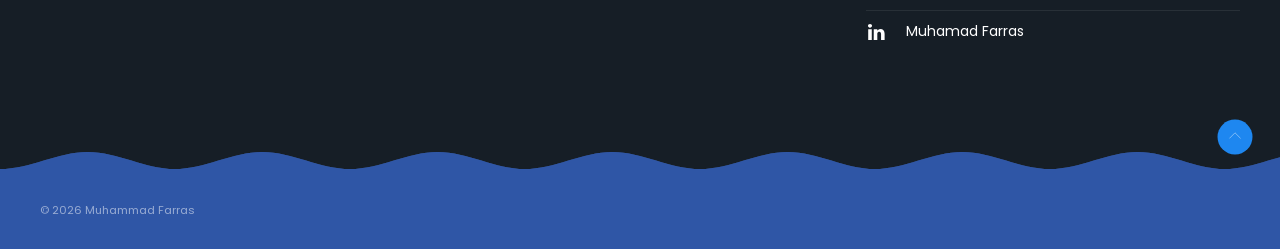
==== commit 92dd6cad: "update work experiences" ====
--- a/index.html
+++ b/index.html
@@ -208,6 +208,55 @@
             </div>
           </div>
           <div class="uk-width-expand@s yb-section-padding-top">
+                        <div>
+              <h2 class="yb-section-title  uk-heading-line " id="experience">
+                <span>Work Experiences</span>
+              </h2>
+              <div class="yb-resume-list">
+                <ul class="uk-list uk-list-large uk-list-divider">
+                  <li>
+                    <div class="yb-resume-item">
+                      <div class="yb-resume-item-date">
+                        <div class="yb-resume-item-date-icon"> <span data-uk-icon="calendar"></span></div>
+                        <div class="yb-resume-item-date-text"><span>2026 - Present</span></div>
+                      </div>
+                      <h4 class="yb-section-title">Lyto Datarindo Fortuna</h4>
+                      <a href="https://www.lyto.net/" target="_blank"><strong>Lyto.net</strong></a>
+                      <div class="uk-text-small">
+                        <p>Developing and maintaining web applications in the gaming and film industry, with a focus on performance optimization, feature development, and a seamless user experience.</p>
+                      </div>
+                    </div>
+                  </li>
+                  <li>
+                    <div class="yb-resume-item">
+                      <div class="yb-resume-item-date">
+                        <div class="yb-resume-item-date-icon"> <span data-uk-icon="calendar"></span></div>
+                        <div class="yb-resume-item-date-text"><span>2024 - 2026</span></div>
+                      </div>
+                      <h4 class="yb-section-title">PT Graha Mitra Teguh</h4>
+                      <a href="https://grahamitrateguh.co.id/" target="_blank"><strong>Grahamitrateguh.co.id</strong></a>
+                      <div class="uk-text-small">
+                        <p>Maintaining the company's existing website such as solving bugs or adding needed features. Building the required website by working together with the team.</p>
+                      </div>
+                    </div>
+                  </li>
+                  <li>
+                    <div class="yb-resume-item">
+                      <div class="yb-resume-item-date">
+                        <div class="yb-resume-item-date-icon"> <span data-uk-icon="calendar"></span></div>
+                        <div class="yb-resume-item-date-text"><span>2023 - 2024</span></div>
+                      </div>
+                      <h4 class="yb-section-title">PT Mitrapiranti Usaha</h4>
+                      <a href="https://kirimin.com/" target="_blank"><strong>Kirimin.com</strong></a>
+                      <div class="uk-text-small">
+                        <p>Manages operational web sites in the logistics sector.
+                          Collaborate with renowned company DHL in domestic to international shipping.</p>
+                      </div>
+                    </div>
+                  </li>
+                </ul>
+              </div>
+            </div>
             <div>
               <h2 class="yb-section-title uk-heading-line" id="education">
                 <span>Educations</span>
@@ -240,42 +289,6 @@
                       <div class="uk-text-small">
                         <p>At school I learned a lot about basic programming which became my interest to deepen it in
                           college.</p>
-                      </div>
-                    </div>
-                  </li>
-                </ul>
-              </div>
-            </div>
-            <div>
-              <h2 class="yb-section-title  uk-heading-line " id="experience">
-                <span>Work Experiences</span>
-              </h2>
-              <div class="yb-resume-list">
-                <ul class="uk-list uk-list-large uk-list-divider">
-                  <li>
-                    <div class="yb-resume-item">
-                      <div class="yb-resume-item-date">
-                        <div class="yb-resume-item-date-icon"> <span data-uk-icon="calendar"></span></div>
-                        <div class="yb-resume-item-date-text"><span>2024 - Present</span></div>
-                      </div>
-                      <h4 class="yb-section-title">PT Graha Mitra Teguh</h4>
-                      <a href="https://grahamitrateguh.co.id/" target="_blank"><strong>Grahamitrateguh.co.id</strong></a>
-                      <div class="uk-text-small">
-                        <p>Maintaining the company's existing website such as solving bugs or adding needed features. Building the required website by working together with the team.</p>
-                      </div>
-                    </div>
-                  </li>
-                  <li>
-                    <div class="yb-resume-item">
-                      <div class="yb-resume-item-date">
-                        <div class="yb-resume-item-date-icon"> <span data-uk-icon="calendar"></span></div>
-                        <div class="yb-resume-item-date-text"><span>2023 - 2024</span></div>
-                      </div>
-                      <h4 class="yb-section-title">PT Mitrapiranti Usaha</h4>
-                      <a href="https://kirimin.com/" target="_blank"><strong>Kirimin.com</strong></a>
-                      <div class="uk-text-small">
-                        <p>Manages operational web sites in the logistics sector.
-                          Collaborate with renowned company DHL in domestic to international shipping.</p>
                       </div>
                     </div>
                   </li>
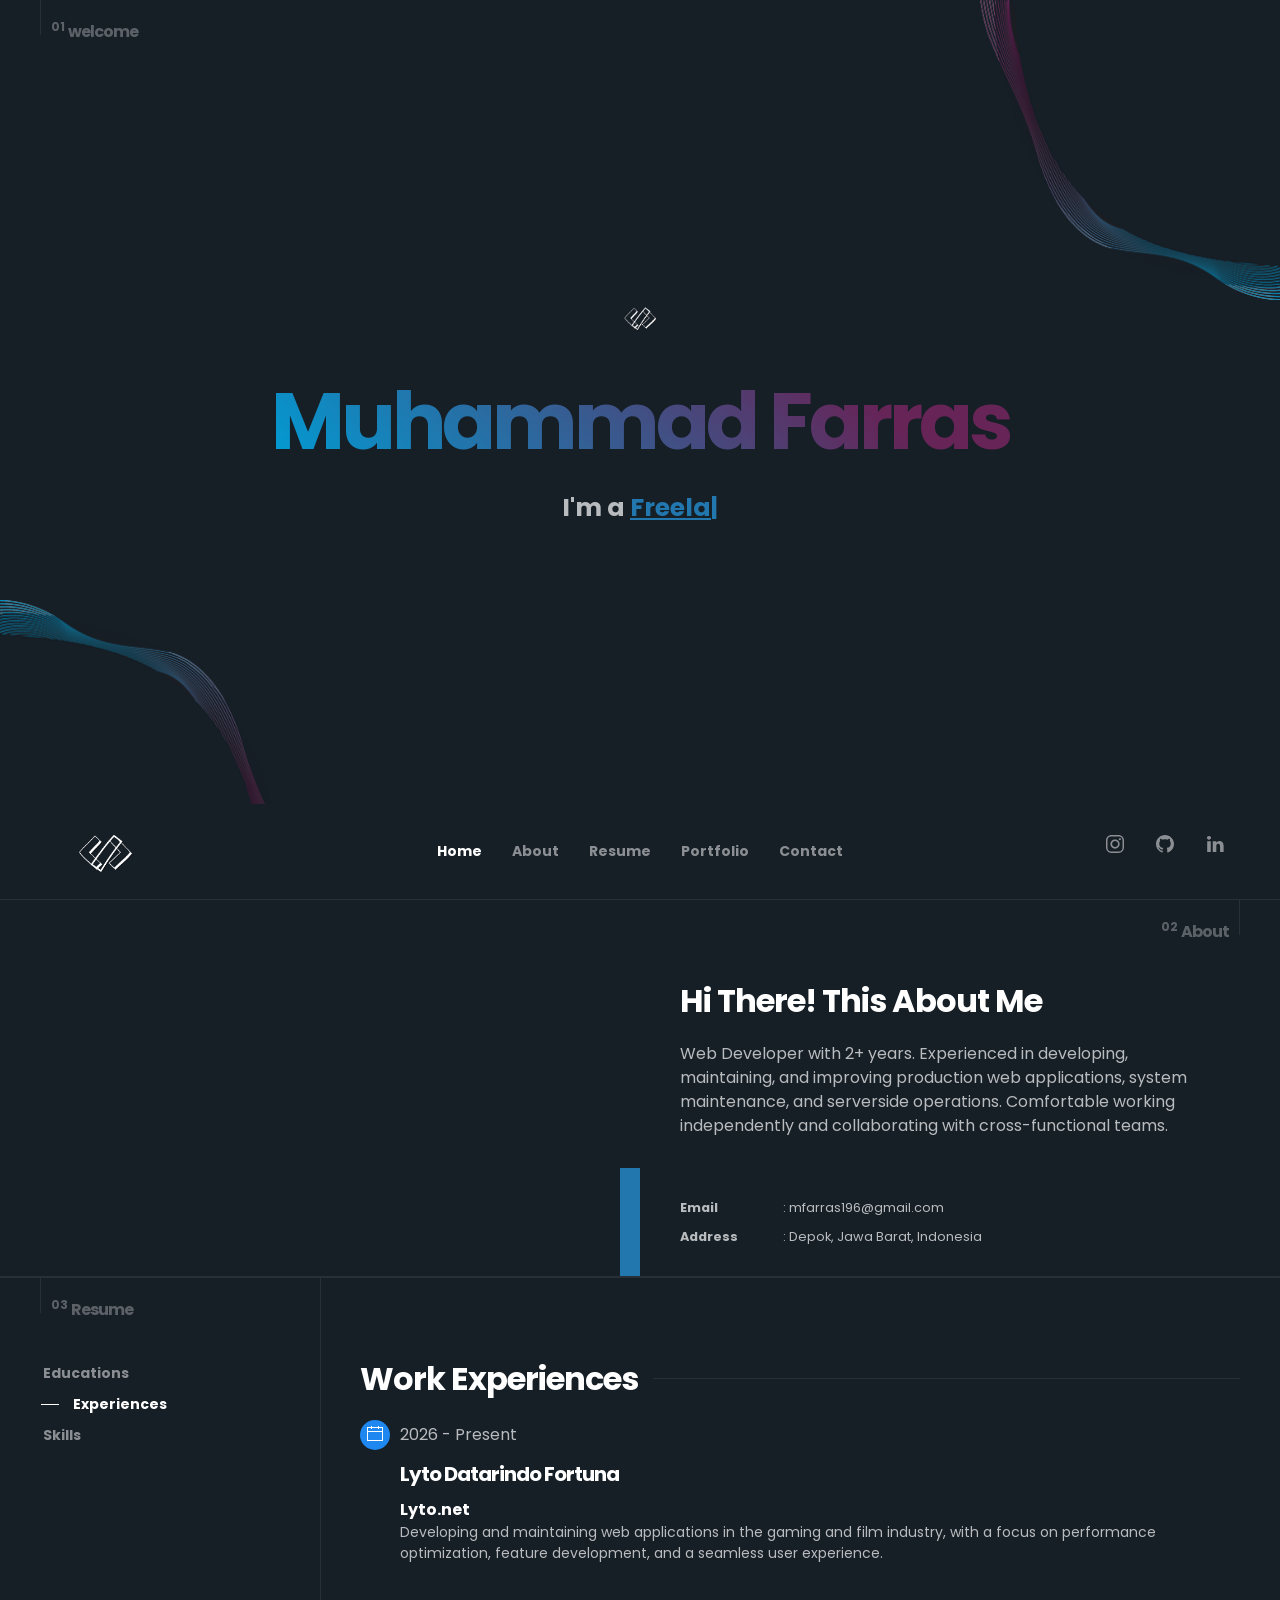
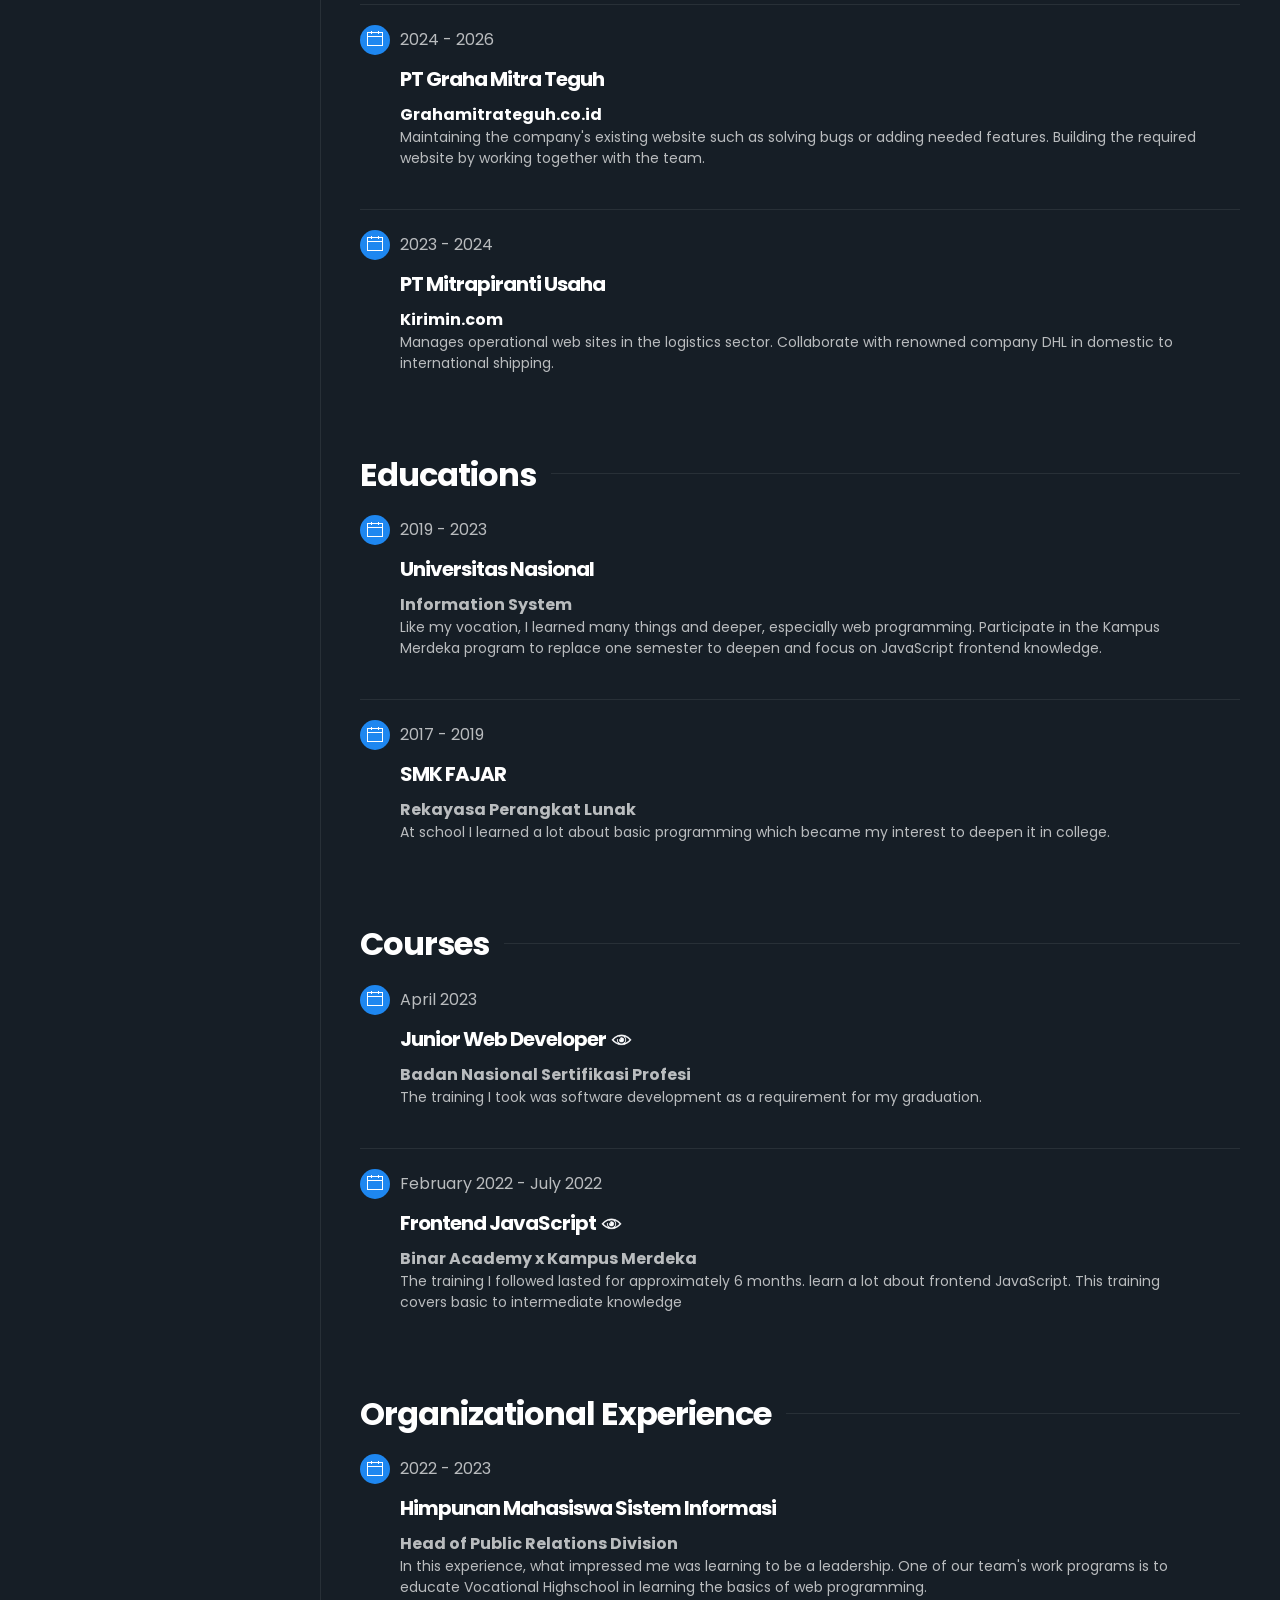
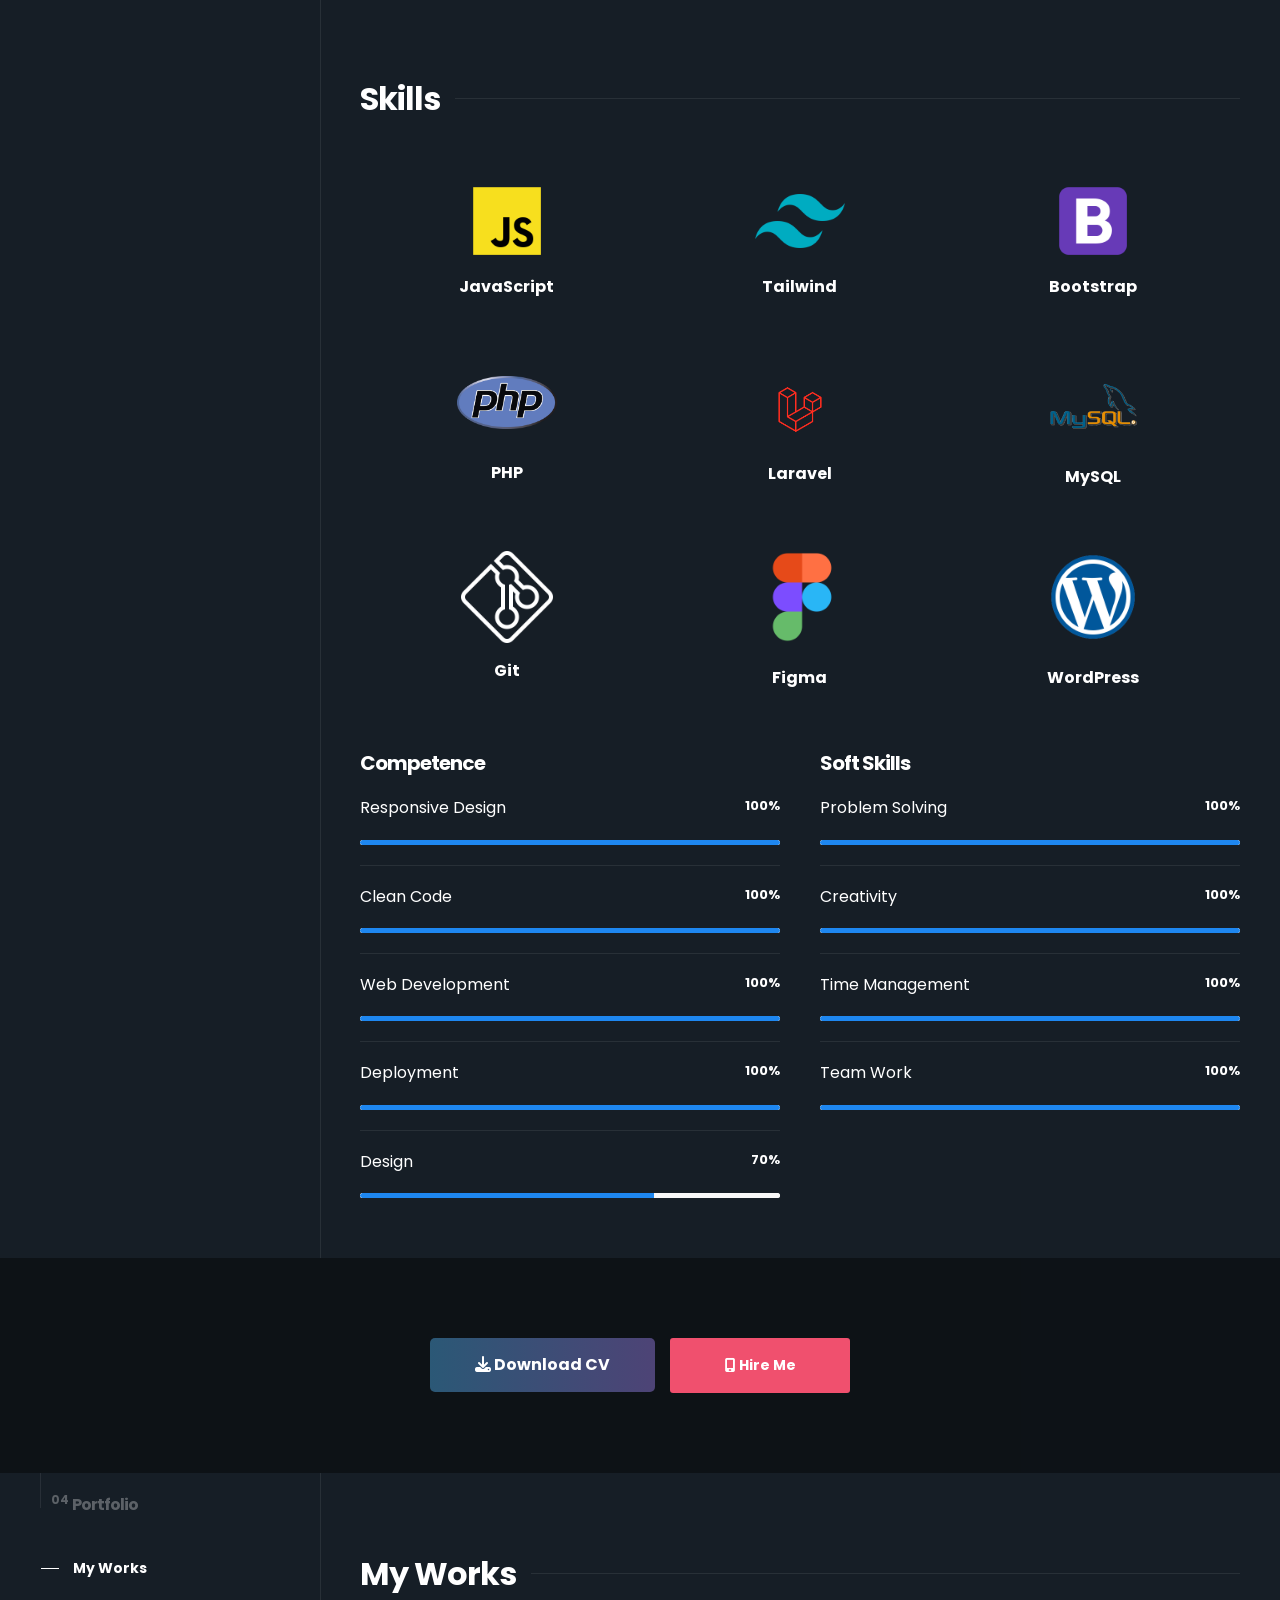
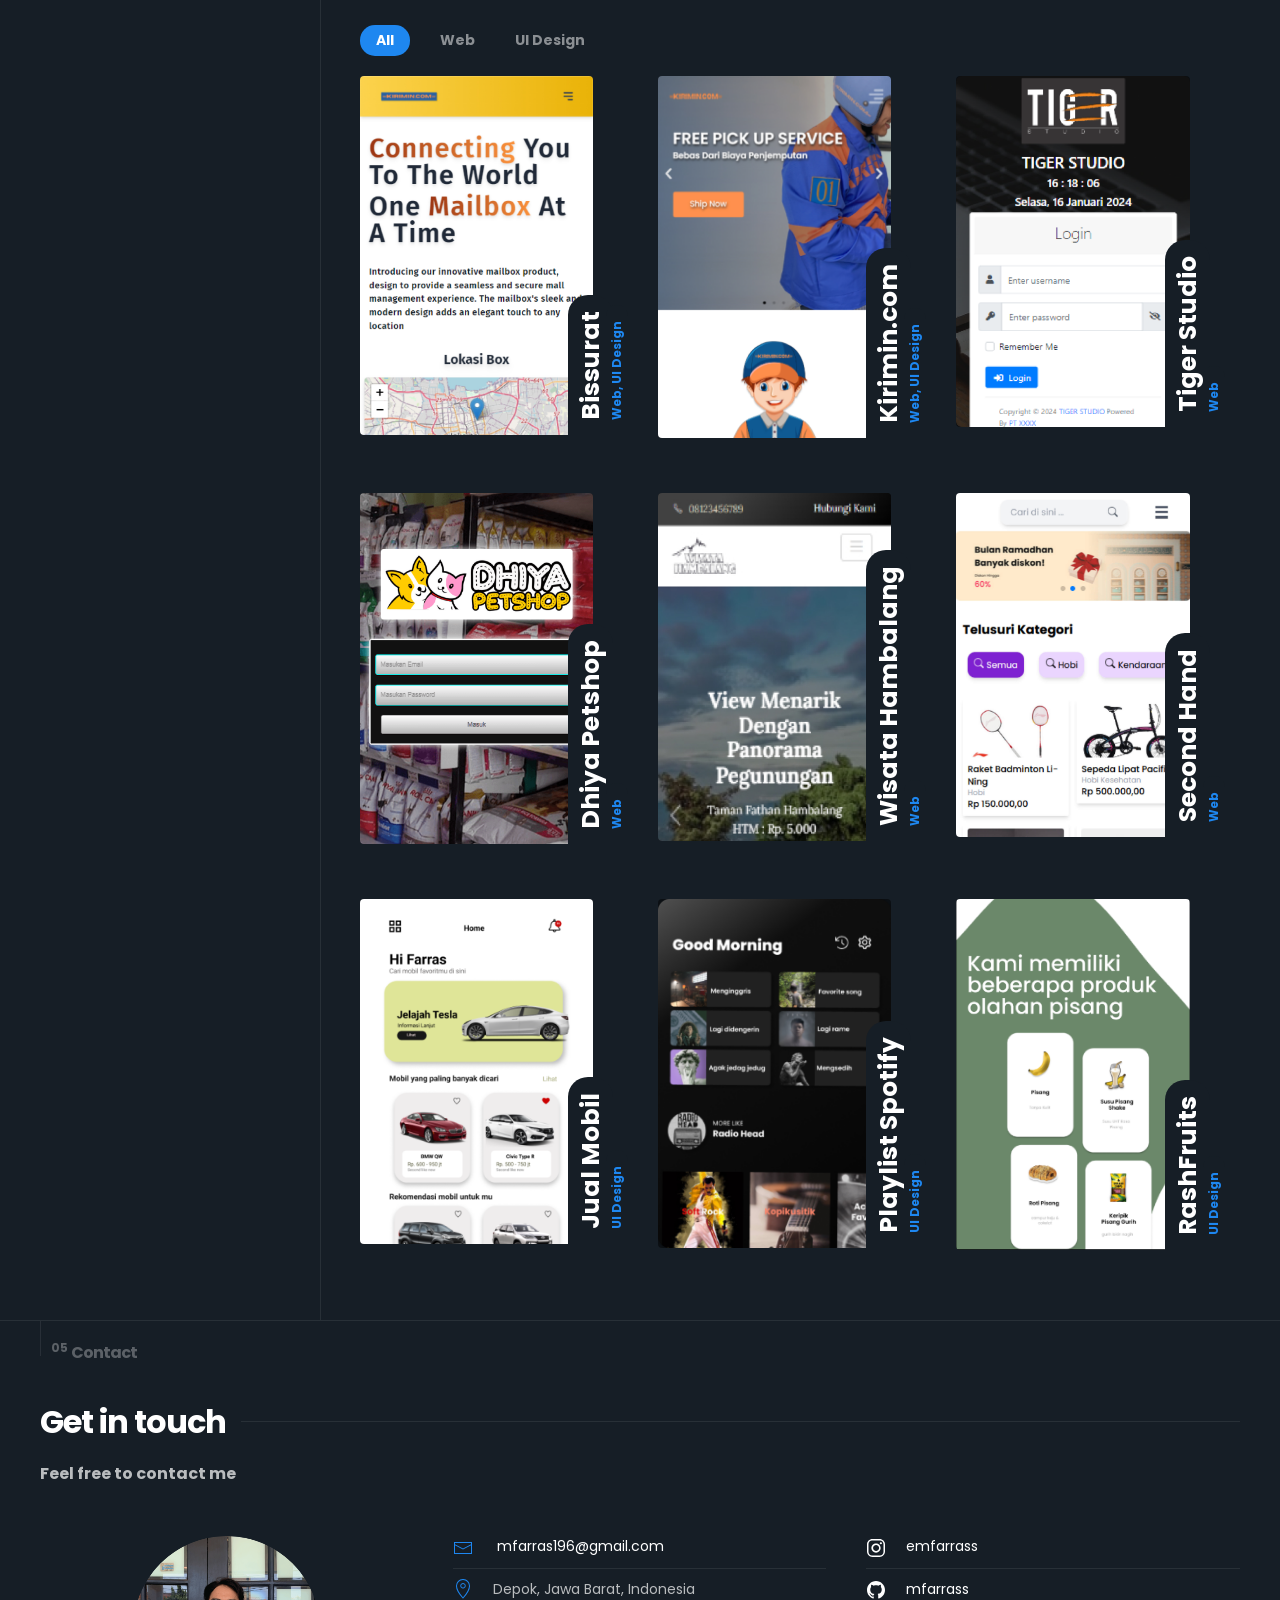
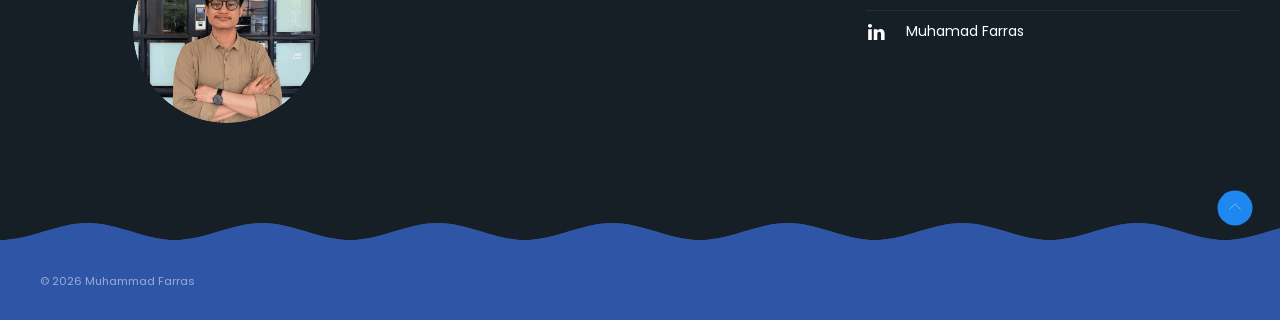
==== commit 477c7d94: "image seo" ====
--- a/index.html
+++ b/index.html
@@ -2,9 +2,20 @@
 <html lang="en">
 
 <head>
-  <title>Muhammad Farras</title>
+  <title>Muhammad Farras | Web Developer</title>
   <meta charset="utf-8" />
   <meta name="viewport" content="width=device-width, initial-scale=1" />
+  <meta name="description"
+  content="Muhammad Farras - Web Developer from Indonesia specializing in Laravel, PHP, JavaScript, and Web Development. Portfolio, projects, and experience.">
+
+  <meta name="keywords"
+  content="Muhammad Farras, Muhamad Farras, Farras, Web Developer Indonesia, Laravel Developer, PHP Developer, JavaScript Developer">
+
+  <meta name="author"
+  content="Muhammad Farras">
+
+  <meta name="robots"
+  content="index, follow">
   <link rel="shortcut icon" href="src/img/icon-black.png" />
 
   <!-- css -->
@@ -123,7 +134,7 @@
             <div>
               <div class="yb-my-profile-img-wrapper">
                 <picture>
-                  <source media="(max-width: 959px)" srcset="src/img/profile-2.png">
+                  <source media="(max-width: 959px)" srcset="src/img/muhammad-farras.png">
                   <img class="yb-my-profile-img" src="src/img/myprofile.png" alt="My Profile">
                 </picture>
               </div>
@@ -1309,7 +1320,7 @@
               <div data-uk-grid class="uk-child-width-1-3@l uk-child-width-1-3@m uk-child-width-1@s">
                 <div>
                   <p class="uk-margin-medium-bottom uk-visible" style="text-align: center;">
-                    <img src="src/img/profile-2.png" data-src="src/img/profile-2.png" width="50%" height="50%"
+                    <img src="src/img/muhammad-farras.png" data-src="src/img/muhammad-farras.png" width="50%" height="50%"
                       data-uk-img alt="" class="uk-border-circle" />
                   </p>
                 </div>
@@ -1391,6 +1402,21 @@
   <!-- js -->
   <script src="src/app/js/plugins.min.js"></script>
   <script src="src/app/js/app.js"></script>
+  <script type="application/ld+json">
+  {
+  "@context":"https://schema.org",
+  "@type":"Person",
+  "name":"Muhammad Farras",
+  "url":"https://mfarrass.github.io/",
+  "image":"https://mfarrass.github.io/src/img/muhammad-farras.png",
+  "jobTitle":"Web Developer",
+  "sameAs":[
+    "https://github.com/mfarrass",
+    "https://www.linkedin.com/in/muhamad-farras-99973b227/",
+    "https://www.instagram.com/emfarrass/"
+  ]
+  }
+</script>
 </body>
 
 </html>
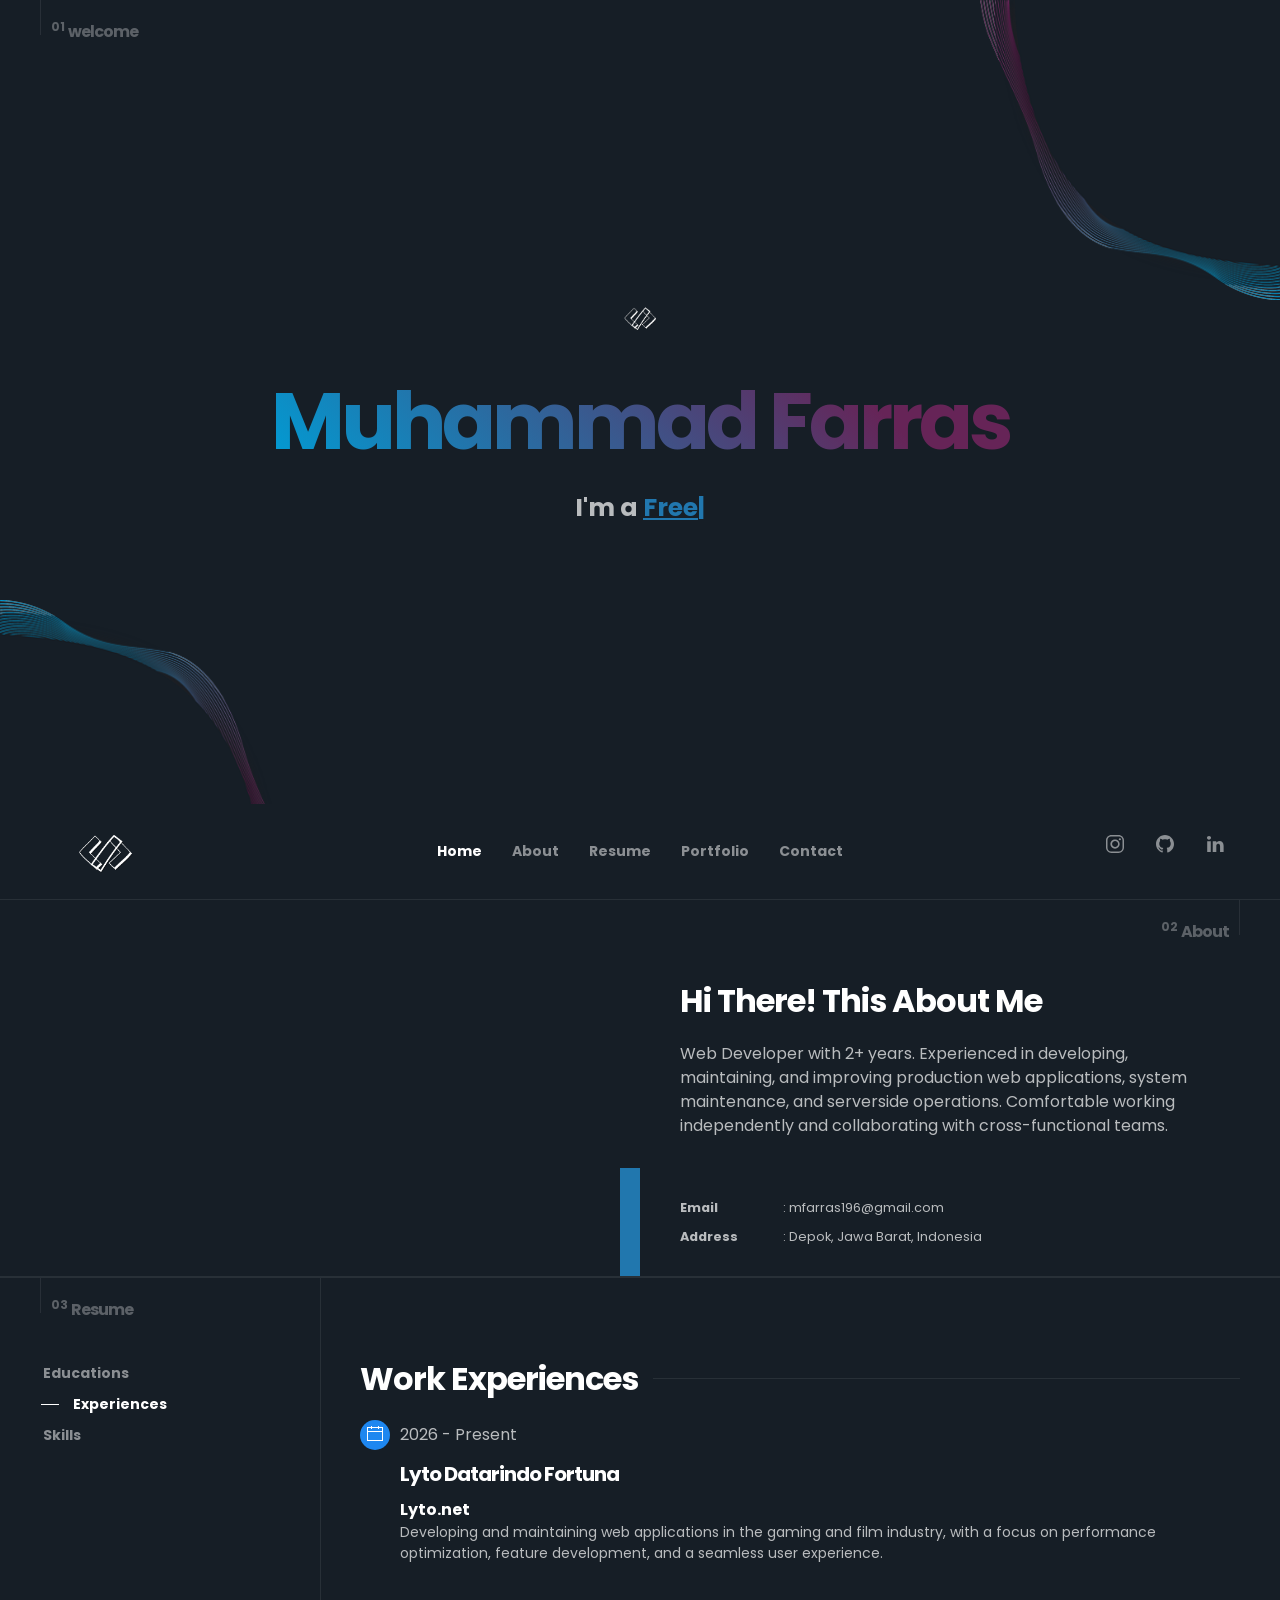
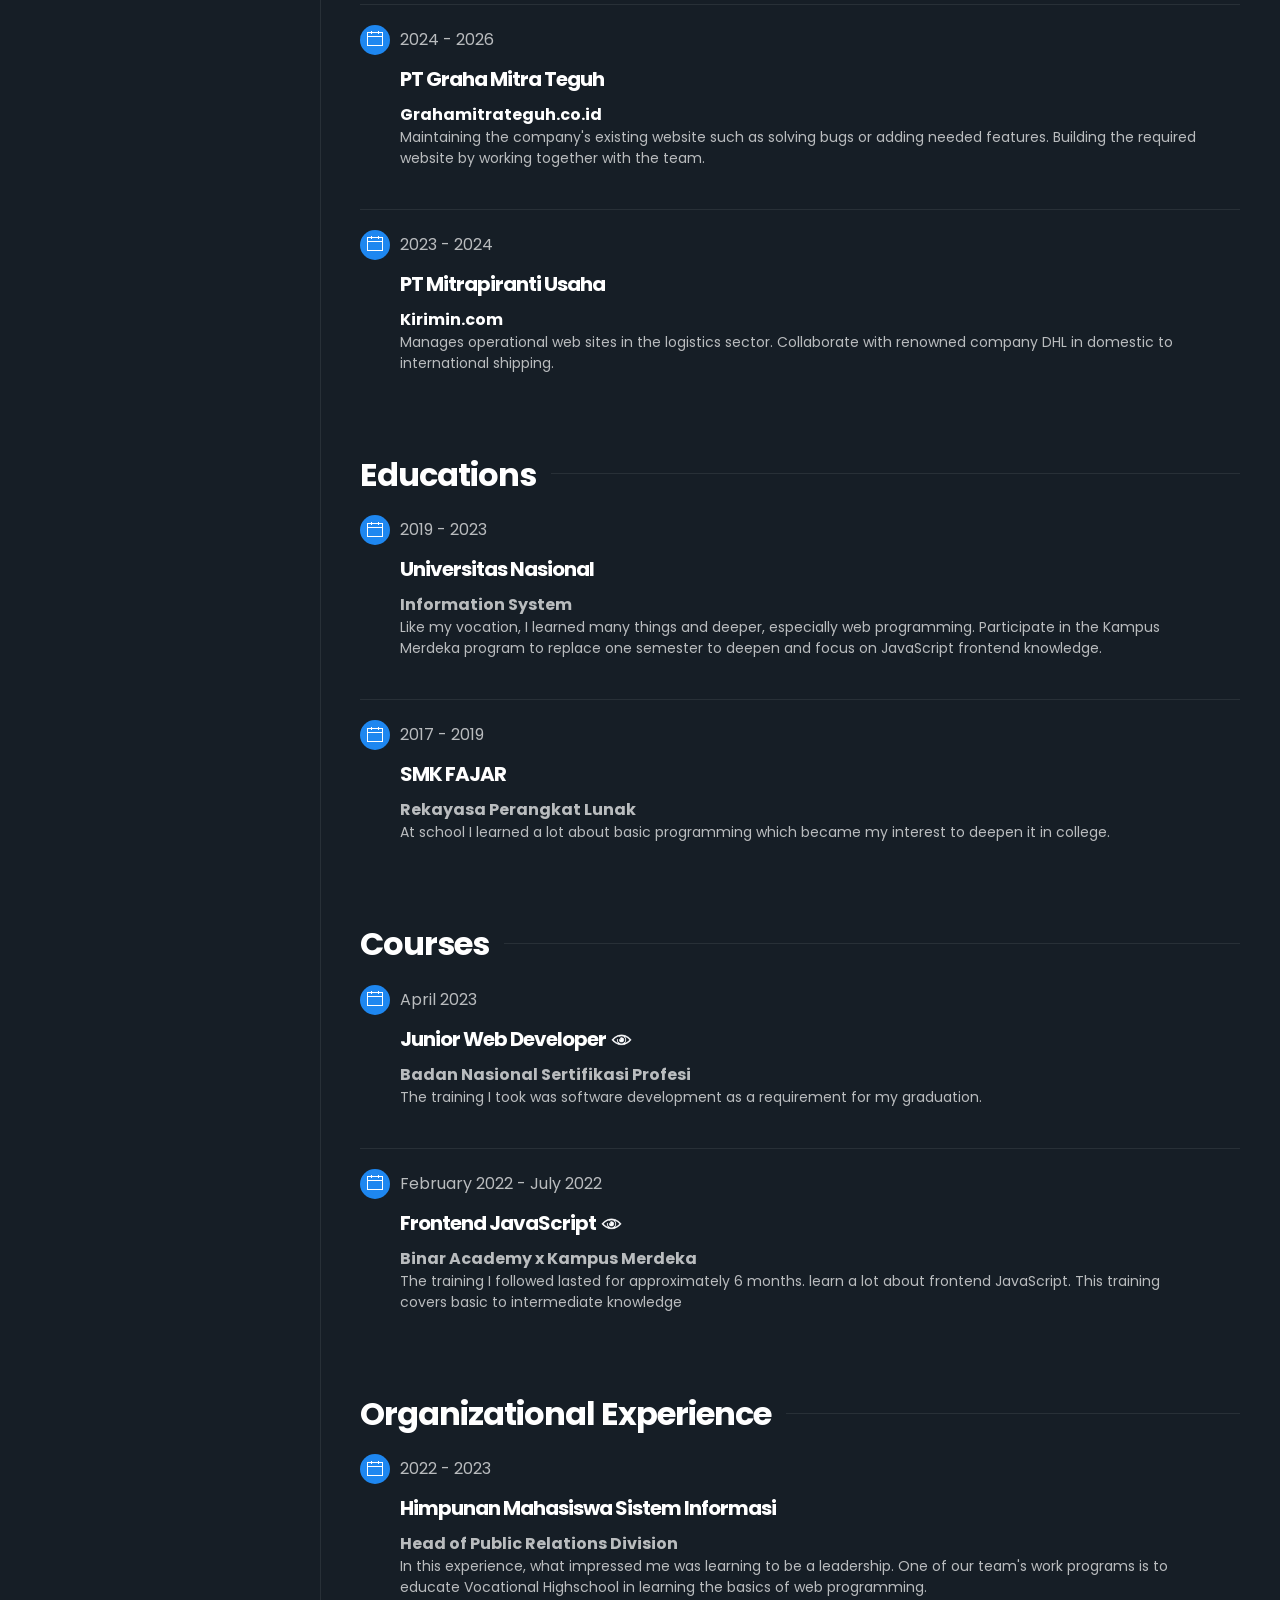
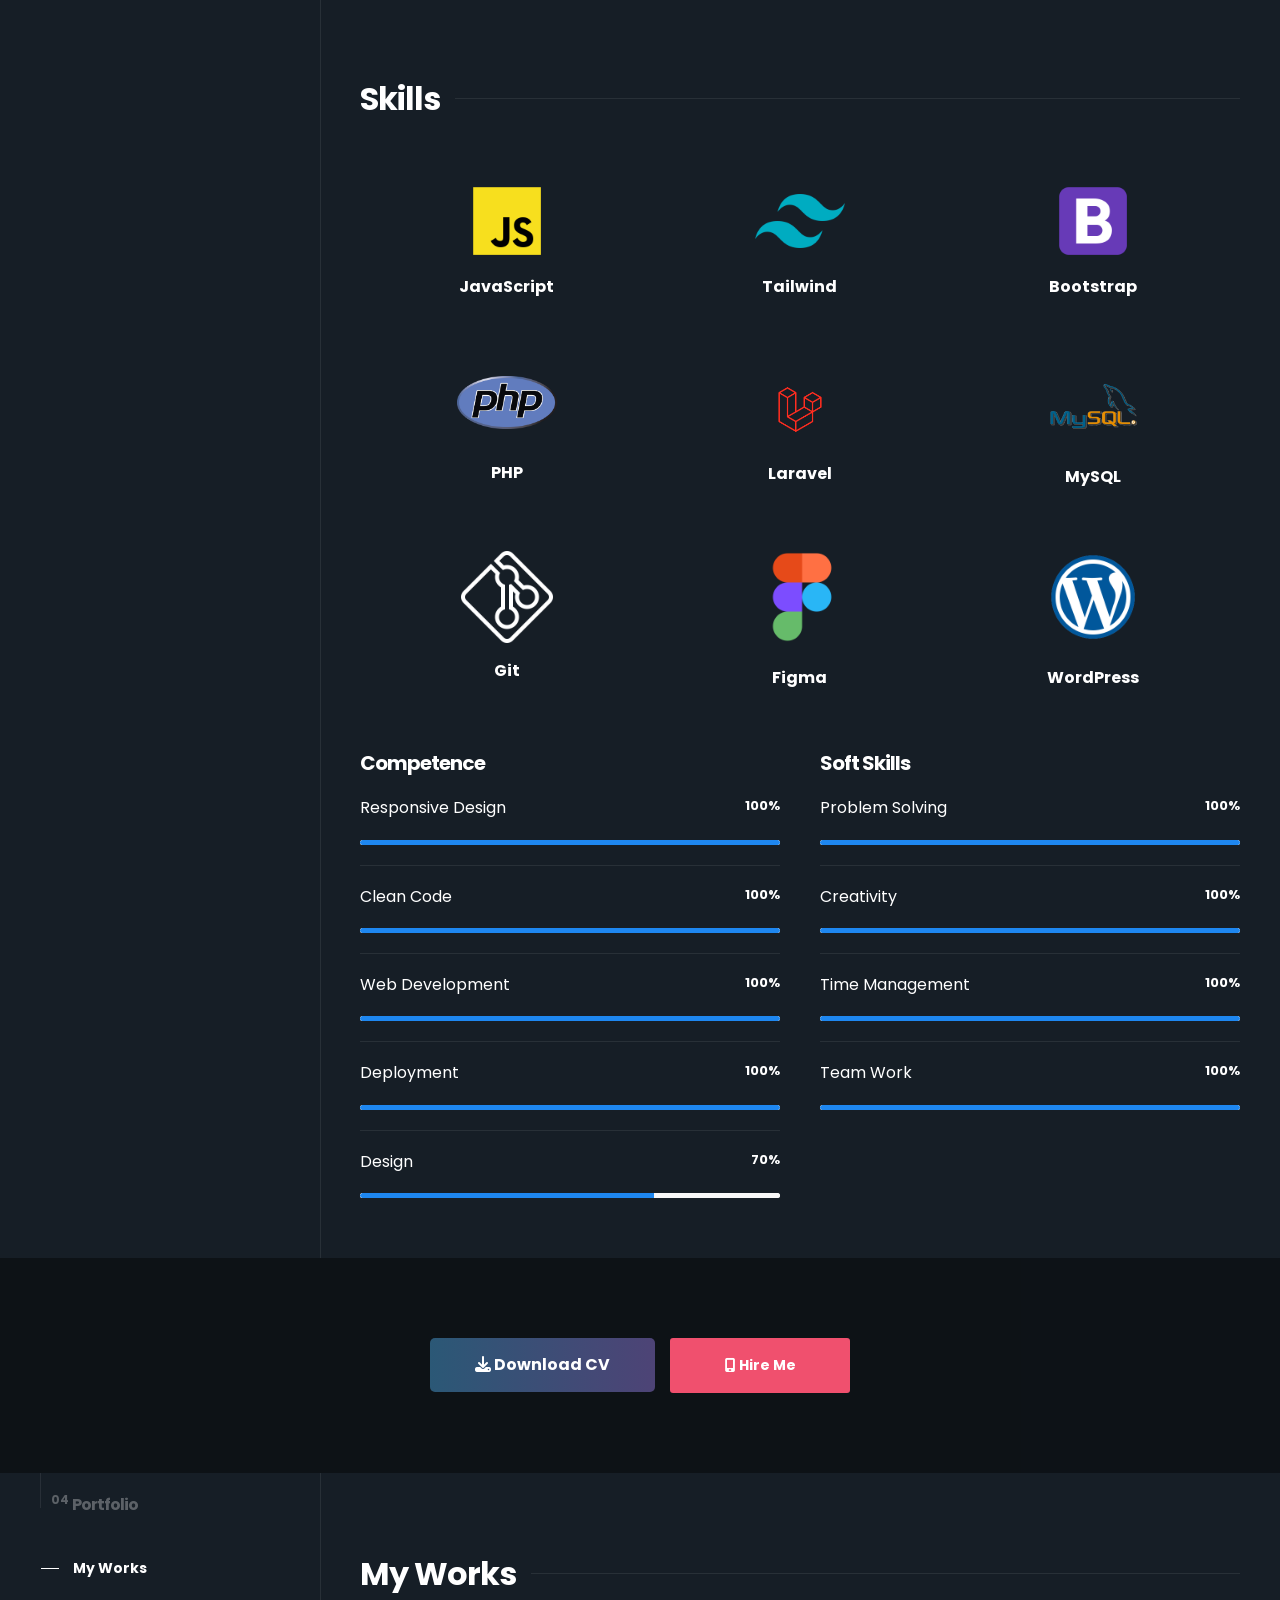
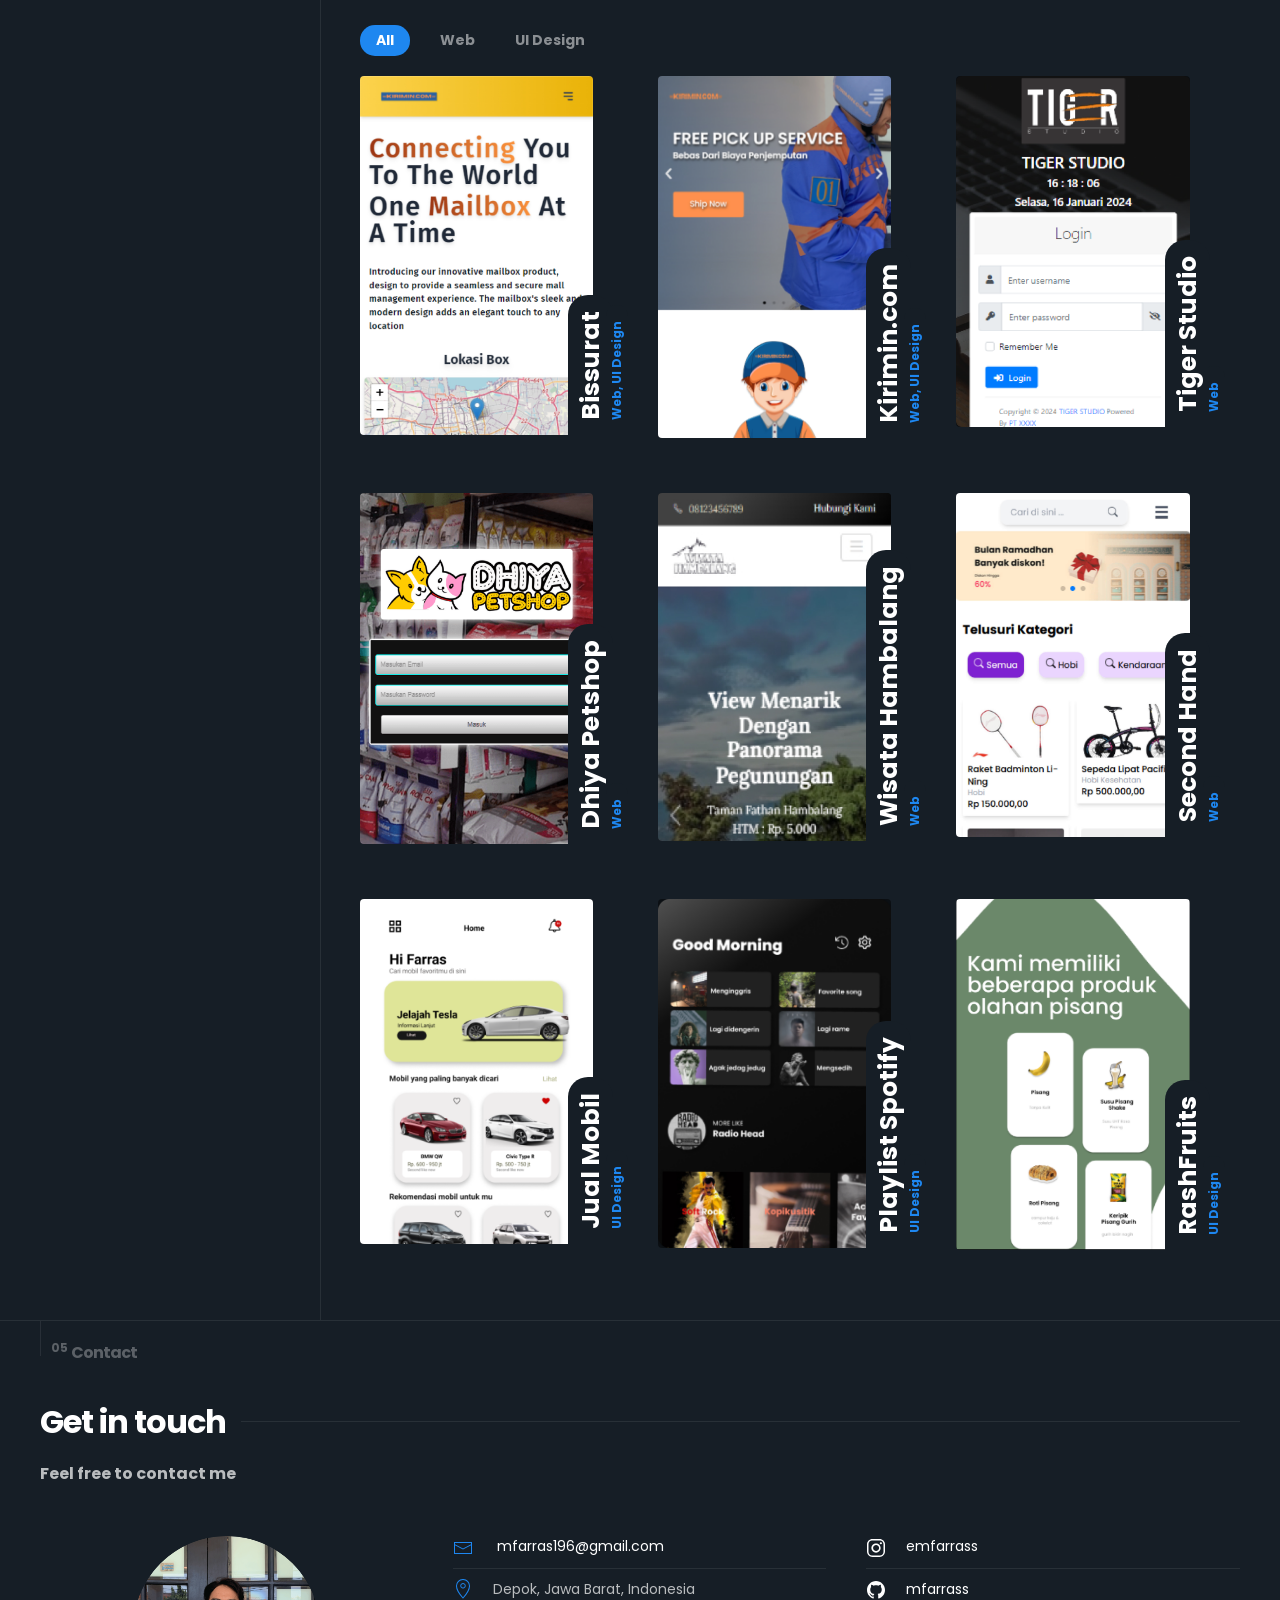
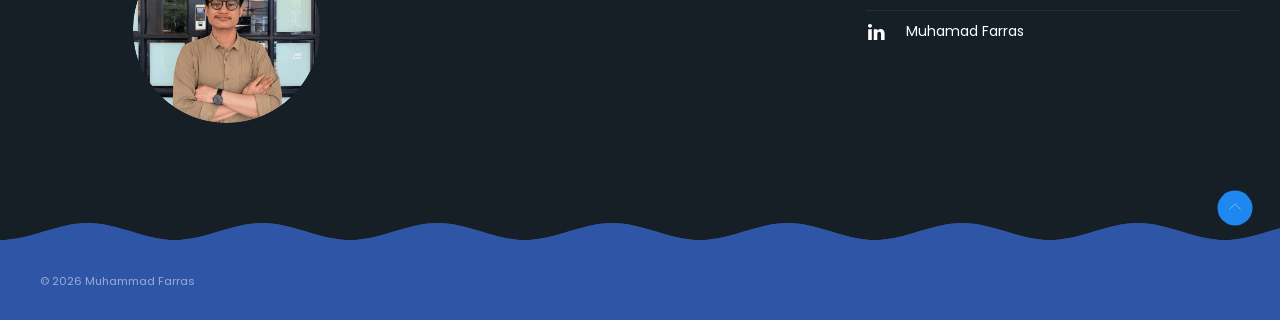
==== commit a74b002f: "seo" ====
--- a/index.html
+++ b/index.html
@@ -17,6 +17,8 @@
   <meta name="robots"
   content="index, follow">
   <link rel="shortcut icon" href="src/img/icon-black.png" />
+
+  <meta name="google-site-verification" content="DSmKewLPO-wNqBLjOn8cm9if0okn6qlNjQ3vrizmwbk" />
 
   <!-- css -->
   <link rel="stylesheet" href="https://fonts.googleapis.com/css?family=Poppins:400,500,700&display=swap">
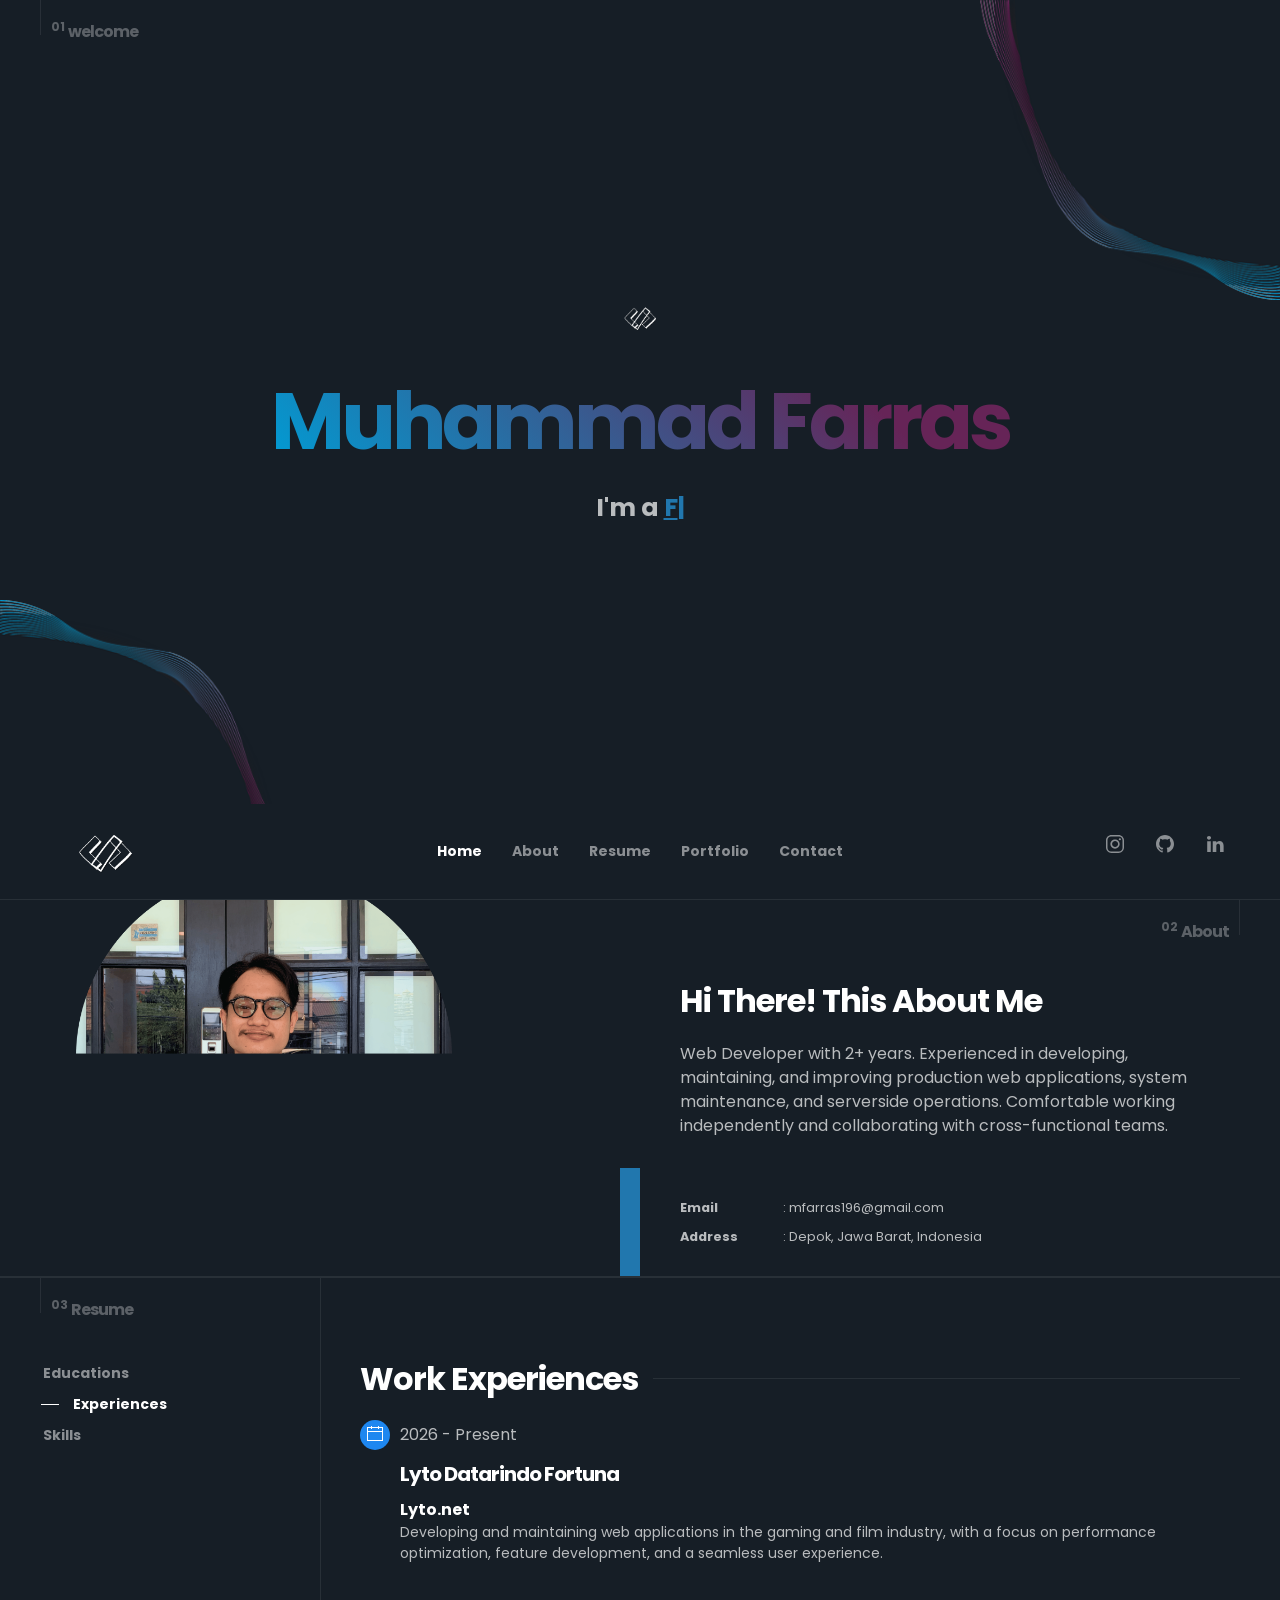
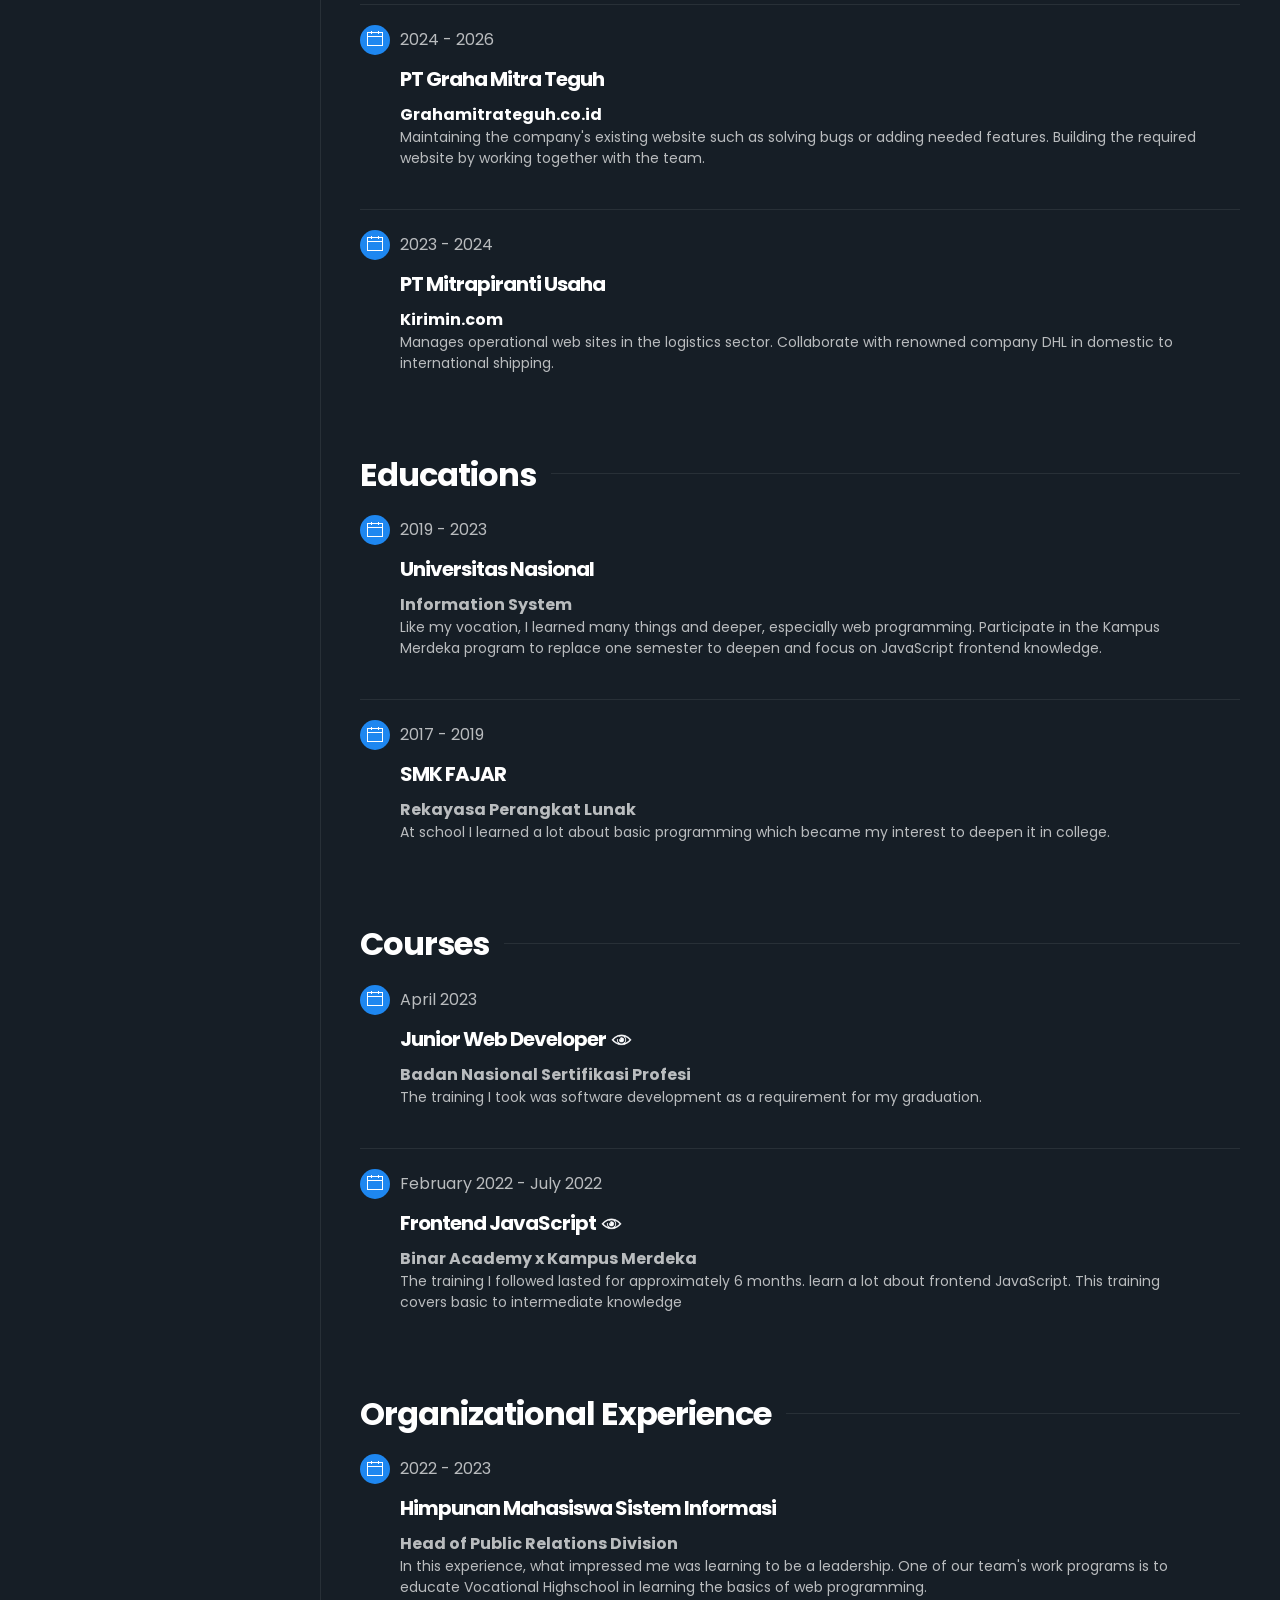
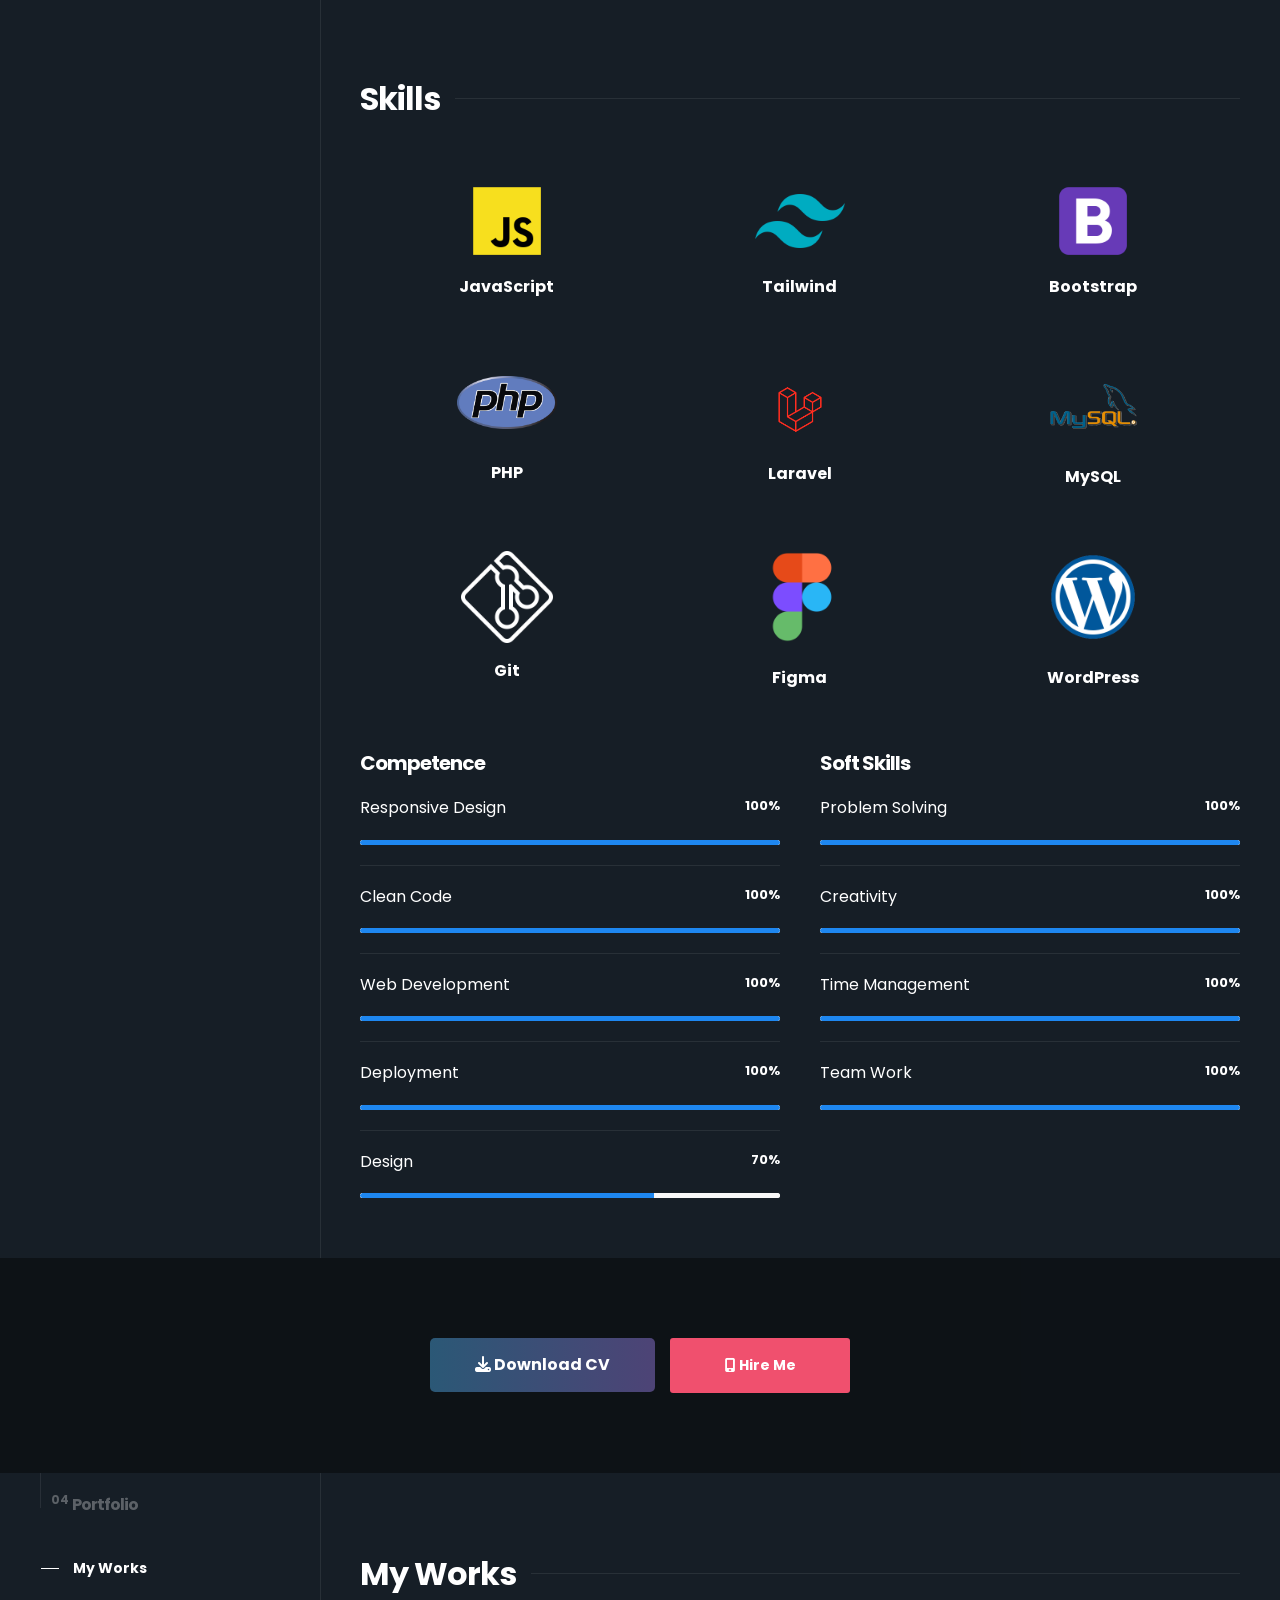
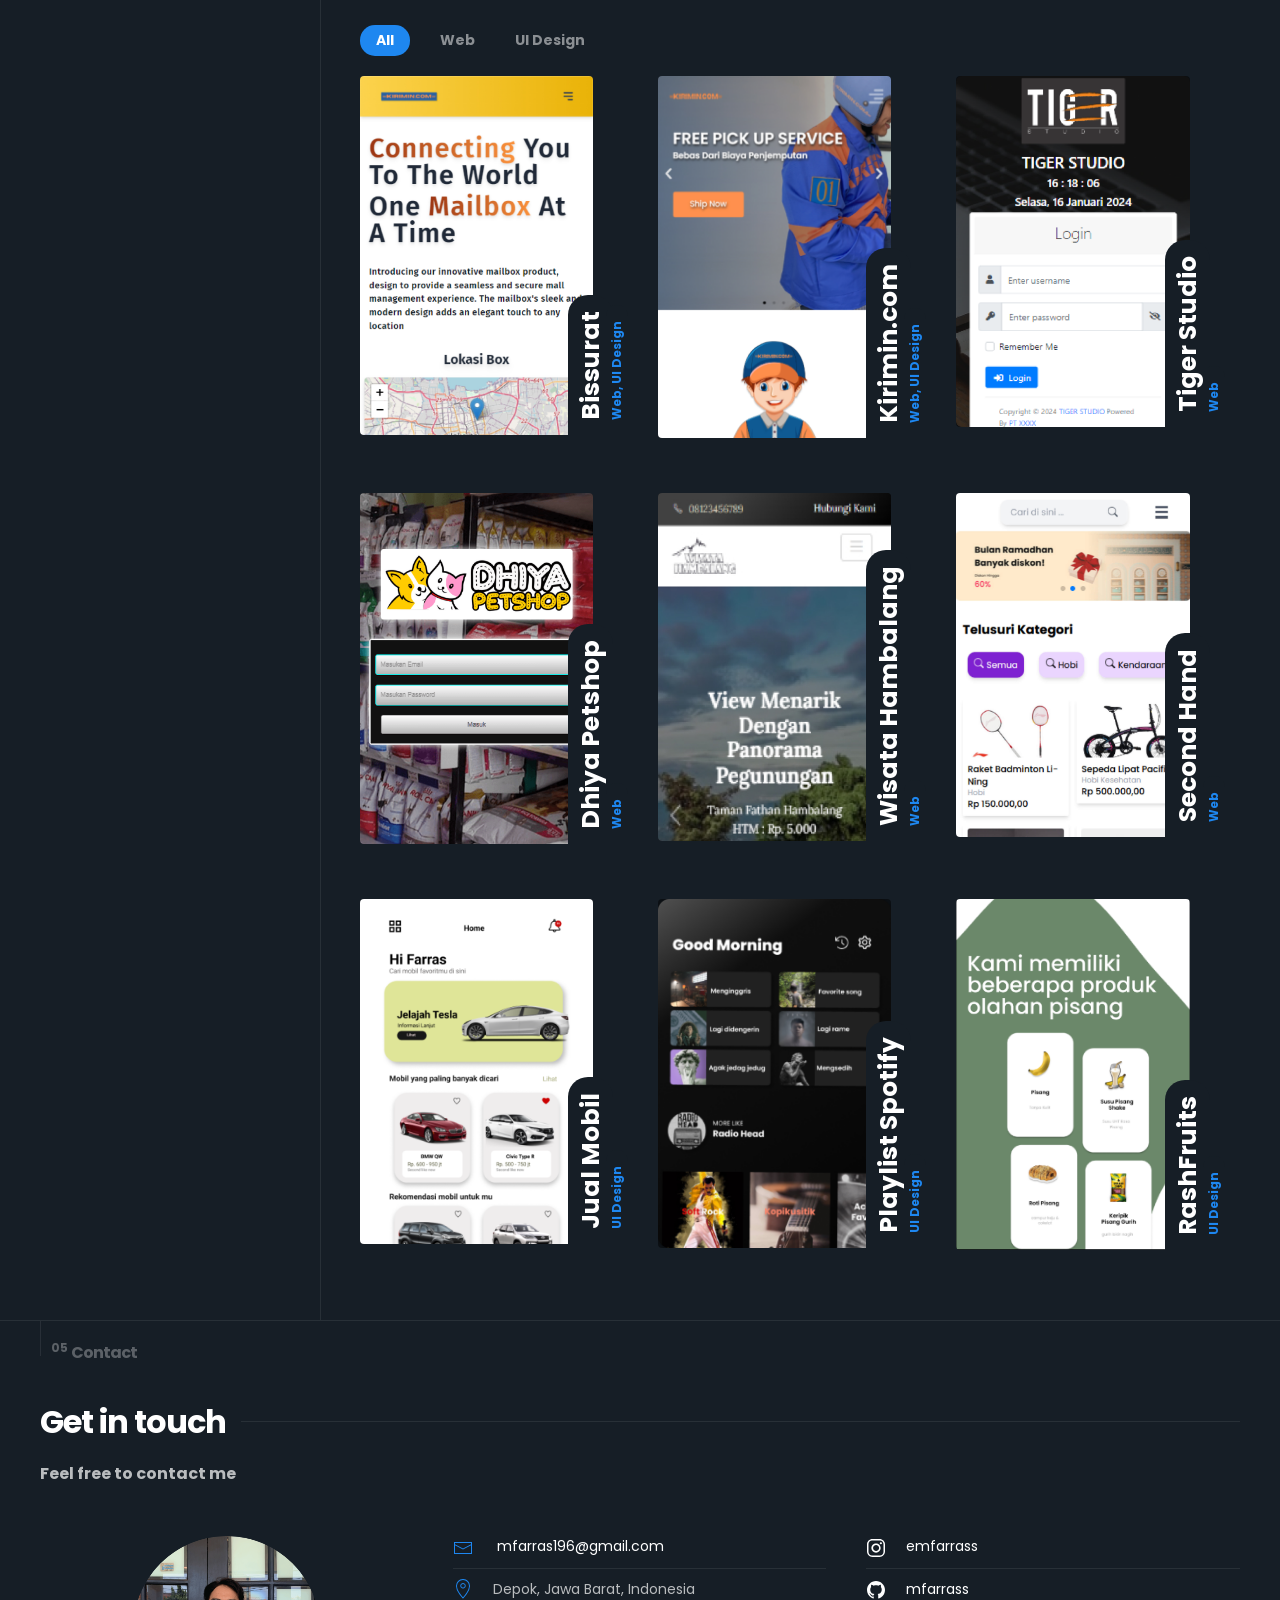
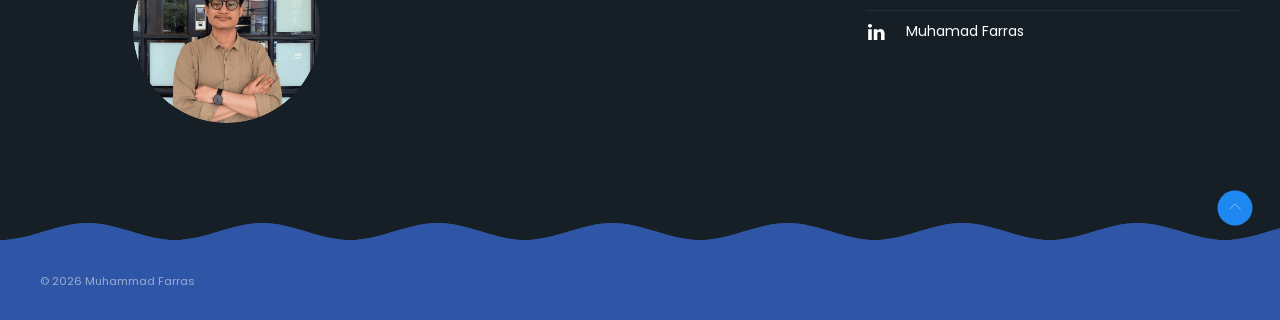
==== commit bb07c920: "update" ====
--- a/index.html
+++ b/index.html
@@ -159,12 +159,6 @@
                 </div>
                 <div class="yb-my-profile-desc-bottom yb-bg-soft">
                   <ul class="yb-my-profile-desc-info uk-list">
-                    <!-- <li>
-                      <span>Birthdate</span> : 02/05/2000
-                    </li> -->
-                    <!-- <li>
-                      <span>Phone</span> : +62-813-8569-5767 (WhatsApp)
-                    </li> -->
                     <li>
                       <span>Email</span> : mfarras196@gmail.com
                     </li>
@@ -1334,10 +1328,6 @@
                         <span>mfarras196@gmail.com</span>
                       </a>
                     </li>
-                    <!-- <li class="uk-flex uk-flex-middle">
-                      <span data-uk-icon="phone" class="uk-flex-none uk-text-primary"></span>
-                      <span> +62-813-8569-5767</span>
-                    </li> -->
                     <li class="uk-flex uk-flex-middle">
                       <span data-uk-icon="location" class="uk-flex-none uk-text-primary "></span>
                       <span>Depok, Jawa Barat, Indonesia </span>
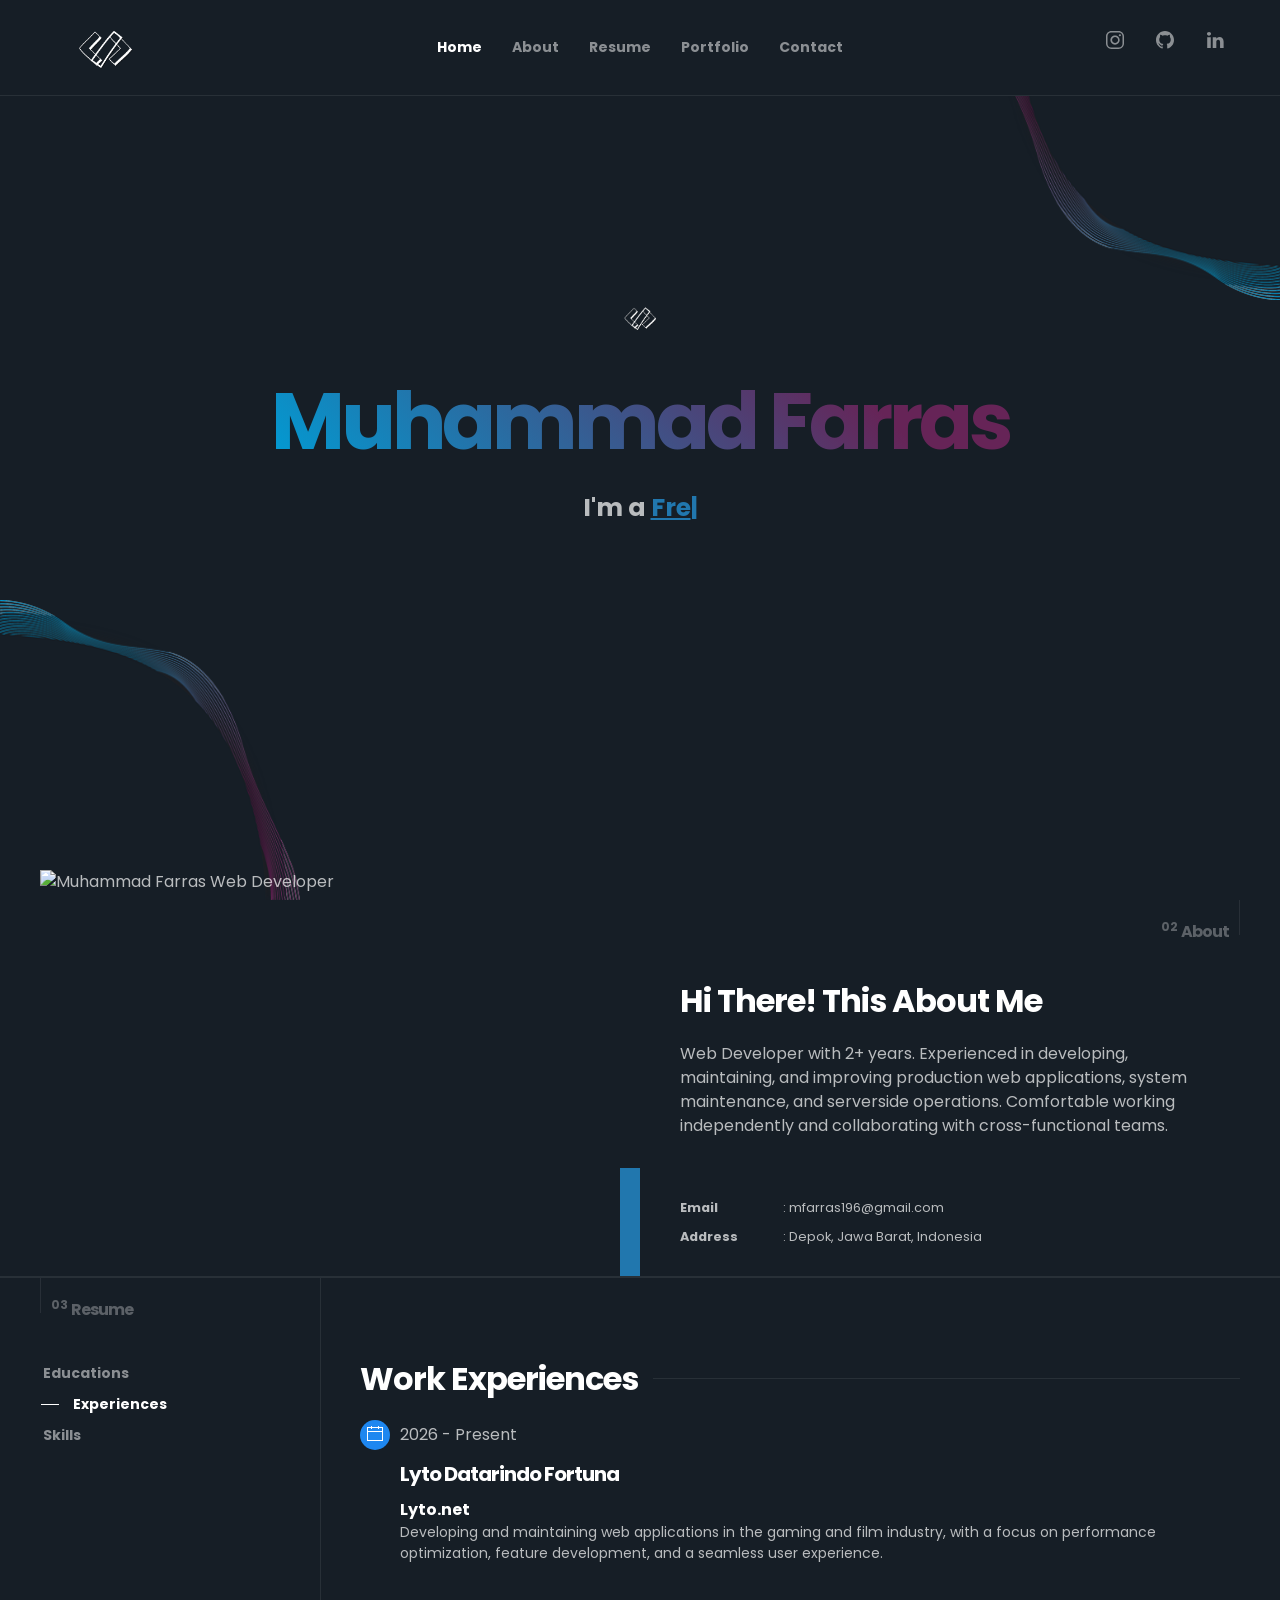
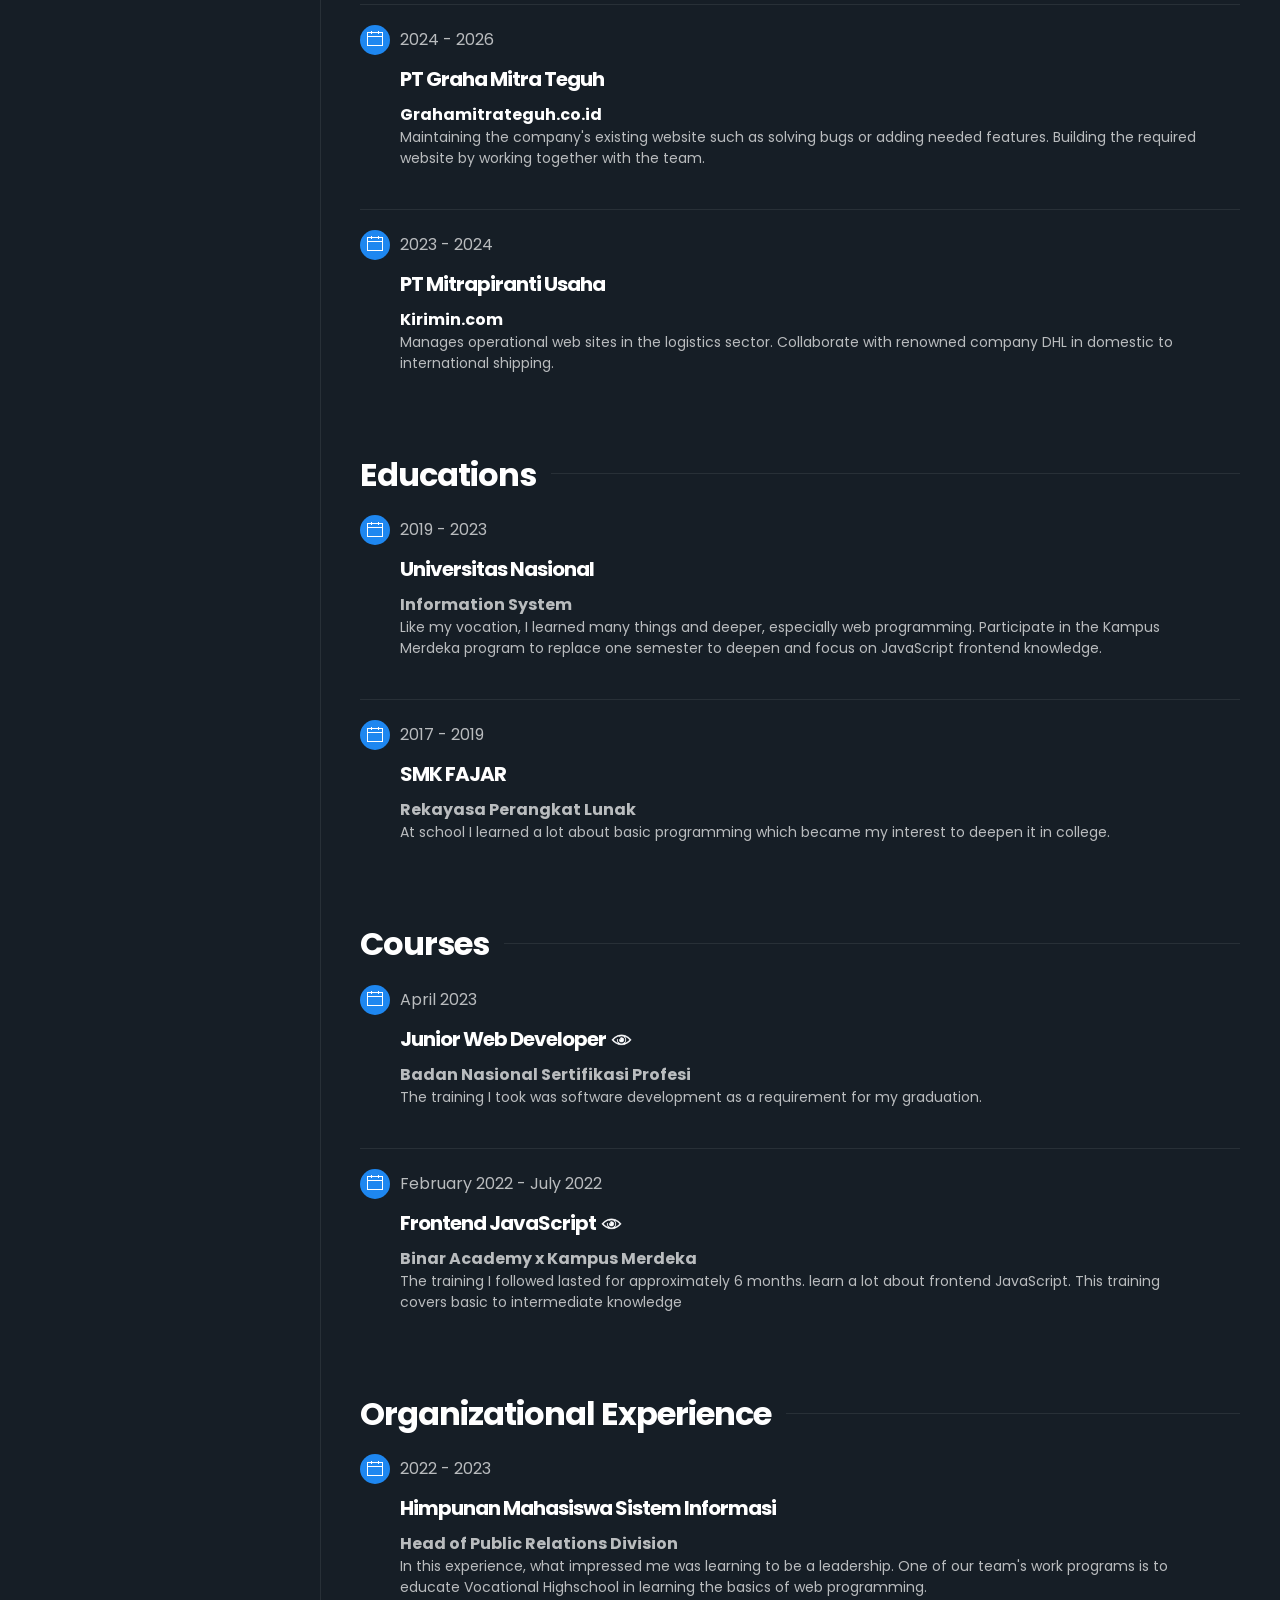
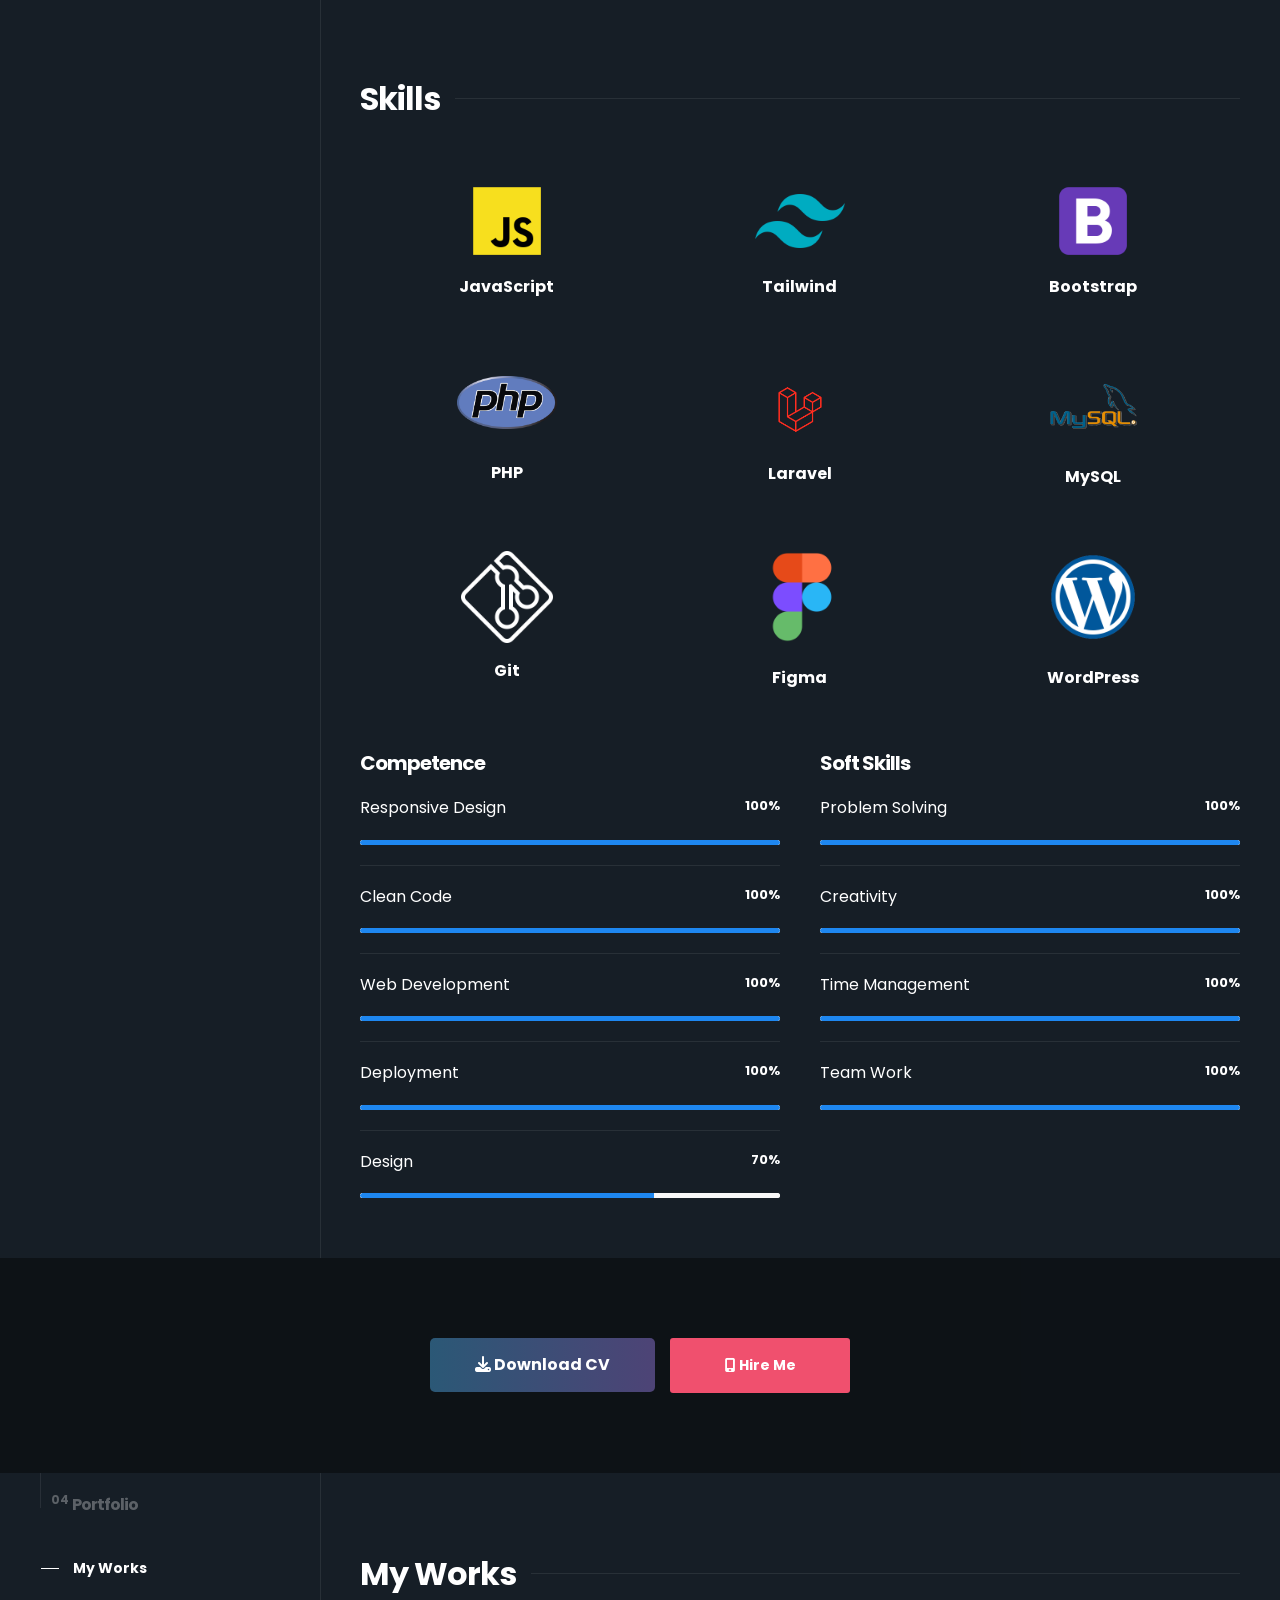
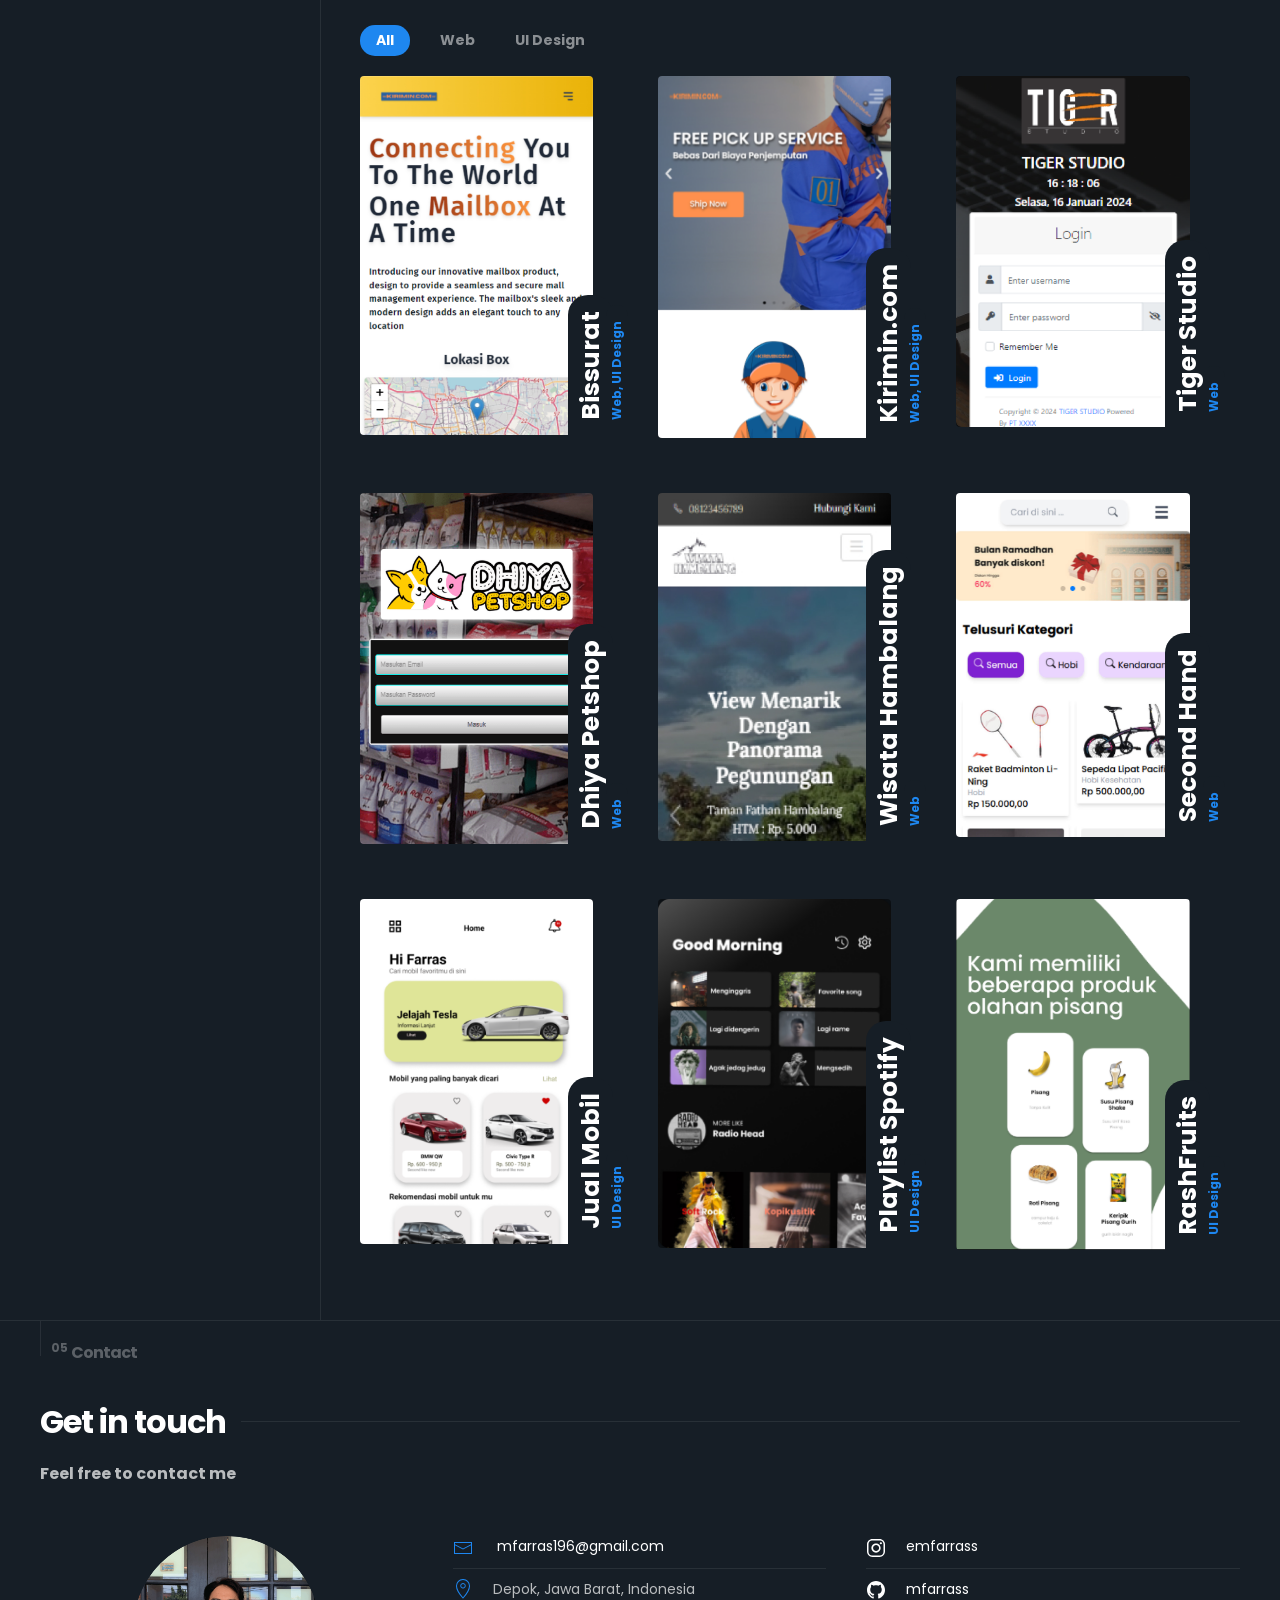
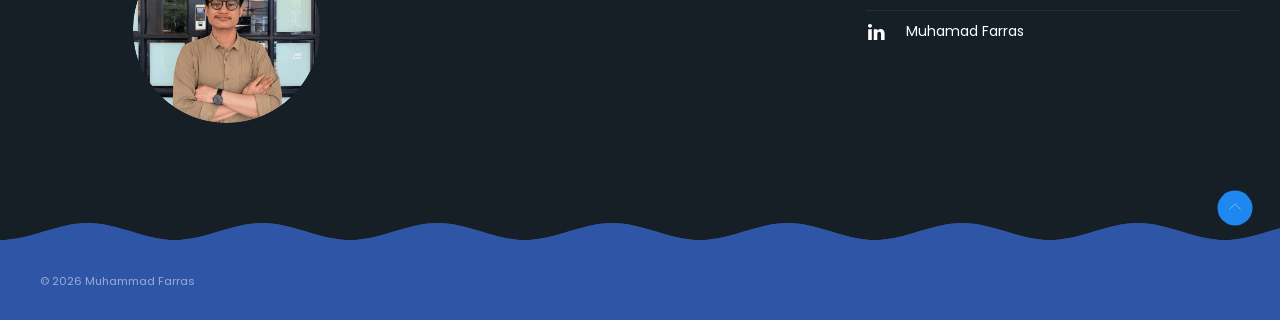
==== commit f166c578: "update" ====
--- a/index.html
+++ b/index.html
@@ -14,6 +14,24 @@
   <meta name="author"
   content="Muhammad Farras">
 
+  <link rel="canonical"
+  href="https://mfarrass.github.io/">
+
+  <meta property="og:title"
+  content="Muhammad Farras | Web Developer">
+
+  <meta property="og:description"
+  content="Portfolio of Muhammad Farras, Laravel and JavaScript Developer">
+
+  <meta property="og:image"
+  content="https://mfarrass.github.io/src/img/muhammad-farras.png">
+
+  <meta property="og:url"
+  content="https://mfarrass.github.io/">
+
+  <meta property="og:type"
+  content="website">
+
   <meta name="robots"
   content="index, follow">
   <link rel="shortcut icon" href="src/img/icon-black.png" />
@@ -25,6 +43,22 @@
   <link rel="stylesheet" href="https://cdnjs.cloudflare.com/ajax/libs/font-awesome/6.4.2/css/all.min.css">
   <link rel="stylesheet" href="src/app/css/uikit-custom.min.css" />
   <link rel="stylesheet" href="src/app/css/app.css" />
+
+  <script type="application/ld+json">
+    {
+    "@context":"https://schema.org",
+    "@type":"Person",
+    "name":"Muhammad Farras",
+    "url":"https://mfarrass.github.io/",
+    "image":"https://mfarrass.github.io/src/img/muhammad-farras.png",
+    "jobTitle":"Web Developer",
+    "sameAs":[
+      "https://github.com/mfarrass",
+      "https://www.linkedin.com/in/muhamad-farras-99973b227/",
+      "https://www.instagram.com/emfarrass/"
+    ]
+    }
+  </script>
 </head>
 
 <body id="body-app" class="yb-dark-skin uk-light">
@@ -137,7 +171,7 @@
               <div class="yb-my-profile-img-wrapper">
                 <picture>
                   <source media="(max-width: 959px)" srcset="src/img/muhammad-farras.png">
-                  <img class="yb-my-profile-img" src="src/img/myprofile.png" alt="My Profile">
+                  <img class="yb-my-profile-img" src="src/img/myprofile.png" alt="Muhammad Farras Web Developer">
                 </picture>
               </div>
             </div>
@@ -1317,7 +1351,7 @@
                 <div>
                   <p class="uk-margin-medium-bottom uk-visible" style="text-align: center;">
                     <img src="src/img/muhammad-farras.png" data-src="src/img/muhammad-farras.png" width="50%" height="50%"
-                      data-uk-img alt="" class="uk-border-circle" />
+                      data-uk-img alt="Muhammad Farras" class="uk-border-circle" />
                   </p>
                 </div>
                 <div>
@@ -1381,7 +1415,7 @@
           </div>
           <div class="uk-margin-remove uk-text-right@s">
             <div class="yb-footer-social">
-              <!--               <a href="#">Facebook</a>
+              <!--<a href="#">Facebook</a>
               <a href="#">Instagram</a>
               <a href="#">Twitter</a> -->
             </div>
@@ -1394,21 +1428,6 @@
   <!-- js -->
   <script src="src/app/js/plugins.min.js"></script>
   <script src="src/app/js/app.js"></script>
-  <script type="application/ld+json">
-  {
-  "@context":"https://schema.org",
-  "@type":"Person",
-  "name":"Muhammad Farras",
-  "url":"https://mfarrass.github.io/",
-  "image":"https://mfarrass.github.io/src/img/muhammad-farras.png",
-  "jobTitle":"Web Developer",
-  "sameAs":[
-    "https://github.com/mfarrass",
-    "https://www.linkedin.com/in/muhamad-farras-99973b227/",
-    "https://www.instagram.com/emfarrass/"
-  ]
-  }
-</script>
 </body>
 
 </html>
